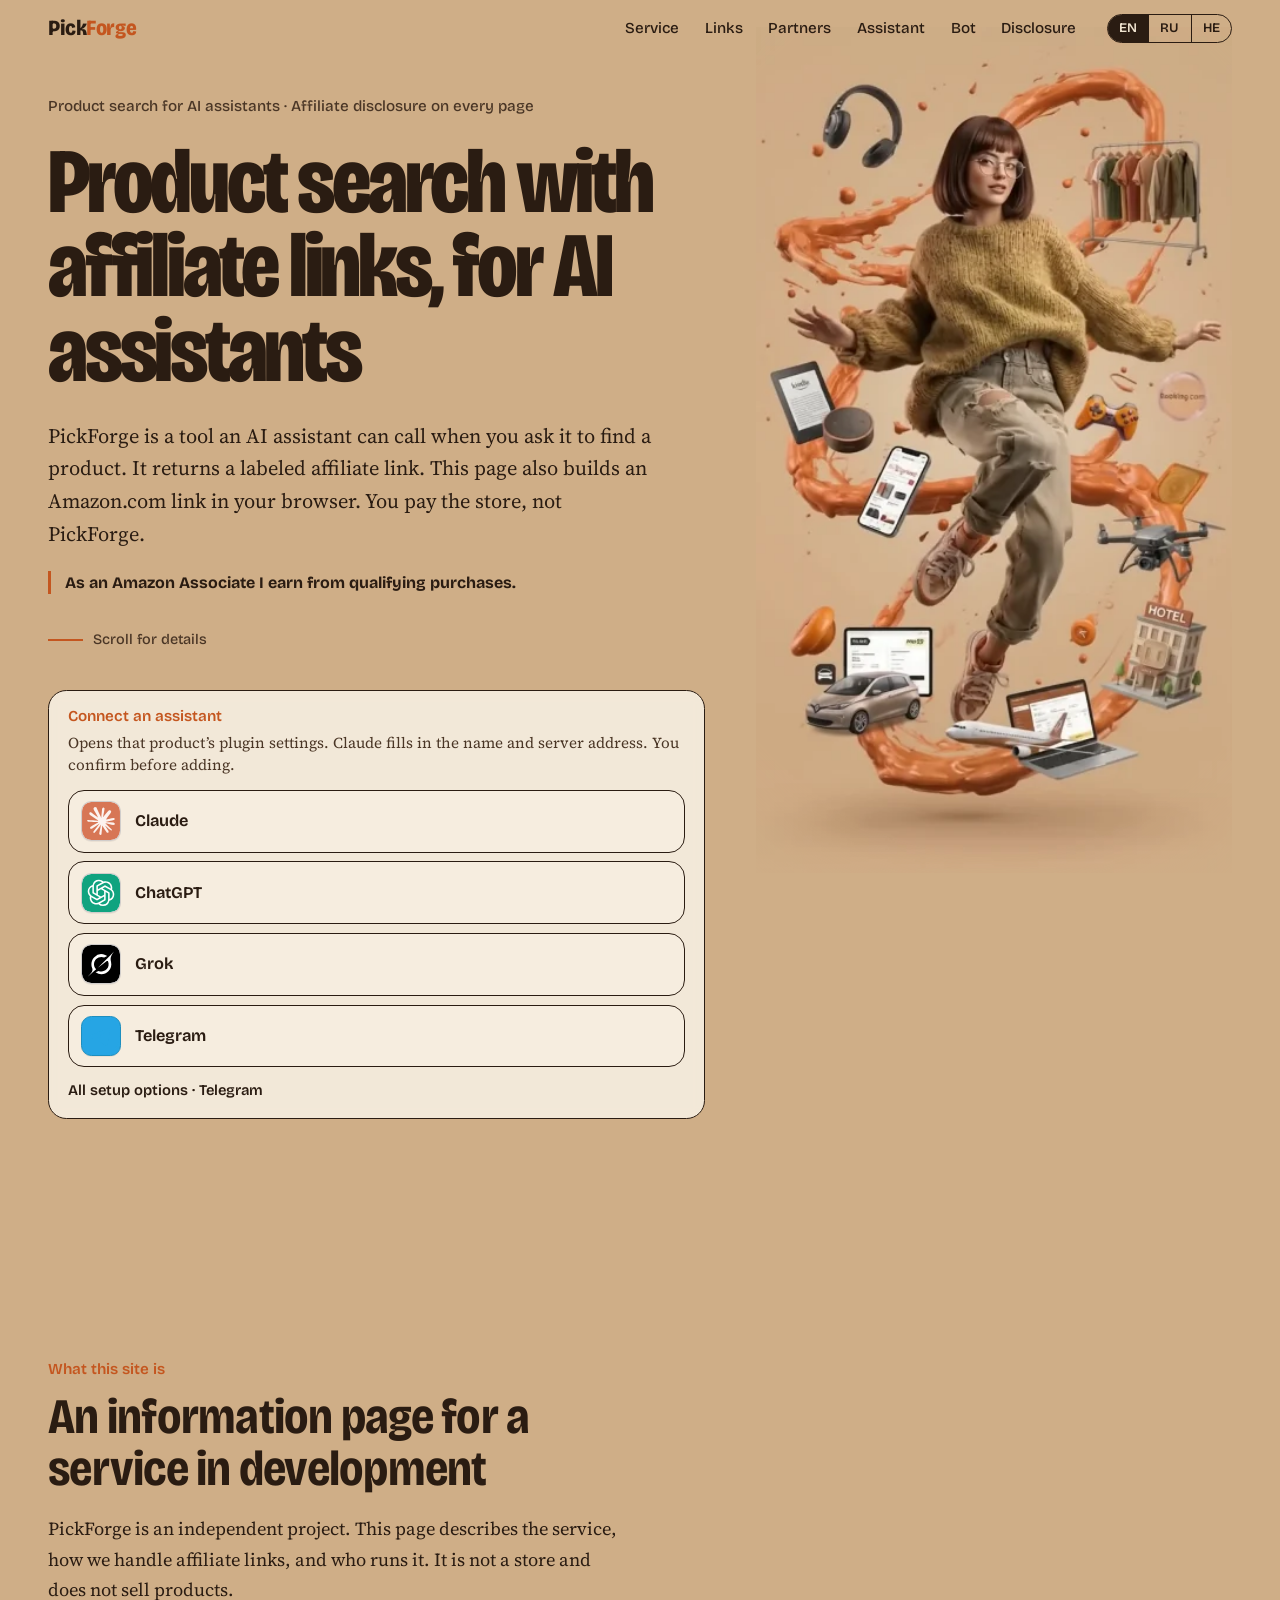
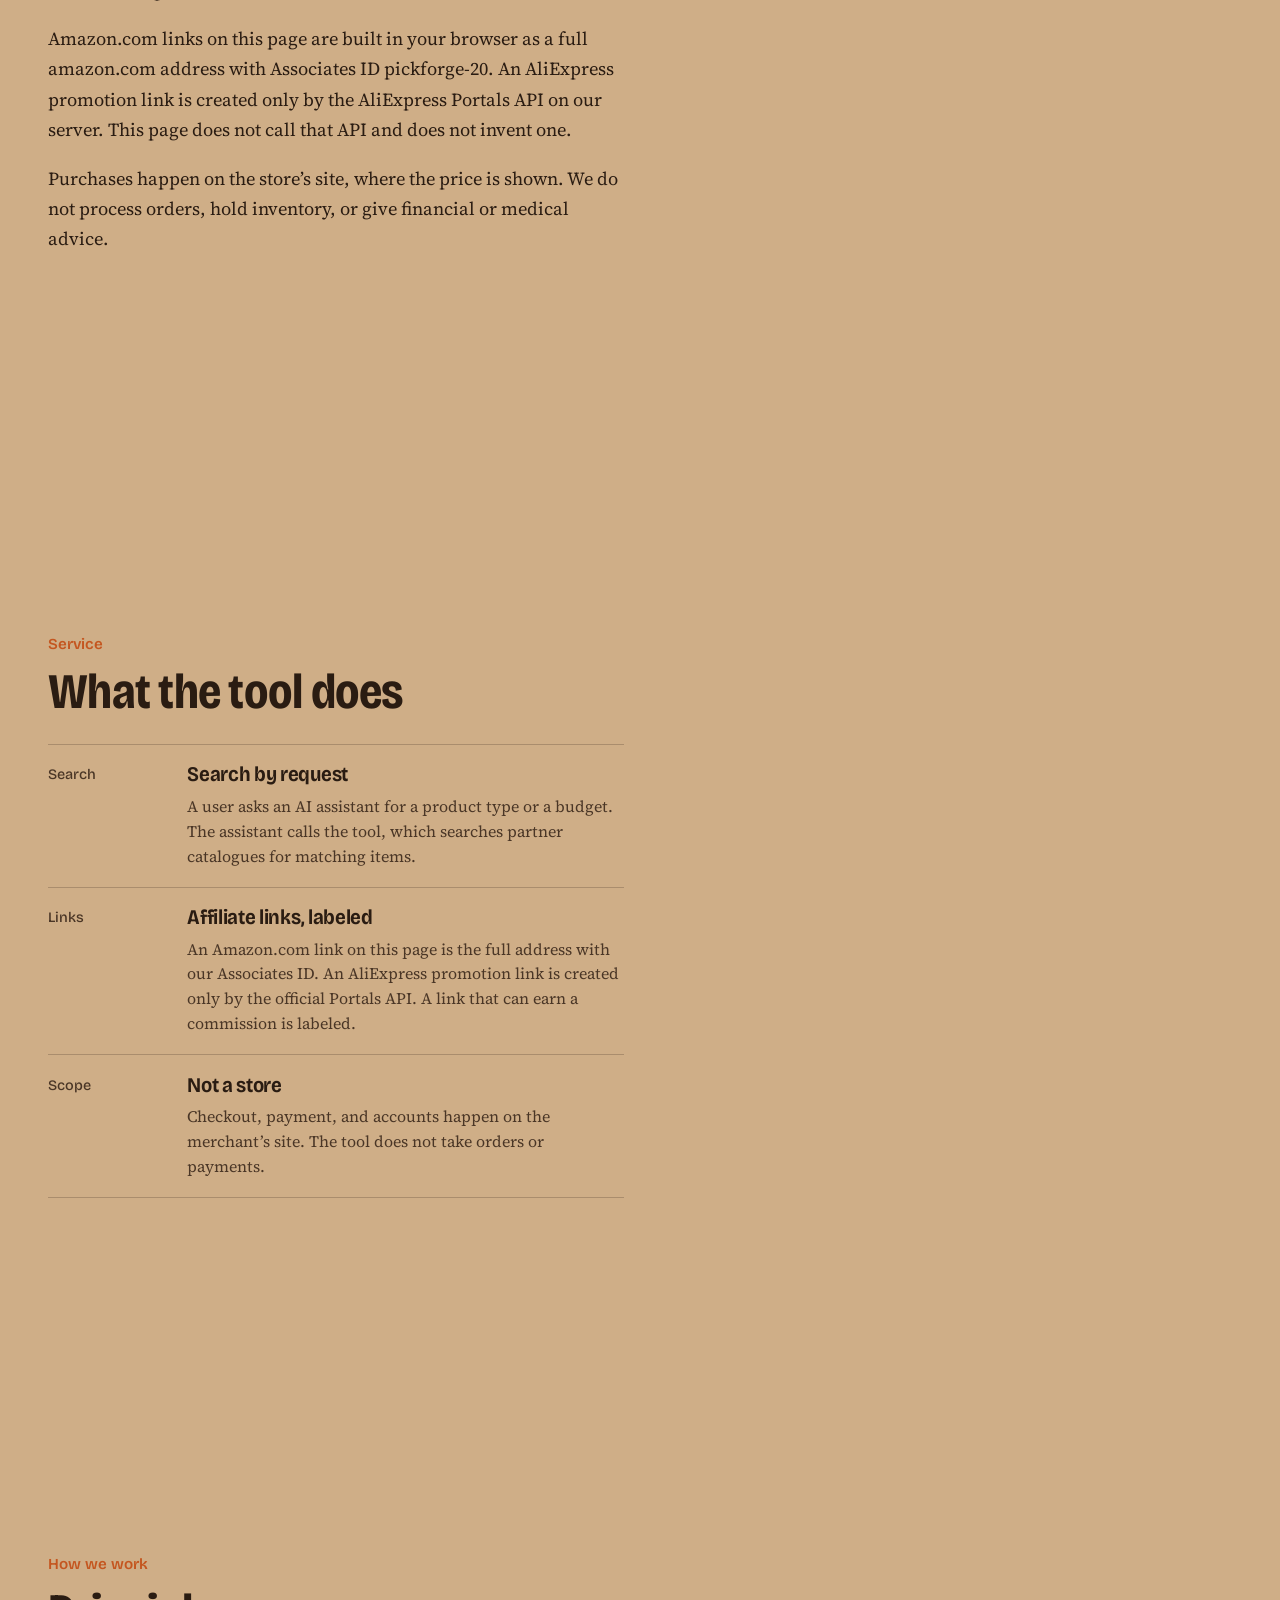
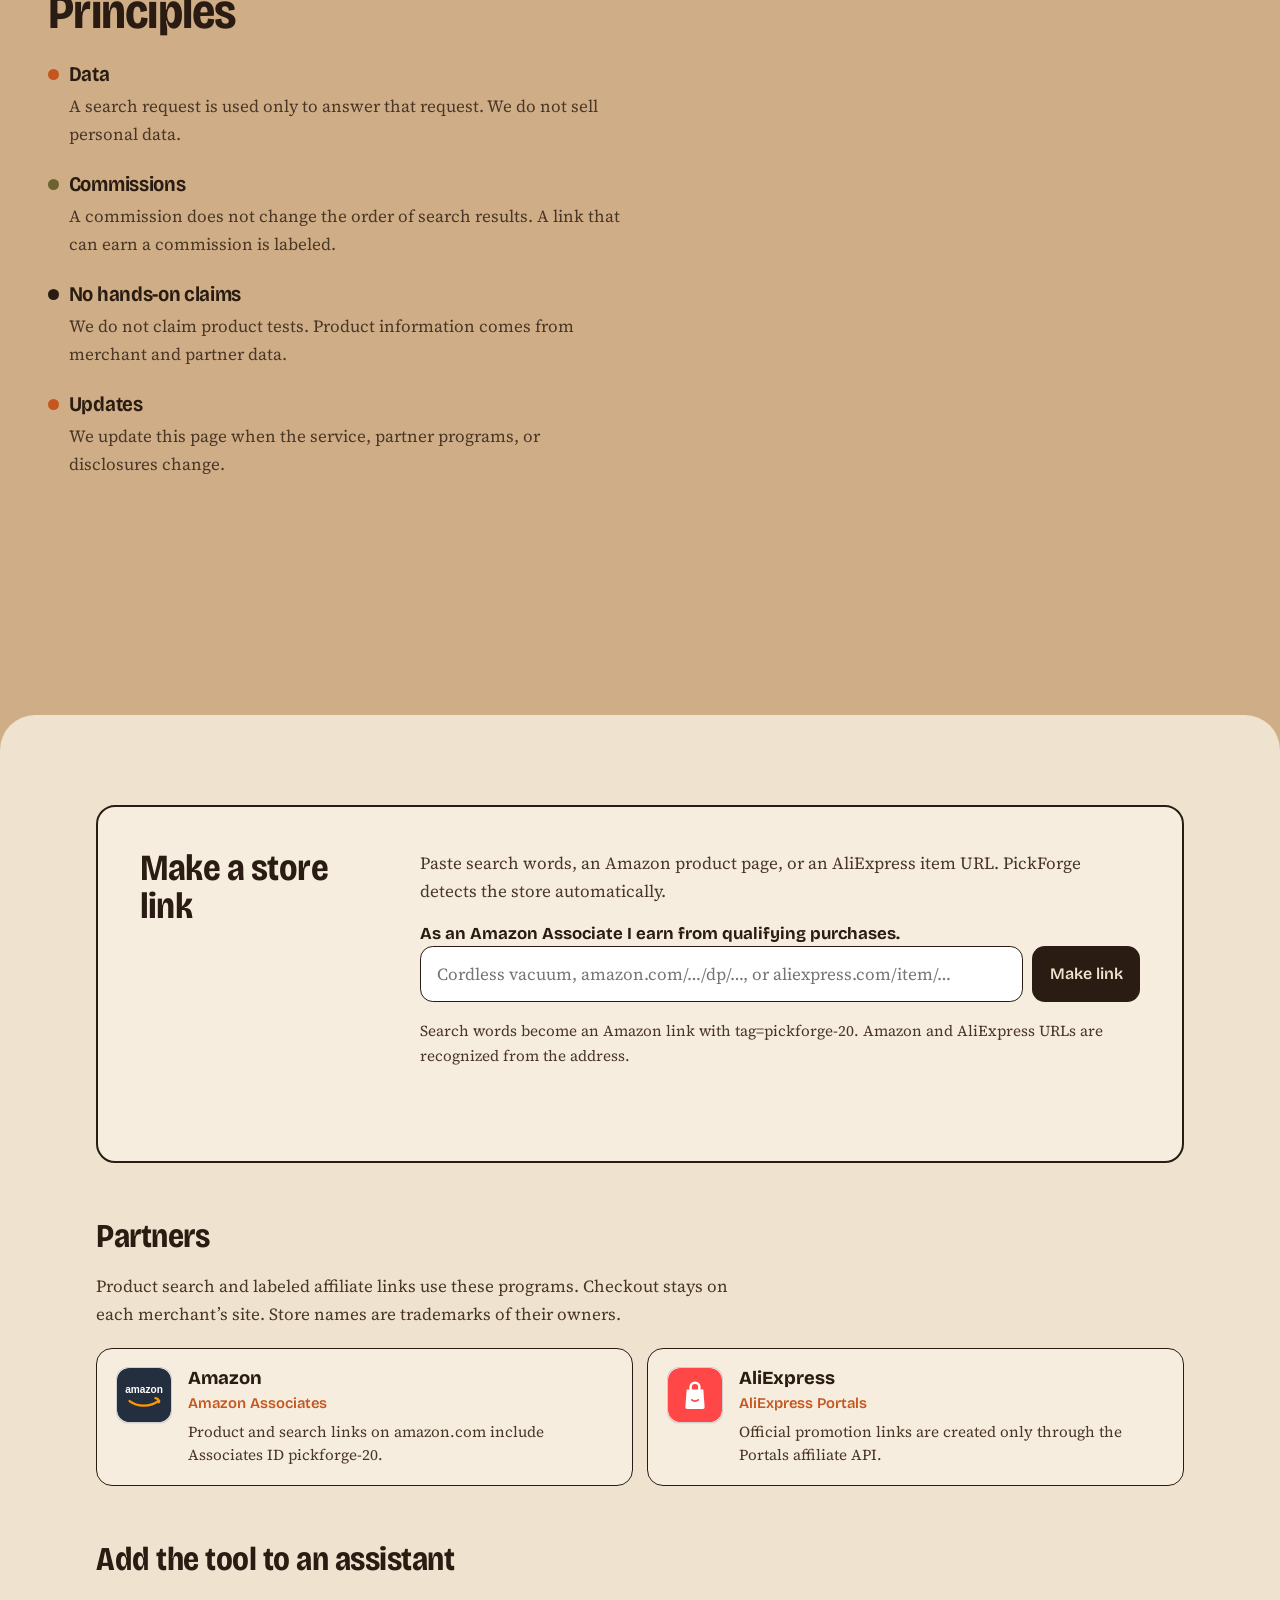
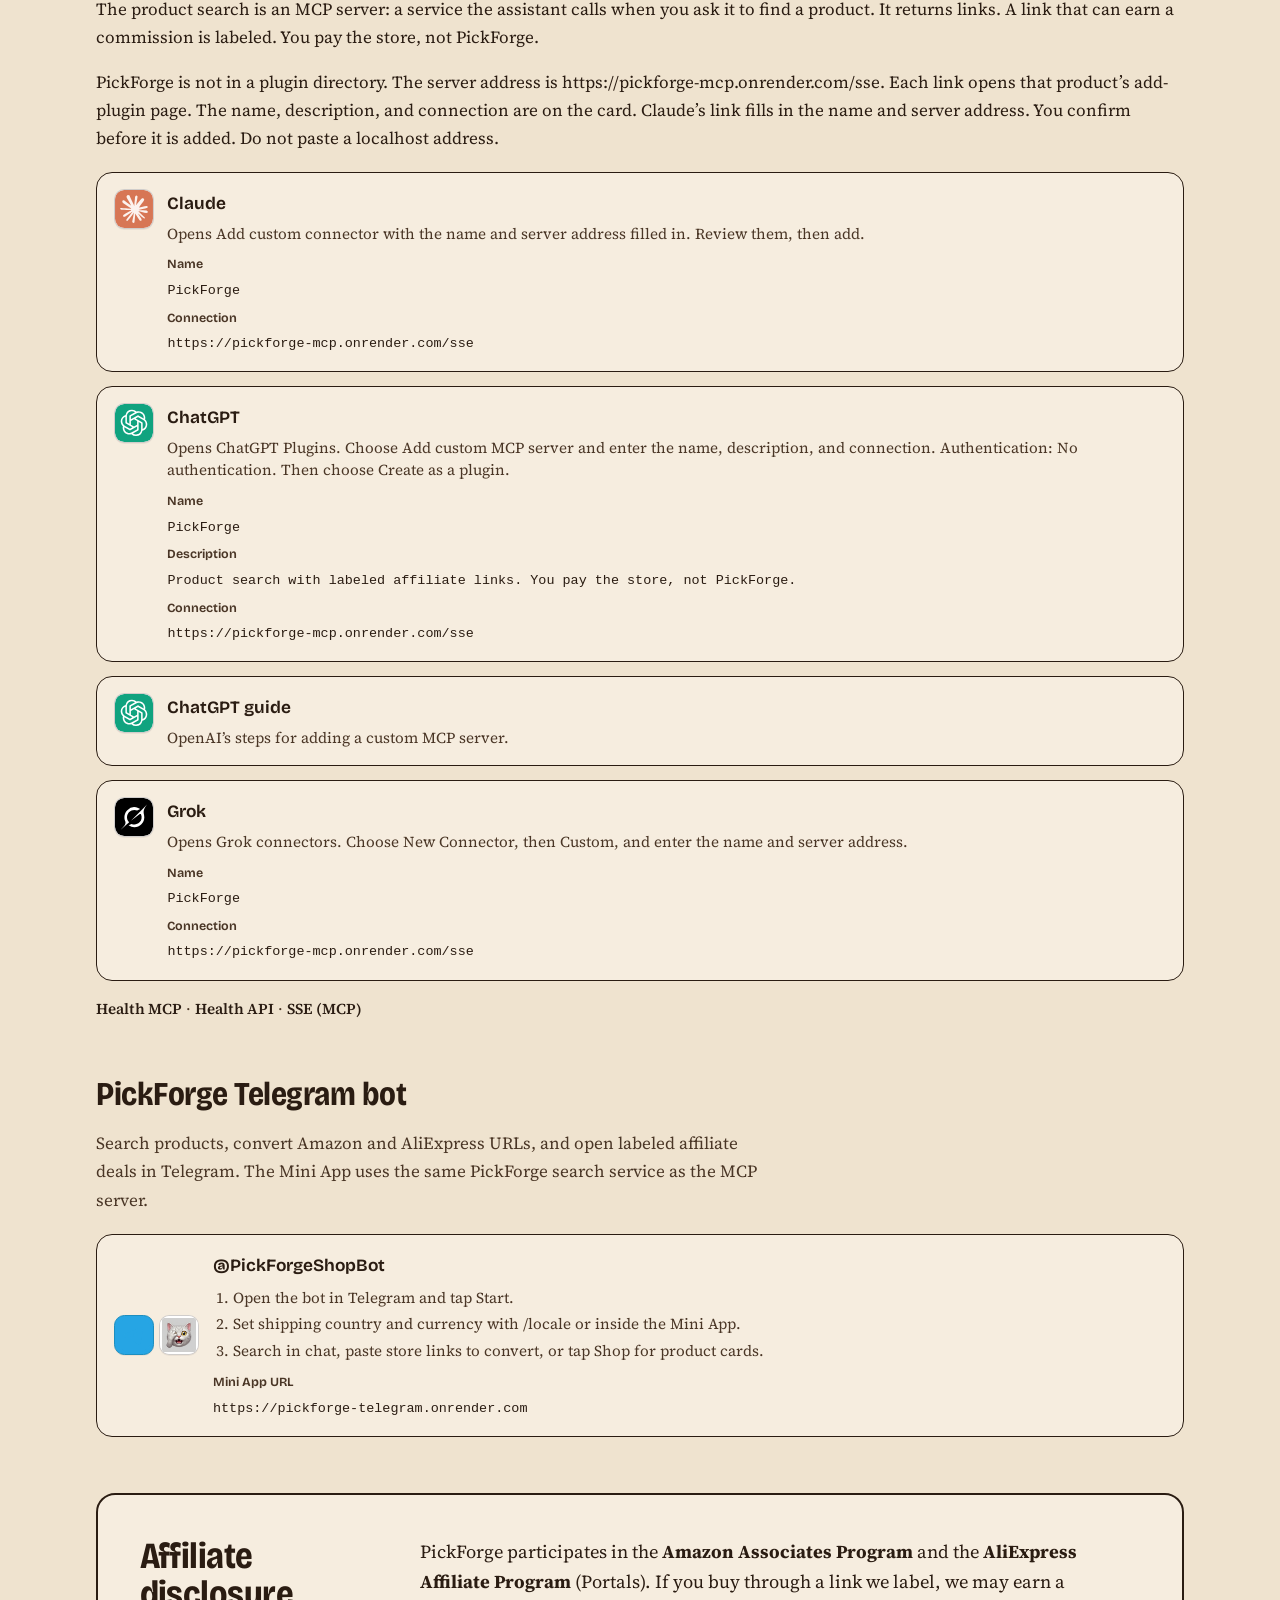
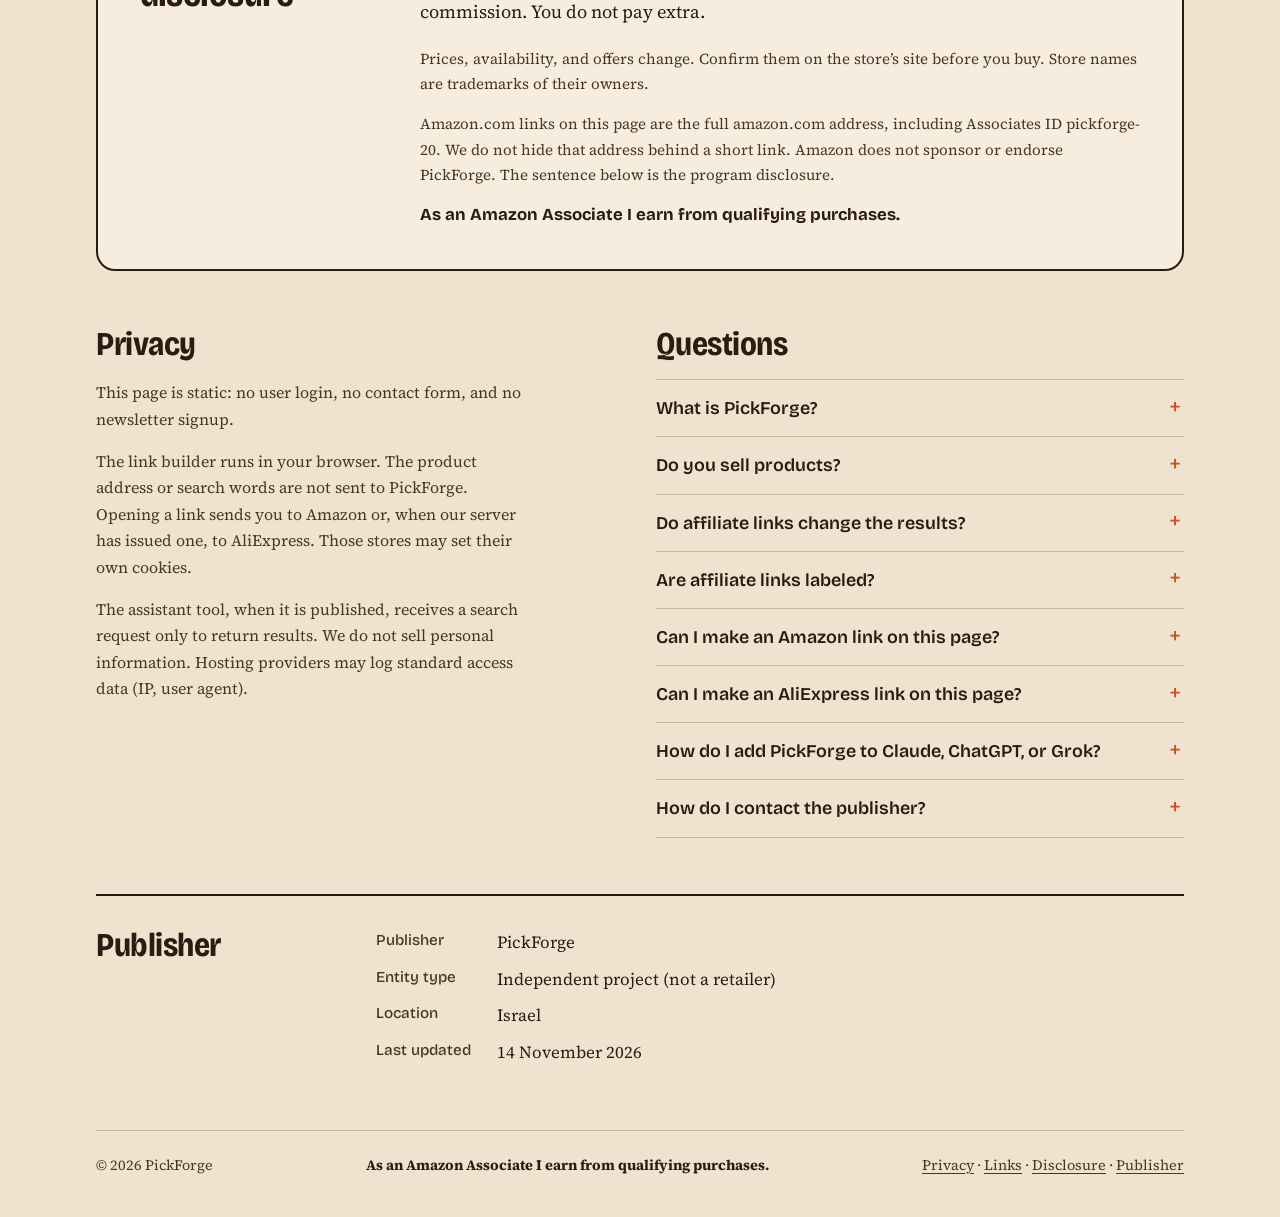
==== index.html @ 43371c12 "Add Telegram bot integration to PickForge. Update site content to include Telegram bot details, navi" ====
<!doctype html>
<html lang="en" dir="ltr">
<head>
<meta charset="utf-8">
<meta name="viewport" content="width=device-width, initial-scale=1, viewport-fit=cover">
<title>PickForge: product search and affiliate links for AI assistants</title>
<meta name="description" content="PickForge is a product-search tool for AI assistants, with labeled affiliate links. This page includes an Amazon.com link builder and the affiliate disclosure. PickForge does not sell products.">
<meta name="keywords" content="PickForge, affiliate disclosure, AI assistant tool, product search, partner programs">
<meta name="robots" content="index, follow, max-image-preview:large, max-snippet:-1">
<meta name="referrer" content="strict-origin-when-cross-origin">
<link rel="alternate" type="text/plain" href="llms.txt" title="LLM site summary">
<meta name="color-scheme" content="light">
<meta name="theme-color" content="#CFAE87">
<link rel="canonical" href="https://drsemfrankenstein.github.io/pickforge-site/">
<link rel="alternate" hreflang="en" href="https://drsemfrankenstein.github.io/pickforge-site/">
<link rel="alternate" hreflang="ru" href="https://drsemfrankenstein.github.io/pickforge-site/ru/">
<link rel="alternate" hreflang="he" href="https://drsemfrankenstein.github.io/pickforge-site/he/">
<link rel="alternate" hreflang="x-default" href="https://drsemfrankenstein.github.io/pickforge-site/">
<link rel="alternate" type="text/markdown" href="index.md" title="Markdown version">
<link rel="icon" href="assets/favicon.svg" type="image/svg+xml">
<link rel="icon" href="assets/favicon-32.png" sizes="32x32" type="image/png">
<link rel="apple-touch-icon" href="assets/apple-touch-icon.png">
<link rel="manifest" href="site.webmanifest">
<meta property="og:type" content="website">
<meta property="og:site_name" content="PickForge">
<meta property="og:title" content="PickForge: product search and affiliate links for AI assistants">
<meta property="og:description" content="PickForge is a product-search tool for AI assistants, with labeled affiliate links. This page includes an Amazon.com link builder and the affiliate disclosure. PickForge does not sell products.">
<meta property="og:url" content="https://drsemfrankenstein.github.io/pickforge-site/">
<meta property="og:image" content="https://drsemfrankenstein.github.io/pickforge-site/assets/og.jpg">
<meta property="og:image:width" content="1200">
<meta property="og:image:height" content="630">
<meta property="og:locale" content="en_US">
<meta property="og:locale:alternate" content="ru_RU">
<meta property="og:locale:alternate" content="he_IL">
<meta name="twitter:card" content="summary_large_image">
<meta name="twitter:title" content="PickForge: product search and affiliate links for AI assistants">
<meta name="twitter:description" content="PickForge is a product-search tool for AI assistants, with labeled affiliate links. This page includes an Amazon.com link builder and the affiliate disclosure. PickForge does not sell products.">
<meta name="twitter:image" content="https://drsemfrankenstein.github.io/pickforge-site/assets/og.jpg">
<link rel="preconnect" href="https://fonts.googleapis.com">
<link rel="preconnect" href="https://fonts.gstatic.com" crossorigin>
<link href="https://fonts.googleapis.com/css2?family=Bricolage+Grotesque:opsz,wdth,wght@12..96,75..100,400..800&family=Source+Serif+4:ital,opsz,wght@0,8..60,400;0,8..60,600;1,8..60,400&display=swap" rel="stylesheet">
<link rel="preload" href="assets/sprite.webp" as="image" type="image/webp">
<link rel="stylesheet" href="assets/site.css">
<script type="application/ld+json">
{
  "@context": "https://schema.org",
  "@graph": [
    {
      "@type": "Organization",
      "@id": "https://drsemfrankenstein.github.io/pickforge-site/#org",
      "name": "PickForge",
      "url": "https://drsemfrankenstein.github.io/pickforge-site/",
      "logo": "https://drsemfrankenstein.github.io/pickforge-site/assets/icon-512.png",
      "description": "PickForge is a product-search tool for AI assistants, with labeled affiliate links. This page includes an Amazon.com link builder and the affiliate disclosure. PickForge does not sell products.",
      "location": {
        "@type": "Place",
        "address": {
          "@type": "PostalAddress",
          "addressCountry": "IL"
        }
      },
      "knowsAbout": [
        "AI assistant tools",
        "Product search",
        "Affiliate disclosure",
        "Partner programs"
      ]
    },
    {
      "@type": "WebSite",
      "@id": "https://drsemfrankenstein.github.io/pickforge-site/#website",
      "name": "PickForge",
      "url": "https://drsemfrankenstein.github.io/pickforge-site/",
      "inLanguage": [
        "en",
        "ru",
        "he"
      ],
      "publisher": {
        "@id": "https://drsemfrankenstein.github.io/pickforge-site/#org"
      },
      "potentialAction": {
        "@type": "ReadAction",
        "target": "https://drsemfrankenstein.github.io/pickforge-site/"
      }
    },
    {
      "@type": "WebPage",
      "@id": "https://drsemfrankenstein.github.io/pickforge-site/#webpage",
      "url": "https://drsemfrankenstein.github.io/pickforge-site/",
      "name": "PickForge: product search and affiliate links for AI assistants",
      "description": "PickForge is a product-search tool for AI assistants, with labeled affiliate links. This page includes an Amazon.com link builder and the affiliate disclosure. PickForge does not sell products.",
      "inLanguage": "en",
      "isPartOf": {
        "@id": "https://drsemfrankenstein.github.io/pickforge-site/#website"
      },
      "publisher": {
        "@id": "https://drsemfrankenstein.github.io/pickforge-site/#org"
      },
      "dateModified": "2026-11-14",
      "primaryImageOfPage": "https://drsemfrankenstein.github.io/pickforge-site/assets/og.jpg",
      "speakable": {
        "@type": "SpeakableSpecification",
        "cssSelector": [
          ".lead",
          "#disc-h",
          ".eyebrow"
        ]
      },
      "about": [
        {
          "@type": "Thing",
          "name": "Search by request"
        },
        {
          "@type": "Thing",
          "name": "Affiliate links, labeled"
        },
        {
          "@type": "Thing",
          "name": "Not a store"
        }
      ]
    },
    {
      "@type": "ItemList",
      "@id": "https://drsemfrankenstein.github.io/pickforge-site/#guides",
      "name": "What the tool does",
      "itemListElement": [
        {
          "@type": "ListItem",
          "position": 1,
          "name": "Search by request",
          "description": "A user asks an AI assistant for a product type or a budget. The assistant calls the tool, which searches partner catalogues for matching items."
        },
        {
          "@type": "ListItem",
          "position": 2,
          "name": "Affiliate links, labeled",
          "description": "An Amazon.com link on this page is the full address with our Associates ID. An AliExpress promotion link is created only by the official Portals API. A link that can earn a commission is labeled."
        },
        {
          "@type": "ListItem",
          "position": 3,
          "name": "Not a store",
          "description": "Checkout, payment, and accounts happen on the merchant’s site. The tool does not take orders or payments."
        }
      ]
    },
    {
      "@type": "BreadcrumbList",
      "@id": "https://drsemfrankenstein.github.io/pickforge-site/#breadcrumb",
      "itemListElement": [
        {
          "@type": "ListItem",
          "position": 1,
          "name": "PickForge",
          "item": "https://drsemfrankenstein.github.io/pickforge-site/"
        },
        {
          "@type": "ListItem",
          "position": 2,
          "name": "What the tool does",
          "item": "https://drsemfrankenstein.github.io/pickforge-site/#guides"
        }
      ]
    },
    {
      "@type": "FAQPage",
      "@id": "https://drsemfrankenstein.github.io/pickforge-site/#faq",
      "inLanguage": "en",
      "mainEntity": [
        {
          "@type": "Question",
          "name": "What is PickForge?",
          "acceptedAnswer": {
            "@type": "Answer",
            "text": "An independent project building a tool that lets AI assistants search products and return affiliate links. The service is in development."
          }
        },
        {
          "@type": "Question",
          "name": "Do you sell products?",
          "acceptedAnswer": {
            "@type": "Answer",
            "text": "No. Purchases happen on merchant sites. We do not run checkout, hold inventory, or keep customer accounts."
          }
        },
        {
          "@type": "Question",
          "name": "Do affiliate links change the results?",
          "acceptedAnswer": {
            "@type": "Answer",
            "text": "No. A commission does not change the order of search results."
          }
        },
        {
          "@type": "Question",
          "name": "Are affiliate links labeled?",
          "acceptedAnswer": {
            "@type": "Answer",
            "text": "Yes. A link that can earn a commission is labeled as a partner link."
          }
        },
        {
          "@type": "Question",
          "name": "Can I make an Amazon link on this page?",
          "acceptedAnswer": {
            "@type": "Answer",
            "text": "Yes. The builder returns a full amazon.com address with tag pickforge-20. Open it from this page. The page does not show a price."
          }
        },
        {
          "@type": "Question",
          "name": "Can I make an AliExpress link on this page?",
          "acceptedAnswer": {
            "@type": "Answer",
            "text": "Paste an AliExpress product URL and the builder calls the Portals API when a public link endpoint is configured. On static GitHub Pages without that API, use search words or an Amazon URL instead."
          }
        },
        {
          "@type": "Question",
          "name": "How do I add PickForge to Claude, ChatGPT, or Grok?",
          "acceptedAnswer": {
            "@type": "Answer",
            "text": "Use the buttons under Connect an assistant. Claude opens Add custom connector with the name and server address filled in. ChatGPT opens Plugins: choose Add custom MCP server and enter the name, description, and connection on this page. Grok opens Connectors: choose New Connector, then Custom. You confirm before PickForge is added."
          }
        },
        {
          "@type": "Question",
          "name": "How do I contact the publisher?",
          "acceptedAnswer": {
            "@type": "Answer",
            "text": "This page has no contact form."
          }
        }
      ]
    }
  ]
}
</script>
</head>
<body>
<a class="skip" href="#main">Skip to content</a>

<header class="bar" id="bar">
  <a class="brand" href="#top" aria-label="PickForge home" dir="ltr">Pick<span>Forge</span></a>
  <div class="bar-right">
    <nav aria-label="Sections">
      <a href="#guides">Service</a>
      <a href="#links">Links</a>
      <a href="#partners">Partners</a>
      <a href="#assistant">Assistant</a>
      <a class="keep" href="#telegram">Bot</a>
      <a class="keep" href="#disclosure">Disclosure</a>
    </nav>
    <div class="langs" role="group" aria-label="Language"><a href="index.html" hreflang="en" lang="en" aria-current="page" title="English">EN</a><a href="ru/index.html" hreflang="ru" lang="ru" title="Русский">RU</a><a href="he/index.html" hreflang="he" lang="he" title="עברית">HE</a></div>
  </div>
</header>

<main id="main">
  <section class="story" id="story" aria-label="About PickForge">
    <div class="stage" aria-hidden="true"><div class="sprite" id="sprite"></div></div>
    <div class="chapters">
      <div class="chapter hero" id="top">
        <div class="panel hero-split">
          <div class="hero-copy">
            <p class="eyebrow">Product search for AI assistants · Affiliate disclosure on every page</p>
            <h1>Product search with affiliate links, for AI assistants</h1>
            <p class="lead">PickForge is a tool an AI assistant can call when you ask it to find a product. It returns a labeled affiliate link. This page also builds an Amazon.com link in your browser. You pay the store, not PickForge.</p>
            <p class="notice">As an Amazon Associate I earn from qualifying purchases.</p>
            <p class="cue">Scroll for details</p>
          </div>
          <aside class="hero-aside" aria-labelledby="hero-asst-h">
            <p class="kicker" id="hero-asst-h">Connect an assistant</p>
            <p class="fine hero-aside-note">Opens that product’s plugin settings. Claude fills in the name and server address. You confirm before adding.</p>
            <ul class="connectors connectors--hero">
<li class="connector-card connector-card--compact"><span class="connector-icon" aria-hidden="true"><img src="assets/connectors/claude.svg" alt="" width="40" height="40" loading="lazy" decoding="async"></span><a href="https://claude.ai/customize/connectors?modal=add-custom-connector&amp;connectorName=PickForge&amp;connectorUrl=https%3A%2F%2Fpickforge-mcp.onrender.com%2Fsse" rel="noopener noreferrer">Claude</a></li>
<li class="connector-card connector-card--compact"><span class="connector-icon" aria-hidden="true"><img src="assets/connectors/chatgpt.svg" alt="" width="40" height="40" loading="lazy" decoding="async"></span><a href="https://chatgpt.com/plugins" rel="noopener noreferrer">ChatGPT</a></li>
<li class="connector-card connector-card--compact"><span class="connector-icon" aria-hidden="true"><img src="assets/connectors/grok.svg" alt="" width="40" height="40" loading="lazy" decoding="async"></span><a href="https://grok.com/connectors" rel="noopener noreferrer">Grok</a></li>
<li class="connector-card connector-card--compact"><span class="connector-icon connector-icon--telegram" aria-hidden="true"><img src="assets/connectors/telegram.svg" alt="" width="40" height="40" loading="lazy" decoding="async"></span><a href="https://t.me/PickForgeShopBot" rel="noopener noreferrer">Telegram</a></li>
            </ul>
            <p class="hero-more"><a href="#assistant">All setup options</a> · <a href="#telegram">Telegram</a></p>
          </aside>
        </div>
      </div>
      <div class="chapter" id="about">
        <div class="panel">
          <p class="kicker">What this site is</p>
          <h2>An information page for a service in development</h2>
          <p class="plain">PickForge is an independent project. This page describes the service, how we handle affiliate links, and who runs it. It is not a store and does not sell products.</p><p class="plain">Amazon.com links on this page are built in your browser as a full amazon.com address with Associates ID pickforge-20. An AliExpress promotion link is created only by the AliExpress Portals API on our server. This page does not call that API and does not invent one.</p><p class="plain">Purchases happen on the store’s site, where the price is shown. We do not process orders, hold inventory, or give financial or medical advice.</p>
        </div>
      </div>
      <div class="chapter" id="guides">
        <div class="panel">
          <p class="kicker">Service</p>
          <h2>What the tool does</h2>
          <ul class="guides">
<li><span class="topic">Search</span><div><h3>Search by request</h3><p>A user asks an AI assistant for a product type or a budget. The assistant calls the tool, which searches partner catalogues for matching items.</p></div></li>
<li><span class="topic">Links</span><div><h3>Affiliate links, labeled</h3><p>An Amazon.com link on this page is the full address with our Associates ID. An AliExpress promotion link is created only by the official Portals API. A link that can earn a commission is labeled.</p></div></li>
<li><span class="topic">Scope</span><div><h3>Not a store</h3><p>Checkout, payment, and accounts happen on the merchant’s site. The tool does not take orders or payments.</p></div></li>
          </ul>
        </div>
      </div>
      <div class="chapter" id="standards">
        <div class="panel">
          <p class="kicker">How we work</p>
          <h2>Principles</h2>
          <div class="standards">
<div class="standard"><h3>Data</h3><p>A search request is used only to answer that request. We do not sell personal data.</p></div>
<div class="standard"><h3>Commissions</h3><p>A commission does not change the order of search results. A link that can earn a commission is labeled.</p></div>
<div class="standard"><h3>No hands-on claims</h3><p>We do not claim product tests. Product information comes from merchant and partner data.</p></div>
<div class="standard"><h3>Updates</h3><p>We update this page when the service, partner programs, or disclosures change.</p></div>
          </div>
        </div>
      </div>
    </div>
  </section>

  <div class="paper">
    <div class="paper-inner">
      <section class="tool" id="links" data-link-tool data-tag="pickforge-20" data-ali-endpoint="https://pickforge-mcp.onrender.com/api/links/aliexpress" data-icon-amazon="assets/stores/amazon.svg" data-icon-ali="assets/stores/aliexpress.svg" aria-labelledby="links-h">
        <div>
          <h2 id="links-h">Make a store link</h2>
        </div>
        <div class="tool-body">
          <p>Paste search words, an Amazon product page, or an AliExpress item URL. PickForge detects the store automatically.</p>
          <p class="amazon-exact">As an Amazon Associate I earn from qualifying purchases.</p>
          <form id="link-form" action="">
            <label class="sr" for="link-input">Search, Amazon page, or AliExpress URL</label>
            <input id="link-input" name="q" type="text" autocomplete="off" spellcheck="false" maxlength="4000" placeholder="Cordless vacuum, amazon.com/…/dp/…, or aliexpress.com/item/…" required>
            <button type="submit">Make link</button>
          </form>
          <p class="fine" id="link-note"></p>
          <p class="status" id="link-status" role="status"></p>
          <div id="link-result" hidden>
            <p class="kicker" id="link-kicker"></p>
            <p class="url" id="link-out"></p>
            <p class="fine" id="link-disclose"></p>
            <div class="actions">
              <a id="link-open" rel="noopener"><img id="link-open-icon" alt="" width="18" height="18" hidden decoding="async"><span id="link-open-label"></span></a>
              <button type="button" id="link-copy"></button>
            </div>
          </div>
          <noscript><p>This link builder needs JavaScript.</p></noscript>
        </div>
      </section>
      <script type="application/json" id="link-strings">{"placeholder": "Cordless vacuum, amazon.com/…/dp/…, or aliexpress.com/item/…", "autoNote": "Search words become an Amazon link with tag=pickforge-20. Amazon and AliExpress URLs are recognized from the address.", "kicker": "Affiliate link", "amazonDisclose": "Affiliate link. As an Amazon Associate I earn from qualifying purchases. Check the current price on Amazon.", "aliDisclose": "Affiliate link. AliExpress Portals issued this promotion link.", "openAmazon": "Open on Amazon", "openAli": "Open on AliExpress", "copy": "Copy", "copied": "Copied", "copyFail": "Copy failed", "working": "Building your link…", "readyAmazon": "Amazon link ready. Open it from this page.", "readyAli": "AliExpress promotion link ready.", "err_empty": "Enter a product page or search words.", "err_short": "Paste the full amazon.com page. Short links such as amzn.to are not used here.", "err_region": "This Associates ID is for Amazon.com only. Other Amazon sites need their own ID.", "err_page": "Paste an Amazon.com product page (/dp/…) or a search page.", "err_query": "Enter at least two characters.", "err_unknown": "Use search words, an amazon.com page, or an AliExpress product URL.", "err_ali_no_api": "AliExpress links need the PickForge link API, which is not wired on this static page. Use search words or an Amazon URL.", "err_ali_page": "Paste an AliExpress product page. The address must contain /item/ and the product number.", "err_ali_fetch": "Could not reach the PickForge link API. Run pickforge-mcp locally on port 3099, or rebuild this page with a public data-ali-endpoint URL."}</script>
      <section class="partners" id="partners" aria-labelledby="partners-h"><h2 class="sec" id="partners-h">Partners</h2><p class="partners-intro">Product search and labeled affiliate links use these programs. Checkout stays on each merchant’s site. Store names are trademarks of their owners.</p><ul class="partners-grid"><li class="partner-card"><span class="partner-icon" aria-hidden="true"><img src="assets/stores/amazon.svg" alt="" width="56" height="56" loading="lazy" decoding="async"></span><div class="partner-body"><p class="partner-name">Amazon</p><p class="partner-program">Amazon Associates</p><p>Product and search links on amazon.com include Associates ID pickforge-20.</p></div></li><li class="partner-card"><span class="partner-icon" aria-hidden="true"><img src="assets/stores/aliexpress.svg" alt="" width="56" height="56" loading="lazy" decoding="async"></span><div class="partner-body"><p class="partner-name">AliExpress</p><p class="partner-program">AliExpress Portals</p><p>Official promotion links are created only through the Portals affiliate API.</p></div></li></ul></section>
      <section class="assistant" id="assistant" aria-labelledby="asst-h">
        <h2 class="sec" id="asst-h">Add the tool to an assistant</h2>
        <div><p>The product search is an MCP server: a service the assistant calls when you ask it to find a product. It returns links. A link that can earn a commission is labeled. You pay the store, not PickForge.</p><p>PickForge is not in a plugin directory. The server address is https://pickforge-mcp.onrender.com/sse. Each link opens that product’s add-plugin page. The name, description, and connection are on the card. Claude’s link fills in the name and server address. You confirm before it is added. Do not paste a localhost address.</p><ul class="connectors connectors--setup"><li class="connector-card"><span class="connector-icon" aria-hidden="true"><img src="assets/connectors/claude.svg" alt="" width="40" height="40" loading="lazy" decoding="async"></span><div class="connector-body"><a href="https://claude.ai/customize/connectors?modal=add-custom-connector&amp;connectorName=PickForge&amp;connectorUrl=https%3A%2F%2Fpickforge-mcp.onrender.com%2Fsse" rel="noopener noreferrer">Claude</a><p>Opens Add custom connector with the name and server address filled in. Review them, then add.</p><dl class="connector-fields"><div><dt>Name</dt><dd><code>PickForge</code></dd></div><div><dt>Connection</dt><dd><code>https://pickforge-mcp.onrender.com/sse</code></dd></div></dl></div></li>
<li class="connector-card"><span class="connector-icon" aria-hidden="true"><img src="assets/connectors/chatgpt.svg" alt="" width="40" height="40" loading="lazy" decoding="async"></span><div class="connector-body"><a href="https://chatgpt.com/plugins" rel="noopener noreferrer">ChatGPT</a><p>Opens ChatGPT Plugins. Choose Add custom MCP server and enter the name, description, and connection. Authentication: No authentication. Then choose Create as a plugin.</p><dl class="connector-fields"><div><dt>Name</dt><dd><code>PickForge</code></dd></div><div><dt>Description</dt><dd><code>Product search with labeled affiliate links. You pay the store, not PickForge.</code></dd></div><div><dt>Connection</dt><dd><code>https://pickforge-mcp.onrender.com/sse</code></dd></div></dl></div></li>
<li class="connector-card"><span class="connector-icon" aria-hidden="true"><img src="assets/connectors/chatgpt.svg" alt="" width="40" height="40" loading="lazy" decoding="async"></span><div class="connector-body"><a href="https://developers.openai.com/api/docs/guides/custom-mcp-server" rel="noopener noreferrer">ChatGPT guide</a><p>OpenAI’s steps for adding a custom MCP server.</p></div></li>
<li class="connector-card"><span class="connector-icon" aria-hidden="true"><img src="assets/connectors/grok.svg" alt="" width="40" height="40" loading="lazy" decoding="async"></span><div class="connector-body"><a href="https://grok.com/connectors" rel="noopener noreferrer">Grok</a><p>Opens Grok connectors. Choose New Connector, then Custom, and enter the name and server address.</p><dl class="connector-fields"><div><dt>Name</dt><dd><code>PickForge</code></dd></div><div><dt>Connection</dt><dd><code>https://pickforge-mcp.onrender.com/sse</code></dd></div></dl></div></li></ul><p class="assistant-health" dir="ltr"><a href="https://pickforge-mcp.onrender.com/health" rel="noopener noreferrer" target="_blank">Health MCP</a> · <a href="https://pickforge-api.onrender.com/health" rel="noopener noreferrer" target="_blank">Health API</a> · <a href="https://pickforge-mcp.onrender.com/sse" rel="noopener noreferrer" target="_blank">SSE (MCP)</a></p></div>
      </section>
      <section class="telegram" id="telegram" aria-labelledby="telegram-h"><h2 class="sec" id="telegram-h">PickForge Telegram bot</h2><p class="telegram-intro">Search products, convert Amazon and AliExpress URLs, and open labeled affiliate deals in Telegram. The Mini App uses the same PickForge search service as the MCP server.</p><ul class="connectors connectors--setup"><li class="connector-card connector-card--telegram"><span class="connector-icons-duo" aria-hidden="true"><span class="connector-icon connector-icon--telegram" aria-hidden="true"><img src="assets/connectors/telegram.svg" alt="" width="40" height="40" loading="lazy" decoding="async"></span><span class="connector-icon connector-icon--mascot"><img src="assets/face_with_peeking_eye_upload-second_gemini.png" alt="" width="40" height="40" loading="lazy" decoding="async"></span></span><div class="connector-body"><a href="https://t.me/PickForgeShopBot" rel="noopener noreferrer">@PickForgeShopBot</a><ol class="telegram-steps"><li>Open the bot in Telegram and tap Start.</li><li>Set shipping country and currency with /locale or inside the Mini App.</li><li>Search in chat, paste store links to convert, or tap Shop for product cards.</li></ol><dl class="connector-fields"><div><dt>Mini App URL</dt><dd><code dir="ltr">https://pickforge-telegram.onrender.com</code></dd></div></dl></div></li></ul></section>
      <section class="disclosure" id="disclosure" aria-labelledby="disc-h">
        <h2 id="disc-h">Affiliate disclosure</h2>
        <div class="body"><p>PickForge participates in the <strong>Amazon Associates Program</strong> and the <strong>AliExpress Affiliate Program</strong> (Portals). If you buy through a link we label, we may earn a commission. You do not pay extra.</p><p class="fine">Prices, availability, and offers change. Confirm them on the store’s site before you buy. Store names are trademarks of their owners.</p><p class="fine">Amazon.com links on this page are the full amazon.com address, including Associates ID pickforge-20. We do not hide that address behind a short link. Amazon does not sponsor or endorse PickForge. The sentence below is the program disclosure.</p><p class="amazon-exact">As an Amazon Associate I earn from qualifying purchases.</p></div>
      </section>
      <section class="privacy" id="privacy" aria-labelledby="priv-h">
        <h2 class="sec" id="priv-h">Privacy</h2>
        <p>This page is static: no user login, no contact form, and no newsletter signup.</p><p>The link builder runs in your browser. The product address or search words are not sent to PickForge. Opening a link sends you to Amazon or, when our server has issued one, to AliExpress. Those stores may set their own cookies.</p><p>The assistant tool, when it is published, receives a search request only to return results. We do not sell personal information. Hosting providers may log standard access data (IP, user agent).</p>
      </section>
      <section class="faq" id="faq" aria-labelledby="faq-h">
        <h2 class="sec" id="faq-h">Questions</h2>
<details><summary>What is PickForge?</summary><p>An independent project building a tool that lets AI assistants search products and return affiliate links. The service is in development.</p></details>
<details><summary>Do you sell products?</summary><p>No. Purchases happen on merchant sites. We do not run checkout, hold inventory, or keep customer accounts.</p></details>
<details><summary>Do affiliate links change the results?</summary><p>No. A commission does not change the order of search results.</p></details>
<details><summary>Are affiliate links labeled?</summary><p>Yes. A link that can earn a commission is labeled as a partner link.</p></details>
<details><summary>Can I make an Amazon link on this page?</summary><p>Yes. The builder returns a full amazon.com address with tag pickforge-20. Open it from this page. The page does not show a price.</p></details>
<details><summary>Can I make an AliExpress link on this page?</summary><p>Paste an AliExpress product URL and the builder calls the Portals API when a public link endpoint is configured. On static GitHub Pages without that API, use search words or an Amazon URL instead.</p></details>
<details><summary>How do I add PickForge to Claude, ChatGPT, or Grok?</summary><p>Use the buttons under Connect an assistant. Claude opens Add custom connector with the name and server address filled in. ChatGPT opens Plugins: choose Add custom MCP server and enter the name, description, and connection on this page. Grok opens Connectors: choose New Connector, then Custom. You confirm before PickForge is added.</p></details>
<details><summary>How do I contact the publisher?</summary><p>This page has no contact form.</p></details>
      </section>
      <section class="publisher" id="publisher" aria-labelledby="pub-h">
        <h2 class="sec" id="pub-h">Publisher</h2>
        <dl><dt>Publisher</dt><dd>PickForge</dd><dt>Entity type</dt><dd>Independent project (not a retailer)</dd><dt>Location</dt><dd>Israel</dd><dt>Last updated</dt><dd>14 November 2026</dd></dl>
      </section>
    </div>
  </div>
</main>

<footer>
  <div class="inner">
    <span dir="ltr">© 2026 PickForge</span>
    <span class="assoc"><span>As an Amazon Associate I earn from qualifying purchases.</span></span>
    <span><a href="#privacy">Privacy</a> · <a href="#links">Links</a> · <a href="#disclosure">Disclosure</a> · <a href="#publisher">Publisher</a></span>
  </div>
</footer>
<script src="assets/site.js" defer></script>
<script type="module" src="assets/link-generator.js"></script>
</body>
</html>
---- assets/site.css ----
:root{
  --camel:#CFAE87; --paper:#EFE3CF; --ink:#2A1C12; --ink-2:#4A3626;
  --ribbon:#C4561F; --olive:#6E6230; --line:rgba(42,28,18,.22);
  --display:"Bricolage Grotesque","Helvetica Neue",Arial,sans-serif;
  --body:"Source Serif 4",Georgia,"Times New Roman",serif;
  --measure:36rem;
  box-sizing:border-box;
  padding-top:env(safe-area-inset-top,0px);
  padding-bottom:env(safe-area-inset-bottom,0px);
}
:root:lang(ru){--display:"Rubik","Helvetica Neue",Arial,sans-serif}
:root:lang(he){--display:"Rubik","Arial Hebrew",Arial,sans-serif;--body:"Frank Ruhl Libre","Times New Roman",serif}
*,*::before,*::after{box-sizing:inherit}
html{scroll-behavior:smooth;scroll-padding-top:calc(4rem + env(safe-area-inset-top,0px))}
.chapter,.paper>.paper-inner>section,#main{scroll-margin-top:calc(4.25rem + env(safe-area-inset-top,0px))}
@media (prefers-reduced-motion:no-preference){
  html{scroll-snap-type:y proximity}
  .chapter{scroll-snap-align:start}
  .paper{scroll-snap-align:start;scroll-snap-stop:normal}
}
@media (prefers-reduced-motion:reduce){html{scroll-behavior:auto;scroll-snap-type:none}}
body{margin:0;background:var(--camel);color:var(--ink);font:400 1.0625rem/1.65 var(--body);-webkit-font-smoothing:antialiased}
:lang(he) body{font-size:1.125rem}
h1,h2,h3{font-family:var(--display);font-weight:700;line-height:1.05;margin:0;letter-spacing:-.015em}
:lang(he) h1,:lang(he) h2,:lang(he) h3{letter-spacing:0;line-height:1.12}
p{margin:0 0 1em}
a{color:inherit;text-decoration-thickness:1px;text-underline-offset:.2em}
a:hover{text-decoration-color:var(--ribbon)}
:focus-visible{outline:3px solid var(--ribbon);outline-offset:3px;border-radius:2px}
.skip{position:absolute;inset-inline-start:1rem;top:-4rem;background:var(--ink);color:var(--paper);padding:.5rem .9rem;z-index:50}
.skip:focus{top:calc(1rem + env(safe-area-inset-top,0px))}

/* top bar */
.bar{position:fixed;top:0;left:0;right:0;z-index:20;padding:calc(.9rem + env(safe-area-inset-top,0px)) clamp(1rem,4vw,3rem) .9rem;display:flex;align-items:center;justify-content:space-between;gap:1rem;transition:background .25s}
.bar.solid{background:rgba(207,174,135,.9);backdrop-filter:blur(8px);-webkit-backdrop-filter:blur(8px);box-shadow:0 1px 0 var(--line)}
.brand{font:800 1.35rem/1 "Bricolage Grotesque","Helvetica Neue",Arial,sans-serif;font-stretch:85%;text-decoration:none;letter-spacing:-.02em}
.brand span{color:var(--ribbon)}
.bar-right{display:flex;align-items:center;gap:clamp(.8rem,2.4vw,2rem)}
.bar nav{display:flex;flex-wrap:wrap;gap:clamp(.8rem,2vw,1.6rem);font:500 .95rem/1 var(--display)}
.bar nav a{text-decoration:none}
.bar nav a:hover{text-decoration:underline}
.langs{display:flex;border:1.5px solid var(--ink);border-radius:999px;overflow:hidden;font:600 .82rem/1 var(--display)}
.langs a{text-decoration:none;padding:.42rem .7rem}
.langs a+a{border-inline-start:1.5px solid var(--ink)}
.langs a[aria-current="page"]{background:var(--ink);color:var(--paper)}
.langs a:not([aria-current]):hover{background:rgba(42,28,18,.1)}
@media (max-width:720px){.bar nav a:not(.keep){display:none}}
@media (max-width:420px){.bar nav{display:none}}

/* scroll story */
.story{overflow-x:clip;display:grid;grid-template-columns:minmax(0,1fr) auto;column-gap:clamp(1rem,4vw,4rem);padding:0 clamp(1rem,4vw,3rem)}
.stage{grid-column:2;grid-row:1;position:sticky;top:0;height:100vh;height:100svh;align-self:start;display:grid;place-items:center}
.sprite{height:min(94svh,calc(100vw * .42 * 16 / 9));aspect-ratio:405/720;background-image:url("sprite.webp");background-size:700% 700%;background-position:0 0;background-repeat:no-repeat;
  -webkit-mask-image:radial-gradient(120% 85% at 50% 45%,#000 62%,transparent 82%);mask-image:radial-gradient(120% 85% at 50% 45%,#000 62%,transparent 82%)}
.chapters{grid-column:1;grid-row:1;position:relative;z-index:1}
.chapter{min-height:100vh;min-height:100svh;display:flex;flex-direction:column;justify-content:center;padding:6rem 0 4rem;max-width:var(--measure)}
.chapter.hero{max-width:min(70rem,calc(100vw - clamp(14rem,36vw,26rem) - clamp(2rem,5vw,5rem)))}
.chapter + .chapter{padding-top:2rem}
.eyebrow{font:500 .95rem/1.4 var(--display);color:var(--ink-2);margin-bottom:1.4rem;max-width:28rem}
.hero h1{font-size:clamp(2.9rem,7.2vw,6.2rem);font-weight:800;font-stretch:80%;line-height:.92;letter-spacing:-.035em;margin-bottom:1.6rem}
:lang(ru) .hero h1{font-size:clamp(2.6rem,5.6vw,4.9rem);font-weight:700;line-height:.98;letter-spacing:-.025em}
:lang(he) .hero h1{font-size:clamp(2.9rem,6.6vw,5.6rem);font-weight:700;line-height:1;letter-spacing:0}
.lead{font-size:clamp(1.12rem,1.6vw,1.3rem);line-height:1.6;max-width:33rem}
.notice{font:700 1rem/1.45 var(--display);border-inline-start:3px solid var(--ribbon);padding-inline-start:.85rem;margin:1.2rem 0 0;max-width:34rem}
.cue{margin-top:2.4rem;font:500 .9rem/1 var(--display);color:var(--ink-2);display:flex;align-items:center;gap:.6rem}
.cue::before{content:"";width:2.2rem;height:2px;background:var(--ribbon)}
.chapter h2{font-size:clamp(2rem,4vw,3.1rem);font-stretch:85%;margin-bottom:1.2rem}
.kicker{font:600 .95rem/1 var(--display);color:var(--ribbon);margin-bottom:.9rem}
.plain{font-size:1.15rem}
.plain strong{font-weight:600}
.guides{list-style:none;margin:.4rem 0 0;padding:0;border-top:1px solid var(--line)}
.guides li{padding:1.15rem 0;border-bottom:1px solid var(--line);display:grid;grid-template-columns:7.5rem 1fr;gap:.2rem 1.2rem}
.guides .topic{font:500 .9rem/1.6 var(--display);color:var(--ink-2)}
.guides h3{font-size:1.3rem;font-weight:650;line-height:1.2;margin-bottom:.35rem;font-stretch:90%}
.guides p{margin:0;color:var(--ink-2);font-size:1rem;line-height:1.55}
@media (max-width:520px){.guides li{grid-template-columns:1fr}}
.standards{display:grid;gap:1.6rem;margin-top:.4rem}
.standard h3{font-size:1.3rem;font-weight:650;margin-bottom:.4rem;font-stretch:90%;display:flex;align-items:center;gap:.6rem}
.standard h3::before{content:"";width:.7rem;height:.7rem;border-radius:50%;background:var(--ribbon);flex:none}
.standard:nth-child(2) h3::before{background:var(--olive)}
.standard:nth-child(3) h3::before{background:var(--ink)}
.standard p{margin:0;padding-inline-start:1.3rem;color:var(--ink-2)}

/* reading sections */
.paper{background:var(--paper);position:relative;z-index:2;border-radius:2.2rem 2.2rem 0 0;margin-top:2rem;padding:clamp(3rem,7vw,6rem) clamp(1rem,4vw,3rem) 2rem}
.paper-inner{max-width:68rem;margin:0 auto;display:grid;grid-template-columns:repeat(12,minmax(0,1fr));gap:3.5rem 2rem}
.articles{grid-column:1/-1}
.article{max-width:42rem;padding-bottom:1.5rem;margin-bottom:1.5rem;border-bottom:1px solid var(--line)}
.article h2{font-size:clamp(1.45rem,2.4vw,1.9rem);margin:.15rem 0 .7rem}
.amazon-exact{font:700 1.05rem/1.45 var(--display);margin:1rem 0 0;color:var(--ink)}
.disclosure{grid-column:1/-1;border:2px solid var(--ink);border-radius:1.2rem;padding:clamp(1.5rem,4vw,2.6rem);display:grid;grid-template-columns:minmax(0,15rem) minmax(0,1fr);gap:1rem 2.5rem;background:#F6EDDF}
.disclosure h2{font-size:clamp(1.7rem,3vw,2.3rem);font-stretch:85%}
.disclosure .body p:first-child{font-size:1.15rem}
.fine{font-size:.95rem;color:var(--ink-2)}
.disclosure .fine:last-child{margin:0}
.privacy{grid-column:1/6}
.faq{grid-column:7/-1}
.sec{font-size:clamp(1.6rem,2.6vw,2.1rem);font-stretch:85%;margin-bottom:1.1rem}
.privacy p{color:var(--ink-2);font-size:1rem}
.faq details{border-top:1px solid var(--line)}
.faq details:last-child{border-bottom:1px solid var(--line)}
.faq summary{list-style:none;cursor:pointer;padding-block:1rem;padding-inline-end:2rem;font:600 1.12rem/1.35 var(--display);position:relative}
.faq summary::-webkit-details-marker{display:none}
.faq summary::after{content:"+";position:absolute;inset-inline-end:.2rem;top:.85rem;font:400 1.5rem/1 var(--display);color:var(--ribbon);transition:transform .2s}
.faq details[open] summary::after{transform:rotate(45deg)}
.faq details p{color:var(--ink-2);margin:0 0 1rem}
.publisher{grid-column:1/-1;display:grid;grid-template-columns:minmax(0,15rem) minmax(0,1fr);gap:1rem 2.5rem;border-top:2px solid var(--ink);padding-top:2rem}
.publisher dl{margin:0;display:grid;grid-template-columns:max-content 1fr;gap:.55rem 1.6rem;align-content:start}
.publisher dt{font:500 .95rem/1.65 var(--display);color:var(--ink-2)}
.publisher dd{margin:0}
.tool{grid-column:1/-1;border:2px solid var(--ink);border-radius:1.2rem;padding:clamp(1.5rem,4vw,2.6rem);background:#F6EDDF;display:grid;grid-template-columns:minmax(0,15rem) minmax(0,1fr);gap:1rem 2.5rem}
.tool h2{font-size:clamp(1.7rem,3vw,2.3rem);font-stretch:85%}
.tool-body p{color:var(--ink-2)}
.tool-body .amazon-exact{color:var(--ink)}
.partners{grid-column:1/-1}
.partners-intro{color:var(--ink-2);max-width:42rem;margin:0 0 1.25rem}
.partners-grid{list-style:none;margin:0;padding:0;display:grid;grid-template-columns:repeat(auto-fit,minmax(16rem,1fr));gap:.85rem}
.partner-card{display:flex;gap:1rem;align-items:flex-start;padding:1.15rem 1.2rem;border:1.5px solid var(--ink);border-radius:1rem;background:#F6EDDF}
.partner-icon{flex:0 0 auto;width:3.5rem;height:3.5rem;border-radius:.75rem;overflow:hidden;display:block;background:#fff;border:1px solid var(--line);box-shadow:0 1px 0 rgba(42,28,18,.06)}
.partner-icon img{display:block;width:100%;height:100%;object-fit:cover}
.partner-body{min-width:0;flex:1}
.partner-name{margin:0;font:750 1.15rem/1.25 var(--display);color:var(--ink)}
.partner-program{margin:.25rem 0 .45rem;font:600 .92rem/1.35 var(--display);color:var(--ribbon)}
.partner-body p:last-child{margin:0;color:var(--ink-2);font-size:.95rem;line-height:1.5}
.stores{display:flex;flex-wrap:wrap;gap:.5rem;margin:0 0 1rem}
.stores button,.tool-body form button,.actions a,.actions button{font:600 1rem/1 var(--display);border-radius:.8rem;padding:.85rem 1.1rem;cursor:pointer}
.stores button{background:transparent;color:var(--ink);border:1.5px solid var(--ink)}
.stores button[aria-pressed="true"]{background:var(--ink);color:var(--paper)}
.tool-body form{display:flex;gap:.6rem;flex-wrap:wrap;margin:0 0 1rem}
.tool-body input{flex:1;min-width:12rem;font:inherit;padding:.8rem 1rem;border:1.5px solid var(--ink);border-radius:.8rem;background:#fff;color:var(--ink)}
.tool-body form button,.actions a{background:var(--ink);color:var(--paper);border:0;text-decoration:none}
.actions{display:flex;flex-wrap:wrap;gap:.6rem;margin-top:1rem}
.actions a{display:inline-flex;align-items:center;gap:.5rem}
.actions a img{width:1.15rem;height:1.15rem;border-radius:.28rem;display:block}
.actions button{background:transparent;color:var(--ink);border:1.5px solid var(--ink)}
.url{font:500 .95rem/1.45 Consolas,ui-monospace,monospace;overflow-wrap:anywhere;color:var(--ink);margin:0}
.status{min-height:1.4em;color:var(--ribbon);font:600 .95rem/1.4 var(--display)}
.status.ok{color:var(--olive)}
.status.busy{display:flex;align-items:center;gap:.55rem;color:var(--ink-2)}
.status.busy::before{content:"";width:.95em;height:.95em;flex:0 0 auto;border:2px solid var(--line);border-top-color:var(--ribbon);border-radius:50%;animation:link-spin .7s linear infinite}
@keyframes link-spin{to{transform:rotate(360deg)}}
.tool-body form button.is-busy{cursor:wait;opacity:.88}
.sr{position:absolute;width:1px;height:1px;padding:0;margin:-1px;overflow:hidden;clip:rect(0,0,0,0);white-space:nowrap;border:0}
.assistant{grid-column:1/-1}
.connectors{list-style:none;margin:1.25rem 0 0;padding:0;display:grid;grid-template-columns:repeat(auto-fit,minmax(15.5rem,1fr));gap:.85rem}
.connector-card{display:flex;gap:.85rem;align-items:flex-start;padding:1rem 1.05rem;border:1.5px solid var(--ink);border-radius:1rem;background:#F6EDDF}
.connector-icon{flex:0 0 auto;width:2.5rem;height:2.5rem;border-radius:.65rem;overflow:hidden;display:grid;place-items:center;background:#fff;border:1px solid var(--line);box-shadow:0 1px 0 rgba(42,28,18,.06)}
.connector-icon img{display:block;width:100%;height:100%;object-fit:cover}
.connector-icon--telegram{background:#26A5E4;border-color:#1d8ebf}
.connector-icon--telegram img{object-fit:contain;object-position:center;padding:0}
.connector-icons-duo{display:flex;gap:.35rem;flex:0 0 auto;align-items:center}
.connector-icon--mascot{display:grid;place-items:center}
.connector-icon--mascot img{object-fit:contain;object-position:center;padding:.12rem;background:#fff;width:100%;height:100%}
.connector-card--telegram{align-items:center}
.telegram{grid-column:1/-1}
.telegram-intro{color:var(--ink-2);max-width:42rem;margin:0 0 1rem}
.telegram-steps{margin:.5rem 0 0;padding-inline-start:1.25rem;color:var(--ink-2);font-size:.95rem;line-height:1.5}
.telegram-steps li{margin:.25rem 0}
.connector-body{min-width:0;flex:1}
.connectors a{font:650 1.08rem/1.3 var(--display);text-decoration:none}
.connectors a:hover{text-decoration:underline;text-decoration-color:var(--ribbon)}
.connectors p{margin:.35rem 0 0;color:var(--ink-2);font-size:.95rem;line-height:1.5}
.connectors--setup{grid-template-columns:1fr}
.assistant-health{margin:1.1rem 0 0;font-size:.95rem;color:var(--ink-2);line-height:1.5}
.assistant-health a{font-weight:600;color:var(--ink);text-decoration:none}
.assistant-health a:hover{text-decoration:underline;text-decoration-color:var(--ribbon)}
.connector-fields{display:grid;gap:.45rem;margin:.7rem 0 0}
.connector-fields div{display:grid;gap:.1rem}
.connector-fields dt{font:650 .78rem/1.3 var(--display);color:var(--ink-2)}
.connector-fields dd{margin:0}
.connector-fields code{font:500 .84rem/1.4 Consolas,ui-monospace,monospace;overflow-wrap:anywhere}
.hero-split{display:flex;flex-direction:column;gap:1.75rem}
.hero-copy{min-width:0}
.hero-aside{padding:1.15rem 1.2rem;border:1.5px solid var(--ink);border-radius:1.15rem;background:rgba(246,237,223,.92);backdrop-filter:blur(6px);-webkit-backdrop-filter:blur(6px);max-width:22rem}
.hero-aside .kicker{margin-bottom:.5rem}
.hero-aside-note{margin:0 0 .85rem;line-height:1.45}
.connectors--hero{grid-template-columns:1fr;margin:.25rem 0 0;gap:.55rem}
.connector-card--compact{align-items:center;padding:.65rem .75rem}
.connector-card--compact a{font:650 1.02rem/1.25 var(--display);flex:1;min-width:0}
.hero-more{margin:.85rem 0 0;font:600 .92rem/1.3 var(--display)}
.hero-more a{text-decoration:none}
.hero-more a:hover{text-decoration:underline;text-decoration-color:var(--ribbon)}
@media (min-width:900px){
  .hero .panel.hero-split{display:grid;grid-template-columns:minmax(0,1.15fr) minmax(14.5rem,18.5rem);gap:clamp(1.5rem,4vw,3.25rem);align-items:center}
  .hero-aside{justify-self:end;width:100%;max-width:none}
  .hero-copy .lead,.hero-copy .notice{max-width:38rem}
  .hero-copy .eyebrow{max-width:36rem}
}
footer{background:var(--paper);padding:2rem clamp(1rem,4vw,3rem) calc(2.5rem + env(safe-area-inset-bottom,0px))}
footer .inner{max-width:68rem;margin:0 auto;border-top:1px solid var(--line);padding-top:1.4rem;display:flex;flex-wrap:wrap;justify-content:space-between;gap:.6rem 2rem;font-size:.9rem;color:var(--ink-2)}
footer .assoc{display:flex;flex-direction:column;gap:.15rem;color:var(--ink);font-weight:700}
@media (max-width:860px){
  .privacy,.faq{grid-column:1/-1}
  .disclosure,.publisher,.tool{grid-template-columns:1fr}
}

/* mobile: the figure becomes the backdrop */
@media (max-width:760px){
  .story{grid-template-columns:minmax(0,1fr)}
  .stage{grid-column:1}
  .sprite{height:100vh;height:100svh;opacity:.95}
  .chapter{max-width:none;justify-content:flex-end;padding:5rem 0 2rem}
  .panel{background:rgba(239,227,207,.9);backdrop-filter:blur(6px);-webkit-backdrop-filter:blur(6px);border-radius:1.4rem;padding:1.4rem 1.25rem}
  .hero .panel.hero-split{background:transparent}
  .hero-copy,.hero-aside{background:rgba(239,227,207,.9);backdrop-filter:blur(6px);-webkit-backdrop-filter:blur(6px);border-radius:1.4rem;padding:1.4rem 1.25rem}
  .hero-aside{border:1.5px solid rgba(42,28,18,.25);max-width:none}
  .hero h1{font-size:clamp(2.4rem,11vw,3.4rem)}
  :lang(ru) .hero h1{font-size:clamp(2.1rem,9.5vw,2.9rem)}
}
@media (min-width:761px){
  .panel{display:contents}
  .hero .panel.hero-split{display:flex;flex-direction:column;gap:1.75rem}
}
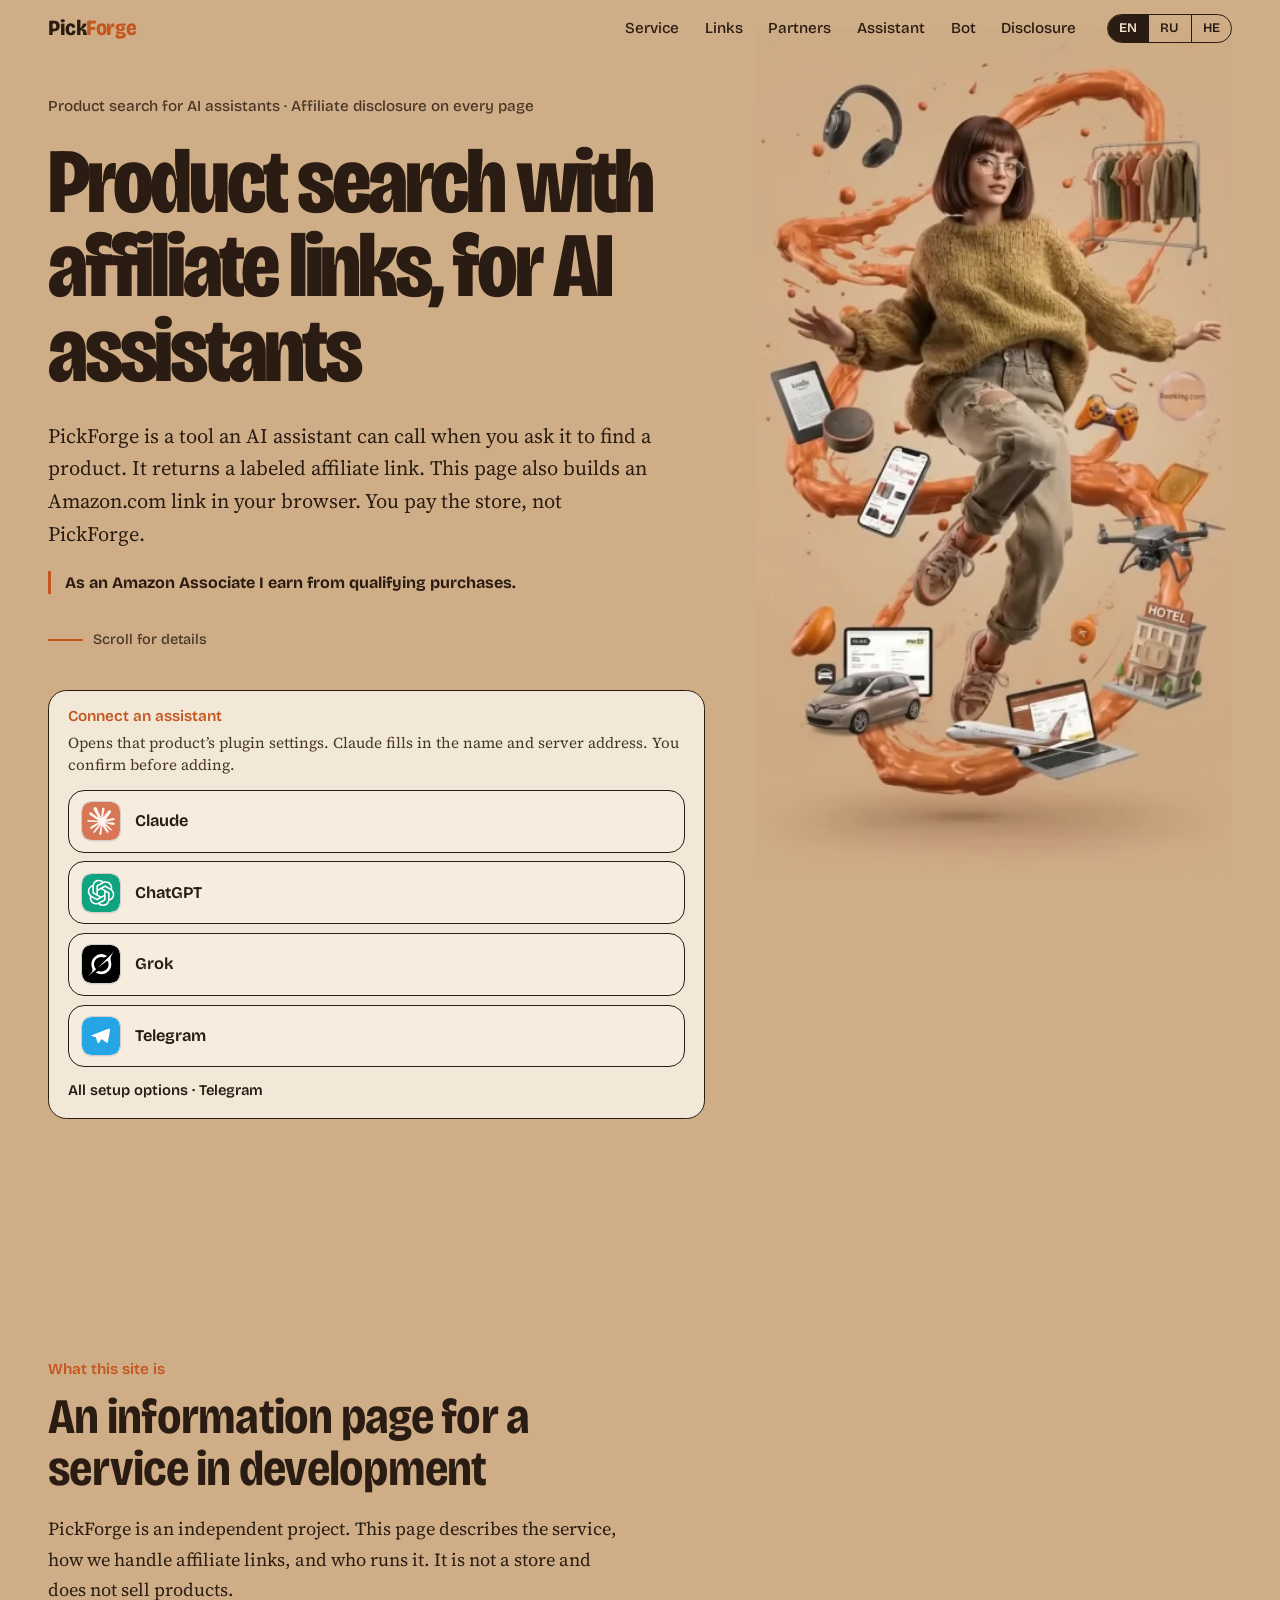
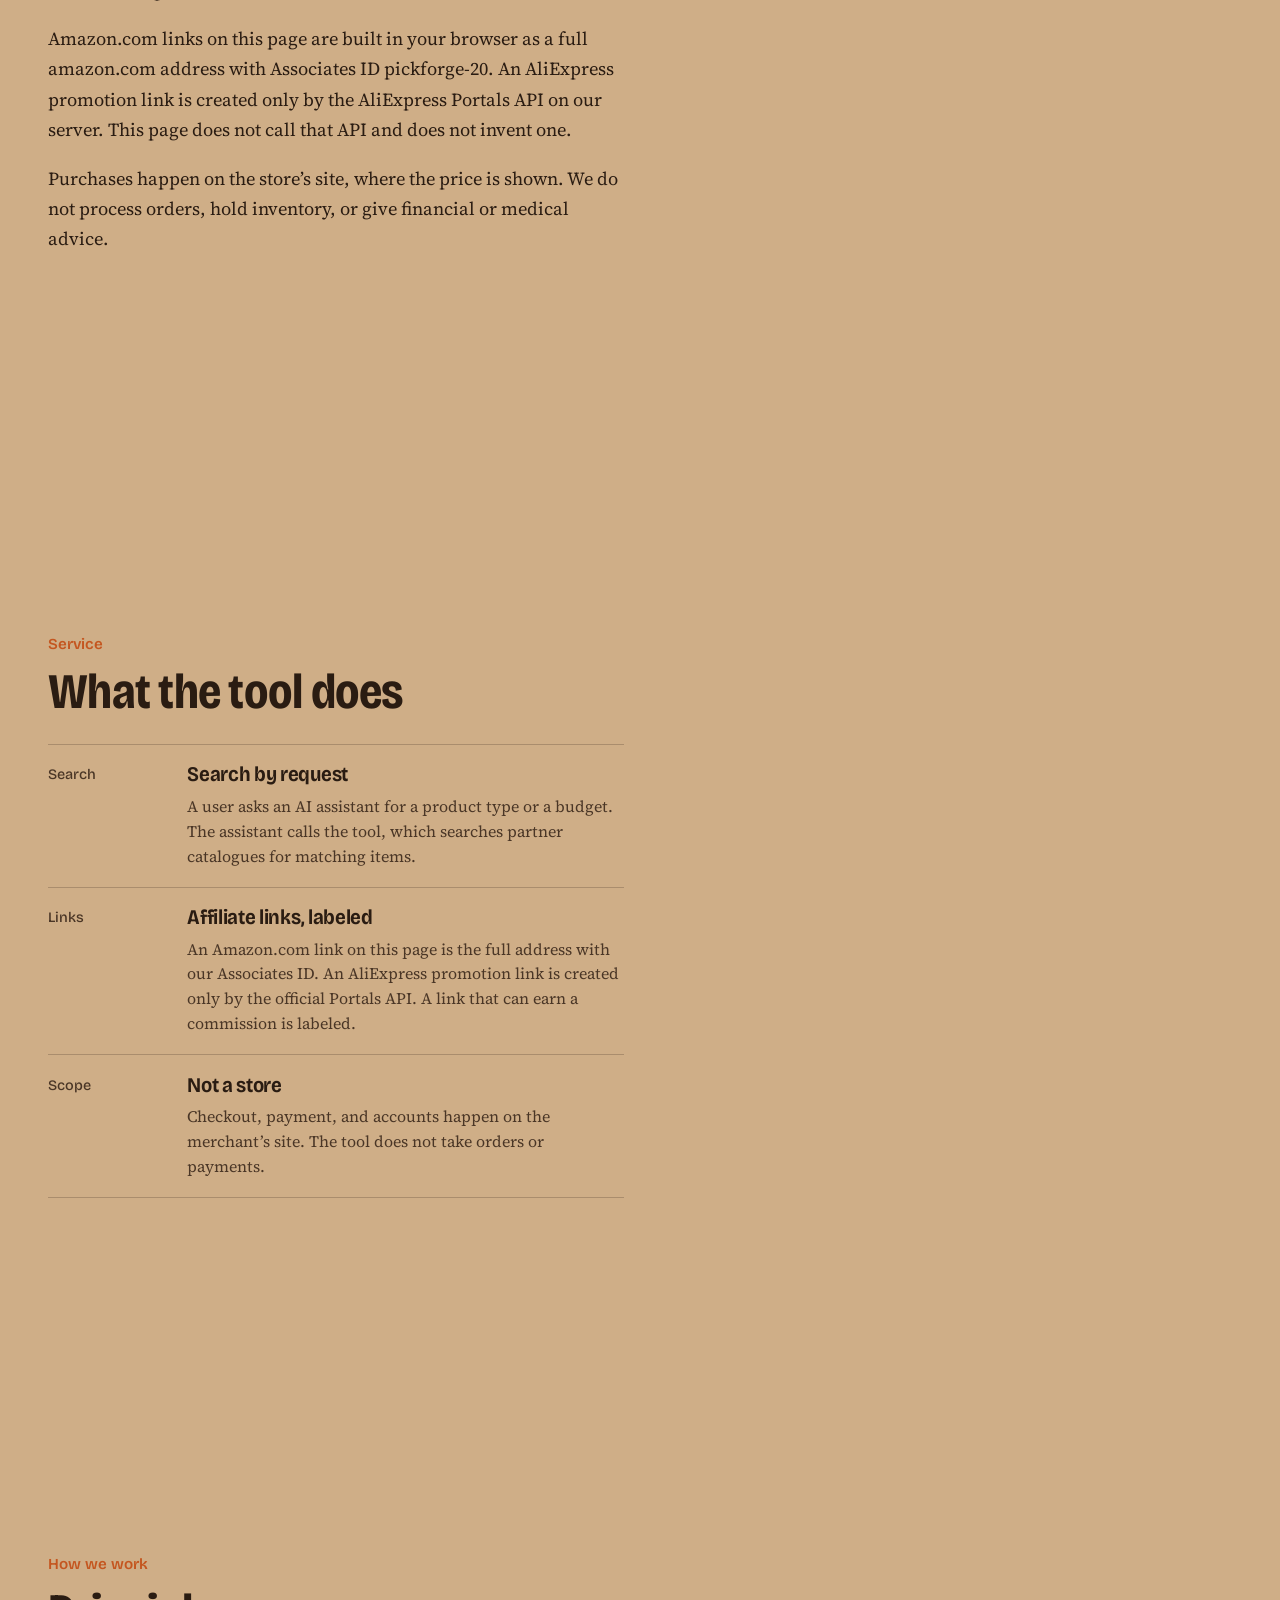
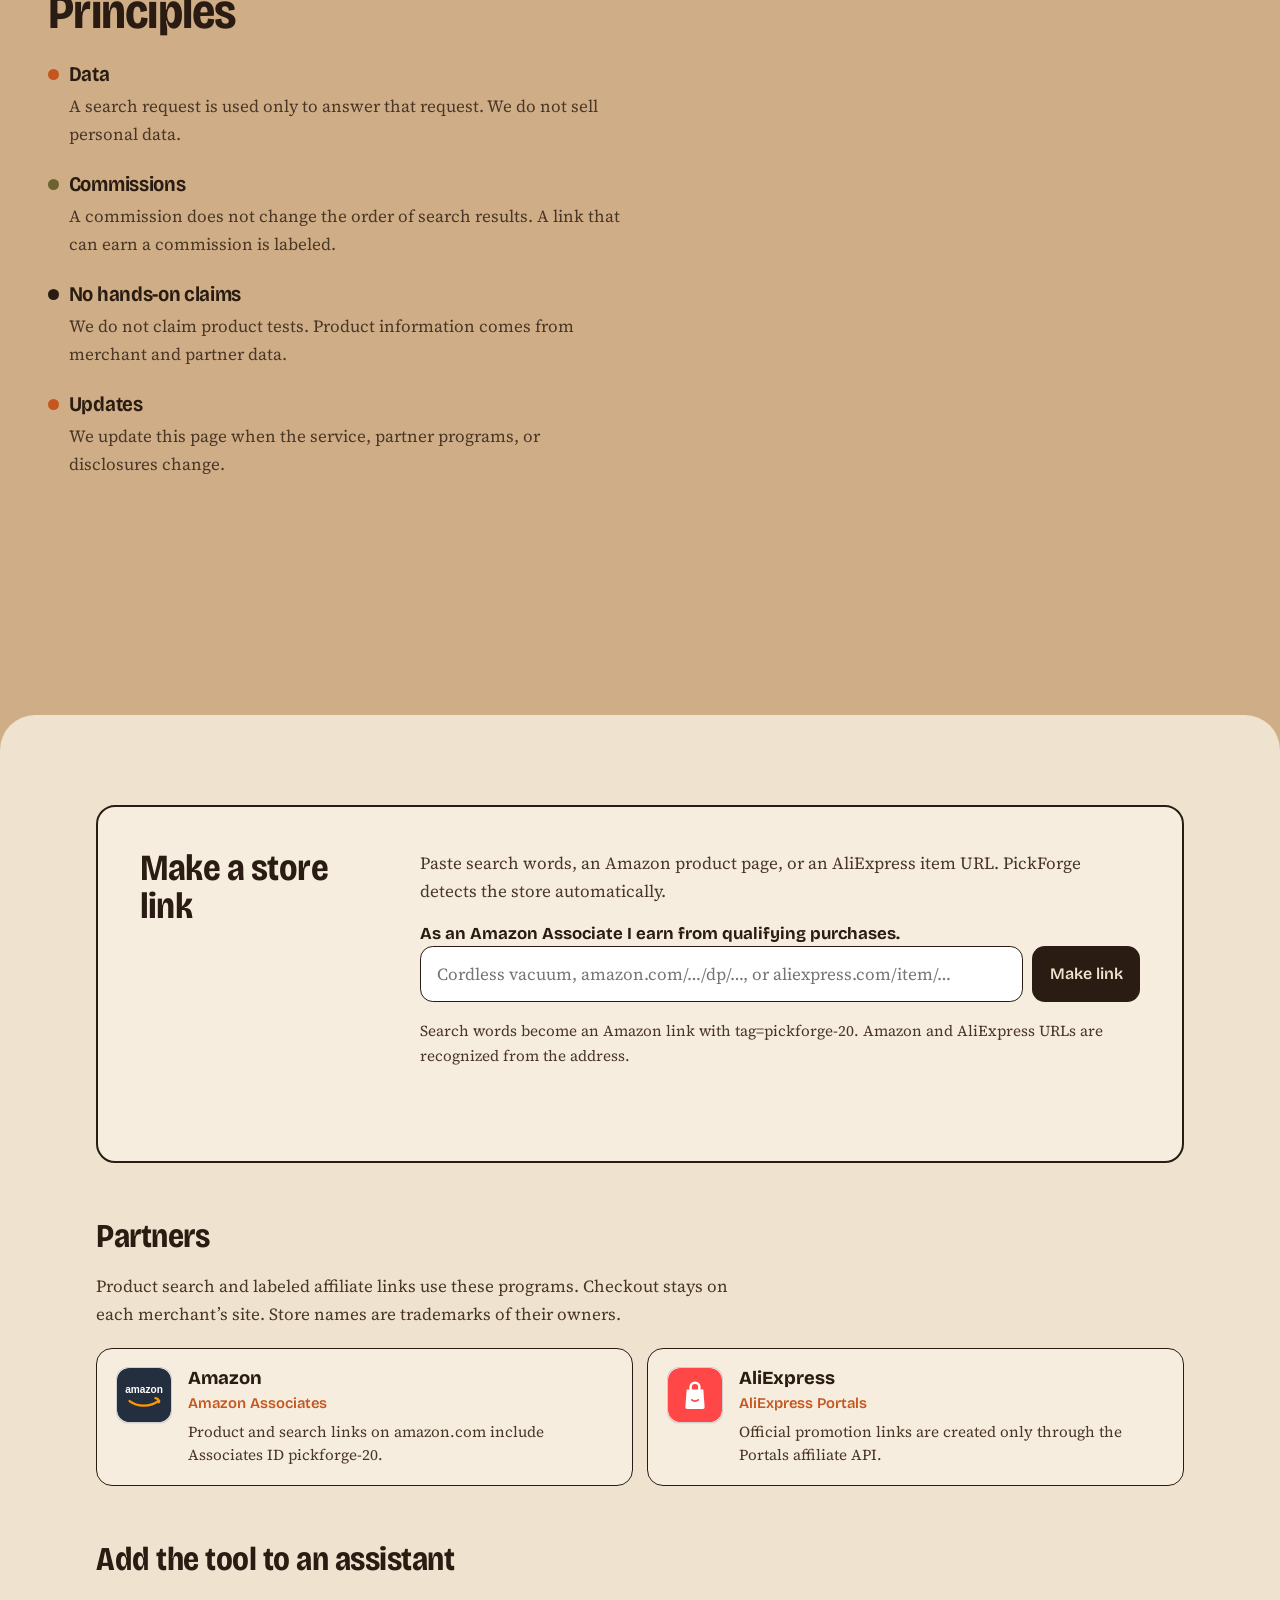
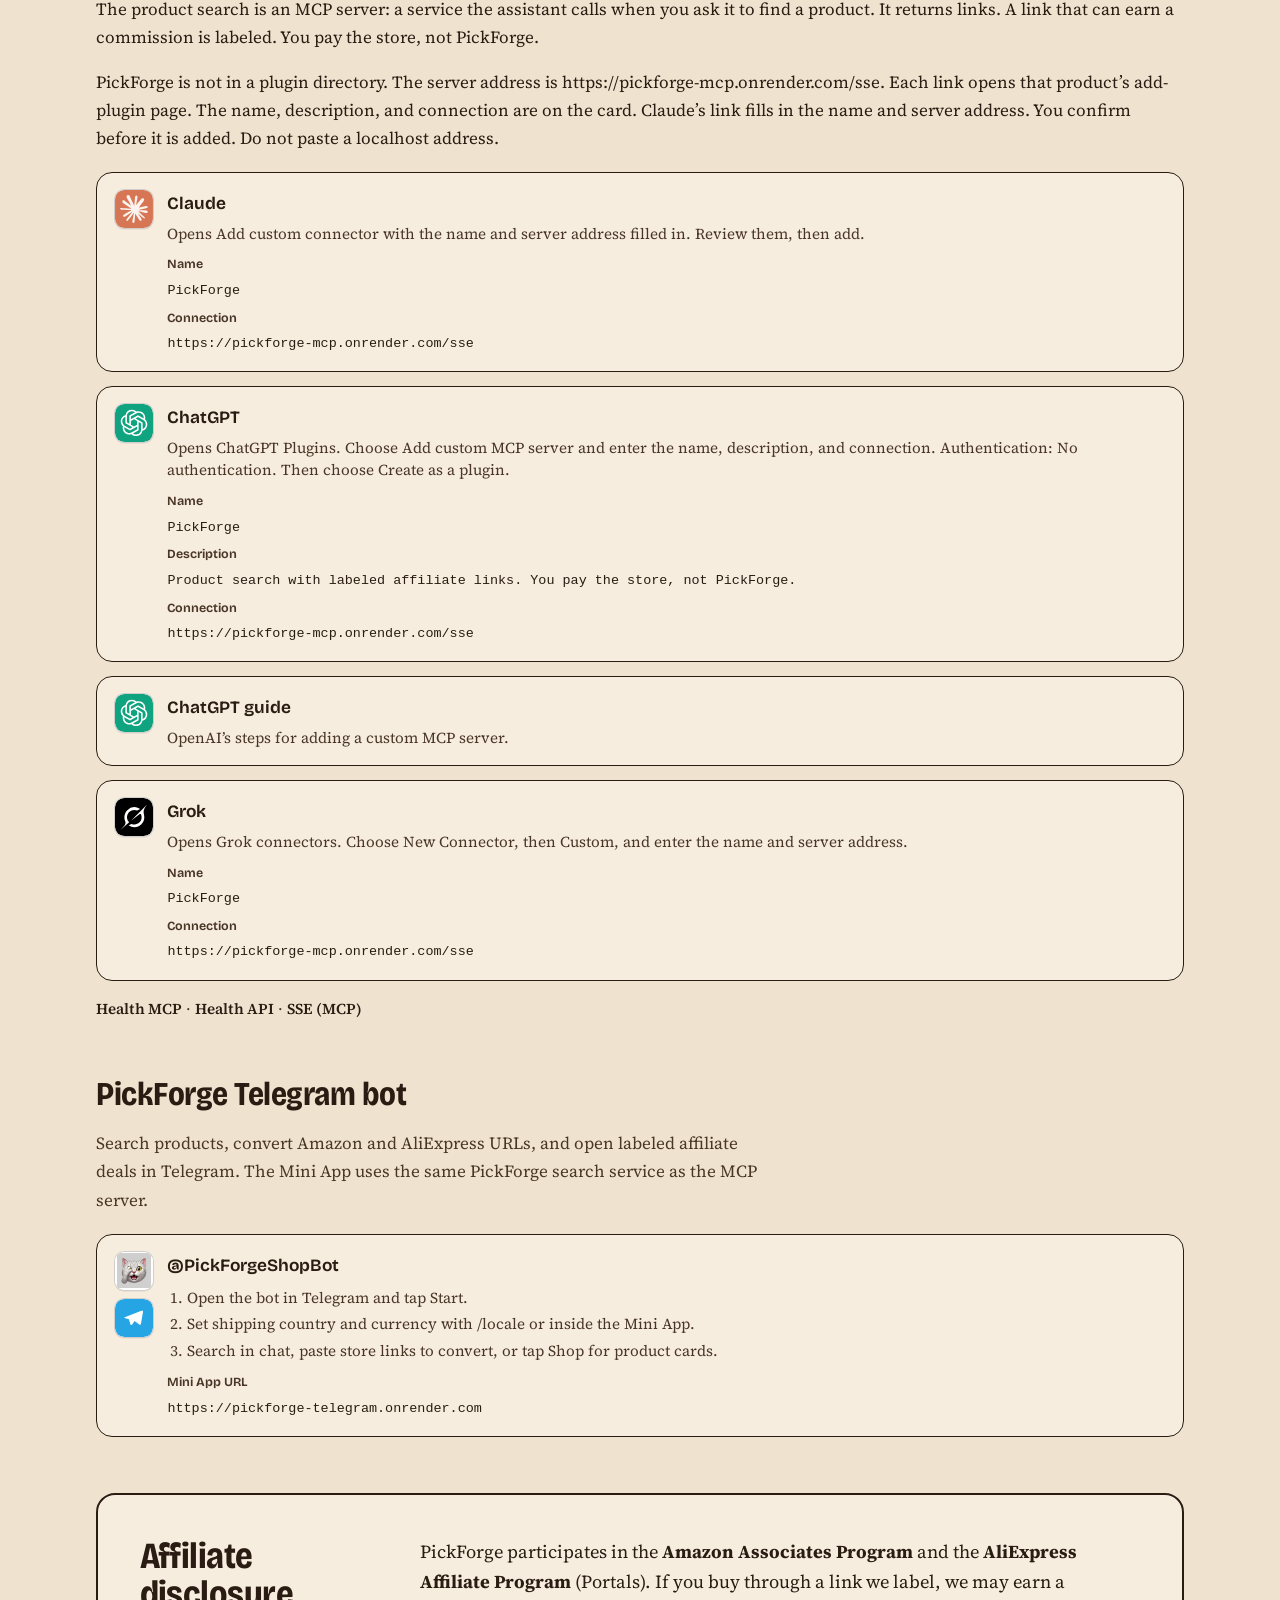
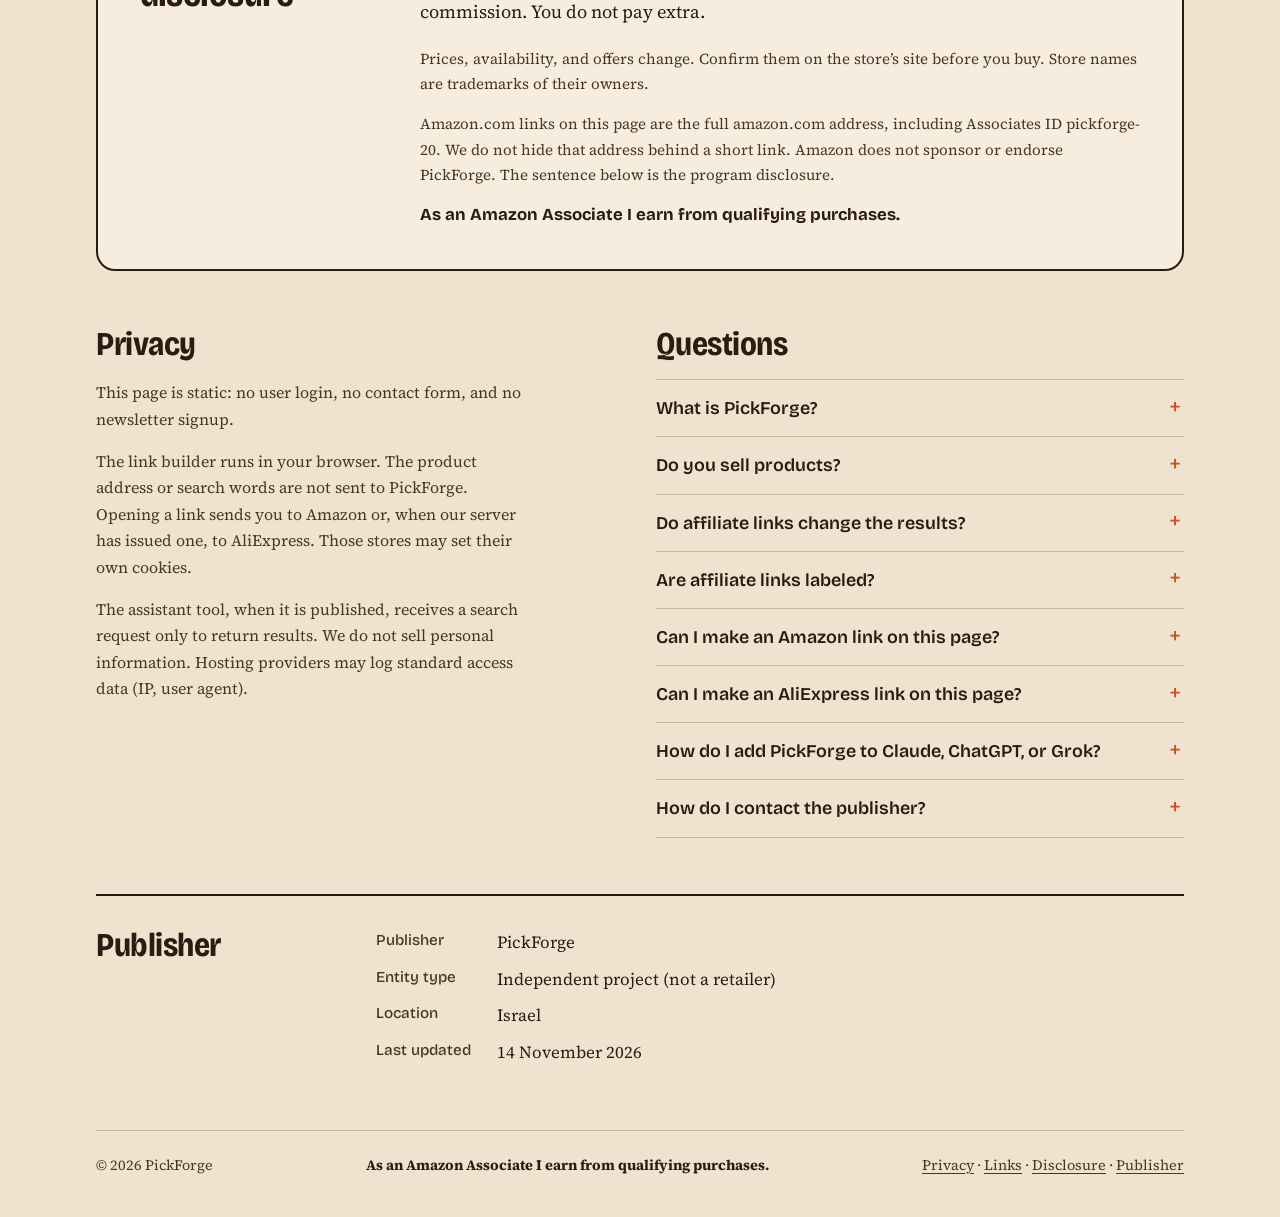
==== commit 5ea92373: "Refactor Telegram bot section in HTML and CSS for improved layout and styling. Update SVG asset for " ====
--- a/index.html
+++ b/index.html
@@ -354,7 +354,7 @@
 <li class="connector-card"><span class="connector-icon" aria-hidden="true"><img src="assets/connectors/chatgpt.svg" alt="" width="40" height="40" loading="lazy" decoding="async"></span><div class="connector-body"><a href="https://developers.openai.com/api/docs/guides/custom-mcp-server" rel="noopener noreferrer">ChatGPT guide</a><p>OpenAI’s steps for adding a custom MCP server.</p></div></li>
 <li class="connector-card"><span class="connector-icon" aria-hidden="true"><img src="assets/connectors/grok.svg" alt="" width="40" height="40" loading="lazy" decoding="async"></span><div class="connector-body"><a href="https://grok.com/connectors" rel="noopener noreferrer">Grok</a><p>Opens Grok connectors. Choose New Connector, then Custom, and enter the name and server address.</p><dl class="connector-fields"><div><dt>Name</dt><dd><code>PickForge</code></dd></div><div><dt>Connection</dt><dd><code>https://pickforge-mcp.onrender.com/sse</code></dd></div></dl></div></li></ul><p class="assistant-health" dir="ltr"><a href="https://pickforge-mcp.onrender.com/health" rel="noopener noreferrer" target="_blank">Health MCP</a> · <a href="https://pickforge-api.onrender.com/health" rel="noopener noreferrer" target="_blank">Health API</a> · <a href="https://pickforge-mcp.onrender.com/sse" rel="noopener noreferrer" target="_blank">SSE (MCP)</a></p></div>
       </section>
-      <section class="telegram" id="telegram" aria-labelledby="telegram-h"><h2 class="sec" id="telegram-h">PickForge Telegram bot</h2><p class="telegram-intro">Search products, convert Amazon and AliExpress URLs, and open labeled affiliate deals in Telegram. The Mini App uses the same PickForge search service as the MCP server.</p><ul class="connectors connectors--setup"><li class="connector-card connector-card--telegram"><span class="connector-icons-duo" aria-hidden="true"><span class="connector-icon connector-icon--telegram" aria-hidden="true"><img src="assets/connectors/telegram.svg" alt="" width="40" height="40" loading="lazy" decoding="async"></span><span class="connector-icon connector-icon--mascot"><img src="assets/face_with_peeking_eye_upload-second_gemini.png" alt="" width="40" height="40" loading="lazy" decoding="async"></span></span><div class="connector-body"><a href="https://t.me/PickForgeShopBot" rel="noopener noreferrer">@PickForgeShopBot</a><ol class="telegram-steps"><li>Open the bot in Telegram and tap Start.</li><li>Set shipping country and currency with /locale or inside the Mini App.</li><li>Search in chat, paste store links to convert, or tap Shop for product cards.</li></ol><dl class="connector-fields"><div><dt>Mini App URL</dt><dd><code dir="ltr">https://pickforge-telegram.onrender.com</code></dd></div></dl></div></li></ul></section>
+      <section class="telegram" id="telegram" aria-labelledby="telegram-h"><h2 class="sec" id="telegram-h">PickForge Telegram bot</h2><p class="telegram-intro">Search products, convert Amazon and AliExpress URLs, and open labeled affiliate deals in Telegram. The Mini App uses the same PickForge search service as the MCP server.</p><ul class="connectors connectors--setup"><li class="connector-card connector-card--telegram"><span class="connector-icons-duo" aria-hidden="true"><span class="connector-icon connector-icon--mascot"><img src="assets/face_with_peeking_eye_upload-second_gemini.png" alt="" width="40" height="40" loading="lazy" decoding="async"></span><span class="connector-icon connector-icon--telegram" aria-hidden="true"><img src="assets/connectors/telegram.svg" alt="" width="40" height="40" loading="lazy" decoding="async"></span></span><div class="connector-body"><a href="https://t.me/PickForgeShopBot" rel="noopener noreferrer">@PickForgeShopBot</a><ol class="telegram-steps"><li>Open the bot in Telegram and tap Start.</li><li>Set shipping country and currency with /locale or inside the Mini App.</li><li>Search in chat, paste store links to convert, or tap Shop for product cards.</li></ol><dl class="connector-fields"><div><dt>Mini App URL</dt><dd><code dir="ltr">https://pickforge-telegram.onrender.com</code></dd></div></dl></div></li></ul></section>
       <section class="disclosure" id="disclosure" aria-labelledby="disc-h">
         <h2 id="disc-h">Affiliate disclosure</h2>
         <div class="body"><p>PickForge participates in the <strong>Amazon Associates Program</strong> and the <strong>AliExpress Affiliate Program</strong> (Portals). If you buy through a link we label, we may earn a commission. You do not pay extra.</p><p class="fine">Prices, availability, and offers change. Confirm them on the store’s site before you buy. Store names are trademarks of their owners.</p><p class="fine">Amazon.com links on this page are the full amazon.com address, including Associates ID pickforge-20. We do not hide that address behind a short link. Amazon does not sponsor or endorse PickForge. The sentence below is the program disclosure.</p><p class="amazon-exact">As an Amazon Associate I earn from qualifying purchases.</p></div>
--- a/assets/site.css
+++ b/assets/site.css
@@ -146,12 +146,10 @@
 .connector-card{display:flex;gap:.85rem;align-items:flex-start;padding:1rem 1.05rem;border:1.5px solid var(--ink);border-radius:1rem;background:#F6EDDF}
 .connector-icon{flex:0 0 auto;width:2.5rem;height:2.5rem;border-radius:.65rem;overflow:hidden;display:grid;place-items:center;background:#fff;border:1px solid var(--line);box-shadow:0 1px 0 rgba(42,28,18,.06)}
 .connector-icon img{display:block;width:100%;height:100%;object-fit:cover}
-.connector-icon--telegram{background:#26A5E4;border-color:#1d8ebf}
-.connector-icon--telegram img{object-fit:contain;object-position:center;padding:0}
-.connector-icons-duo{display:flex;gap:.35rem;flex:0 0 auto;align-items:center}
+.connector-icons-duo{display:flex;flex-direction:column;gap:.45rem;flex:0 0 auto;align-items:center;align-self:flex-start}
 .connector-icon--mascot{display:grid;place-items:center}
 .connector-icon--mascot img{object-fit:contain;object-position:center;padding:.12rem;background:#fff;width:100%;height:100%}
-.connector-card--telegram{align-items:center}
+.connector-card--telegram{align-items:flex-start}
 .telegram{grid-column:1/-1}
 .telegram-intro{color:var(--ink-2);max-width:42rem;margin:0 0 1rem}
 .telegram-steps{margin:.5rem 0 0;padding-inline-start:1.25rem;color:var(--ink-2);font-size:.95rem;line-height:1.5}
@@ -199,11 +197,13 @@
   .story{grid-template-columns:minmax(0,1fr)}
   .stage{grid-column:1}
   .sprite{height:100vh;height:100svh;opacity:.95}
-  .chapter{max-width:none;justify-content:flex-end;padding:5rem 0 2rem}
+  .chapter{max-width:none;width:100%;justify-content:flex-end;padding:5rem 0 2rem}
+  .chapter.hero{max-width:none;width:100%}
   .panel{background:rgba(239,227,207,.9);backdrop-filter:blur(6px);-webkit-backdrop-filter:blur(6px);border-radius:1.4rem;padding:1.4rem 1.25rem}
-  .hero .panel.hero-split{background:transparent}
-  .hero-copy,.hero-aside{background:rgba(239,227,207,.9);backdrop-filter:blur(6px);-webkit-backdrop-filter:blur(6px);border-radius:1.4rem;padding:1.4rem 1.25rem}
-  .hero-aside{border:1.5px solid rgba(42,28,18,.25);max-width:none}
+  .hero .panel.hero-split{width:100%;background:transparent;padding:0}
+  .hero-copy,.hero-aside{width:100%;max-width:none;background:rgba(239,227,207,.9);backdrop-filter:blur(6px);-webkit-backdrop-filter:blur(6px);border-radius:1.4rem;padding:1.4rem 1.25rem}
+  .hero-copy .eyebrow,.hero-copy .lead,.hero-copy .notice{max-width:none}
+  .hero-aside{border:1.5px solid rgba(42,28,18,.25)}
   .hero h1{font-size:clamp(2.4rem,11vw,3.4rem)}
   :lang(ru) .hero h1{font-size:clamp(2.1rem,9.5vw,2.9rem)}
 }
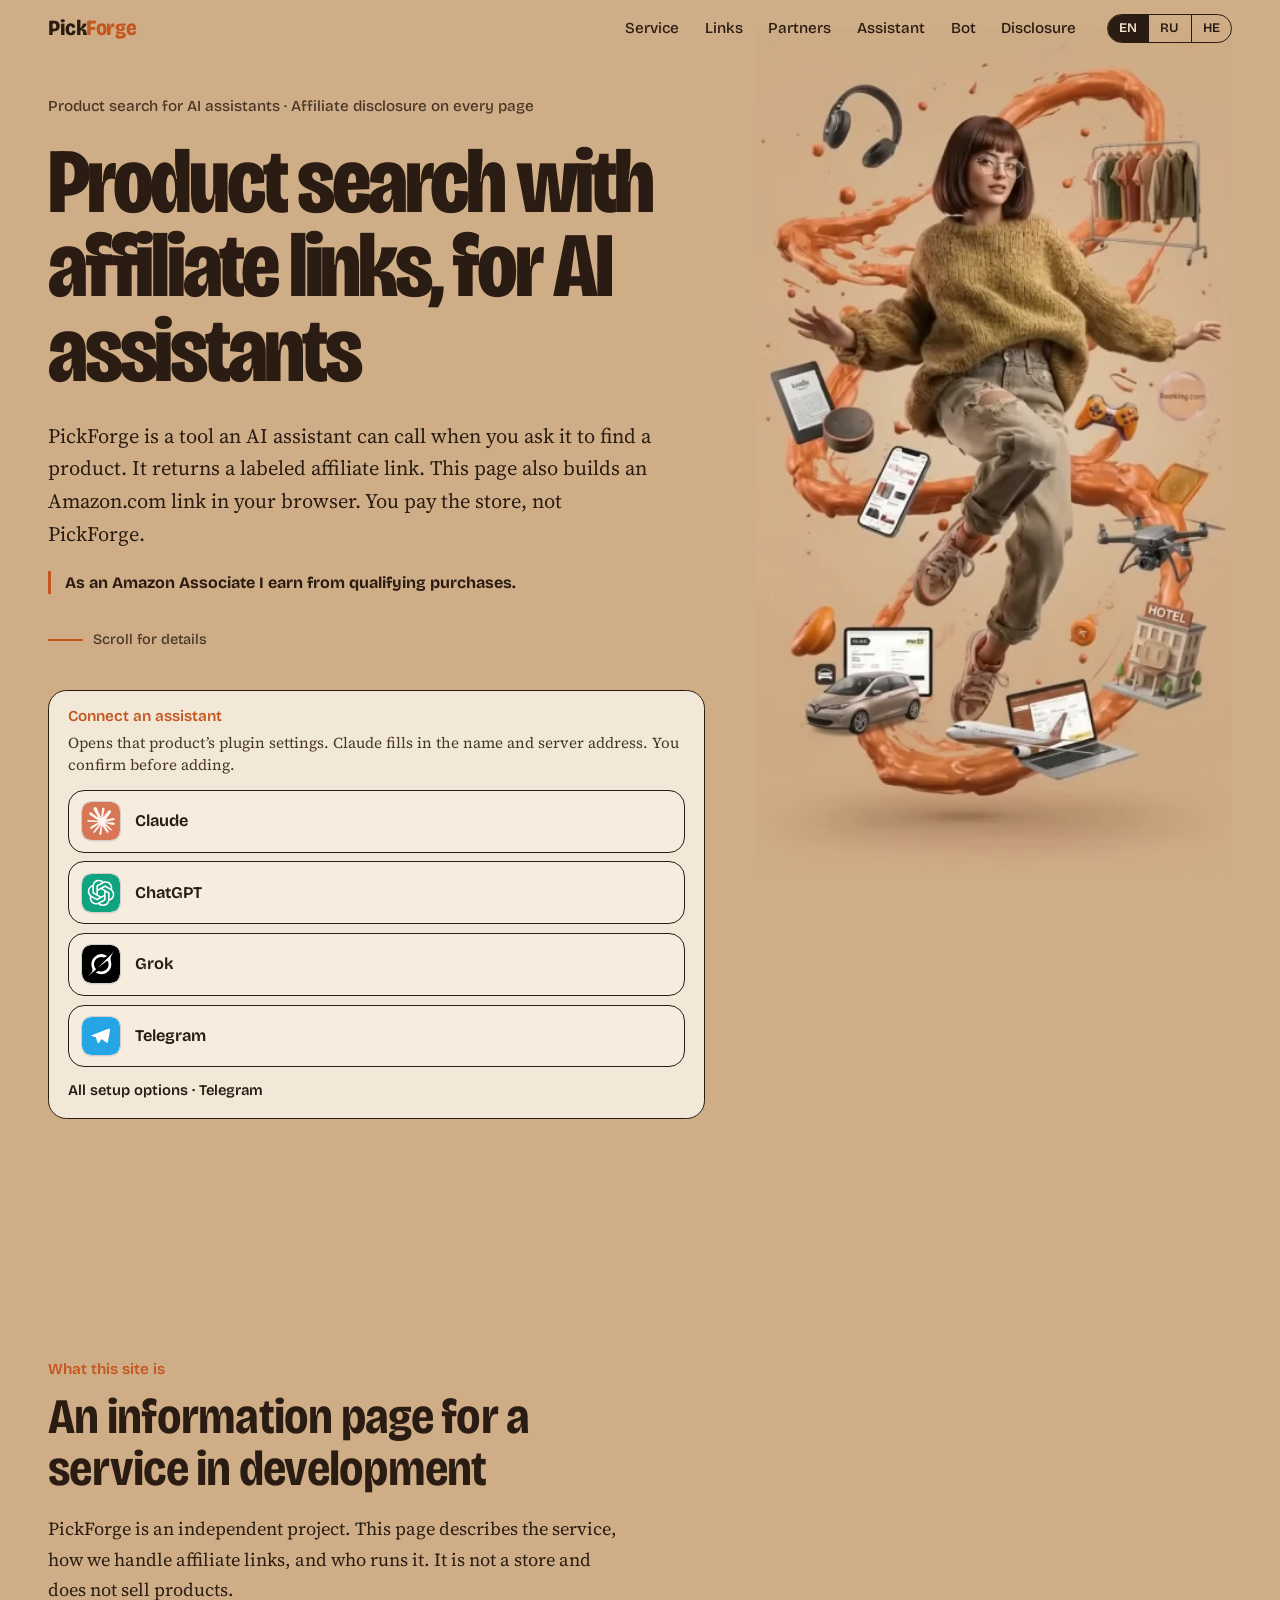
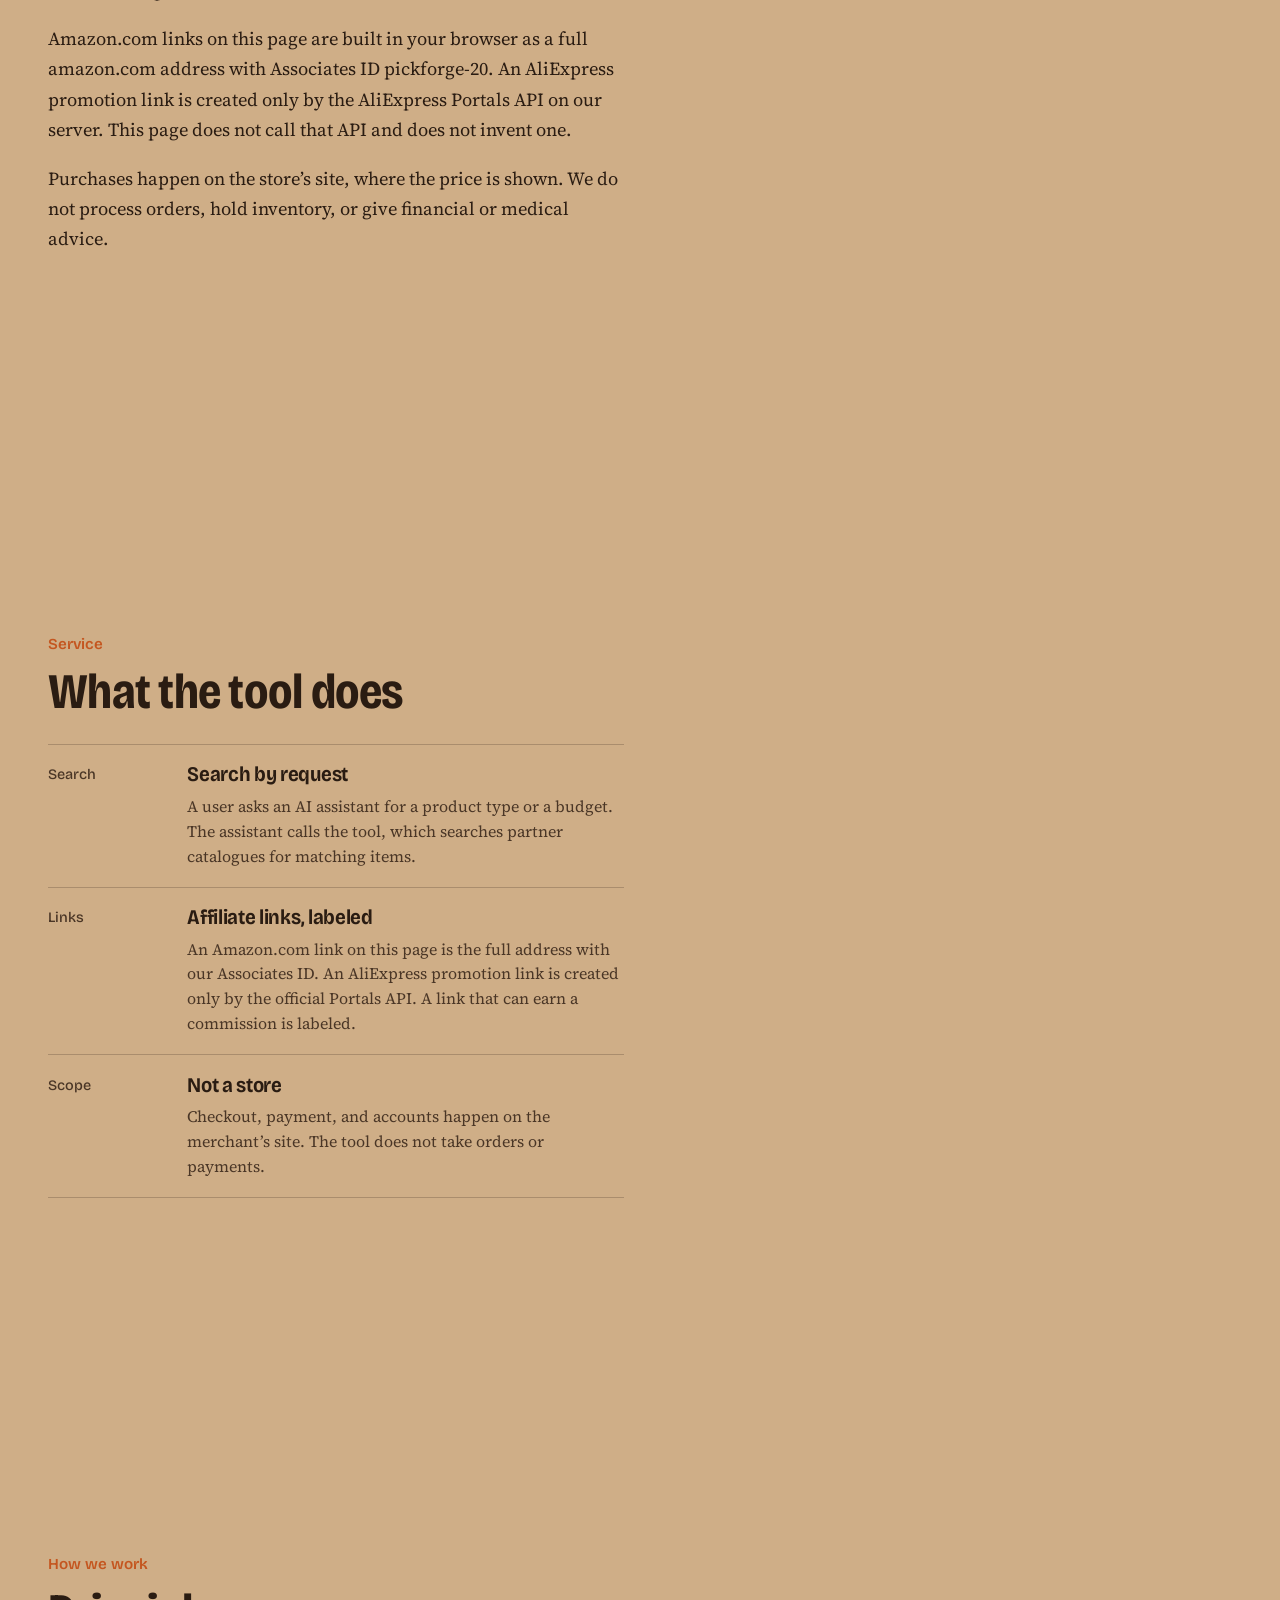
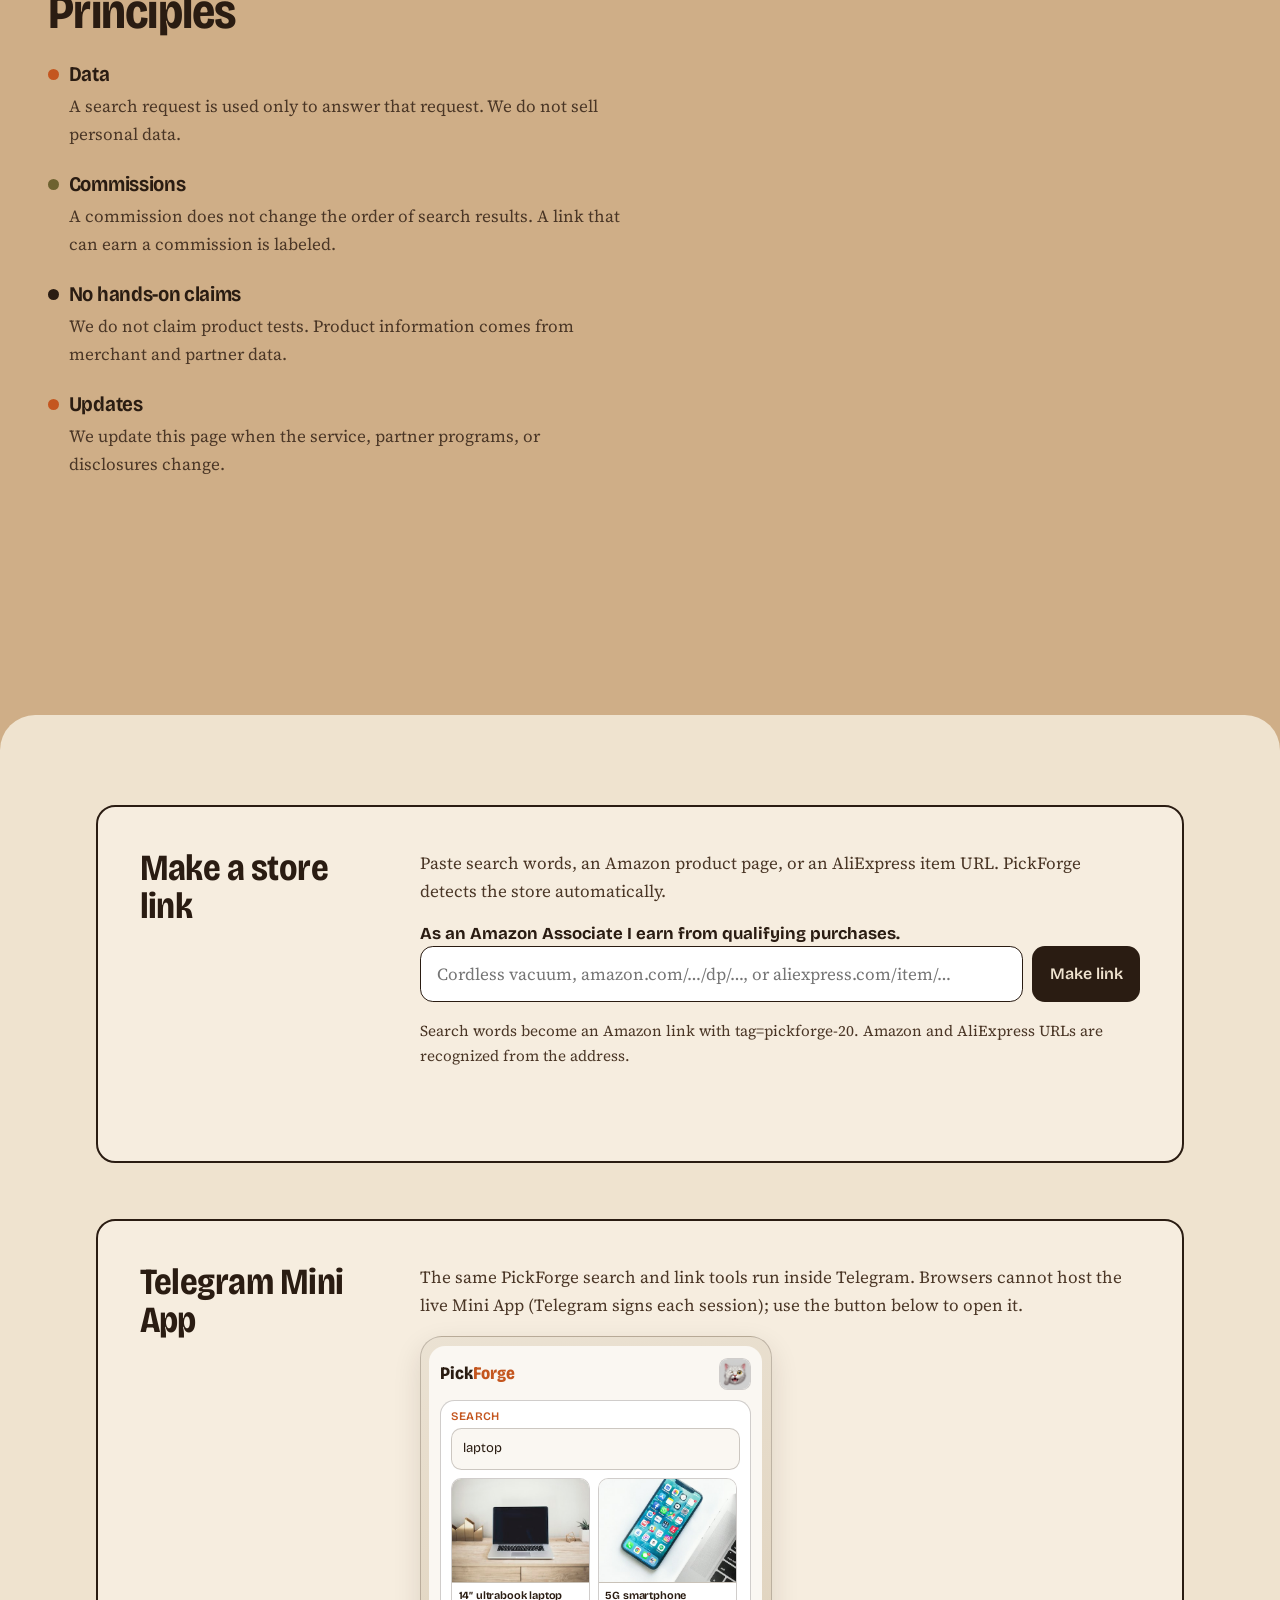
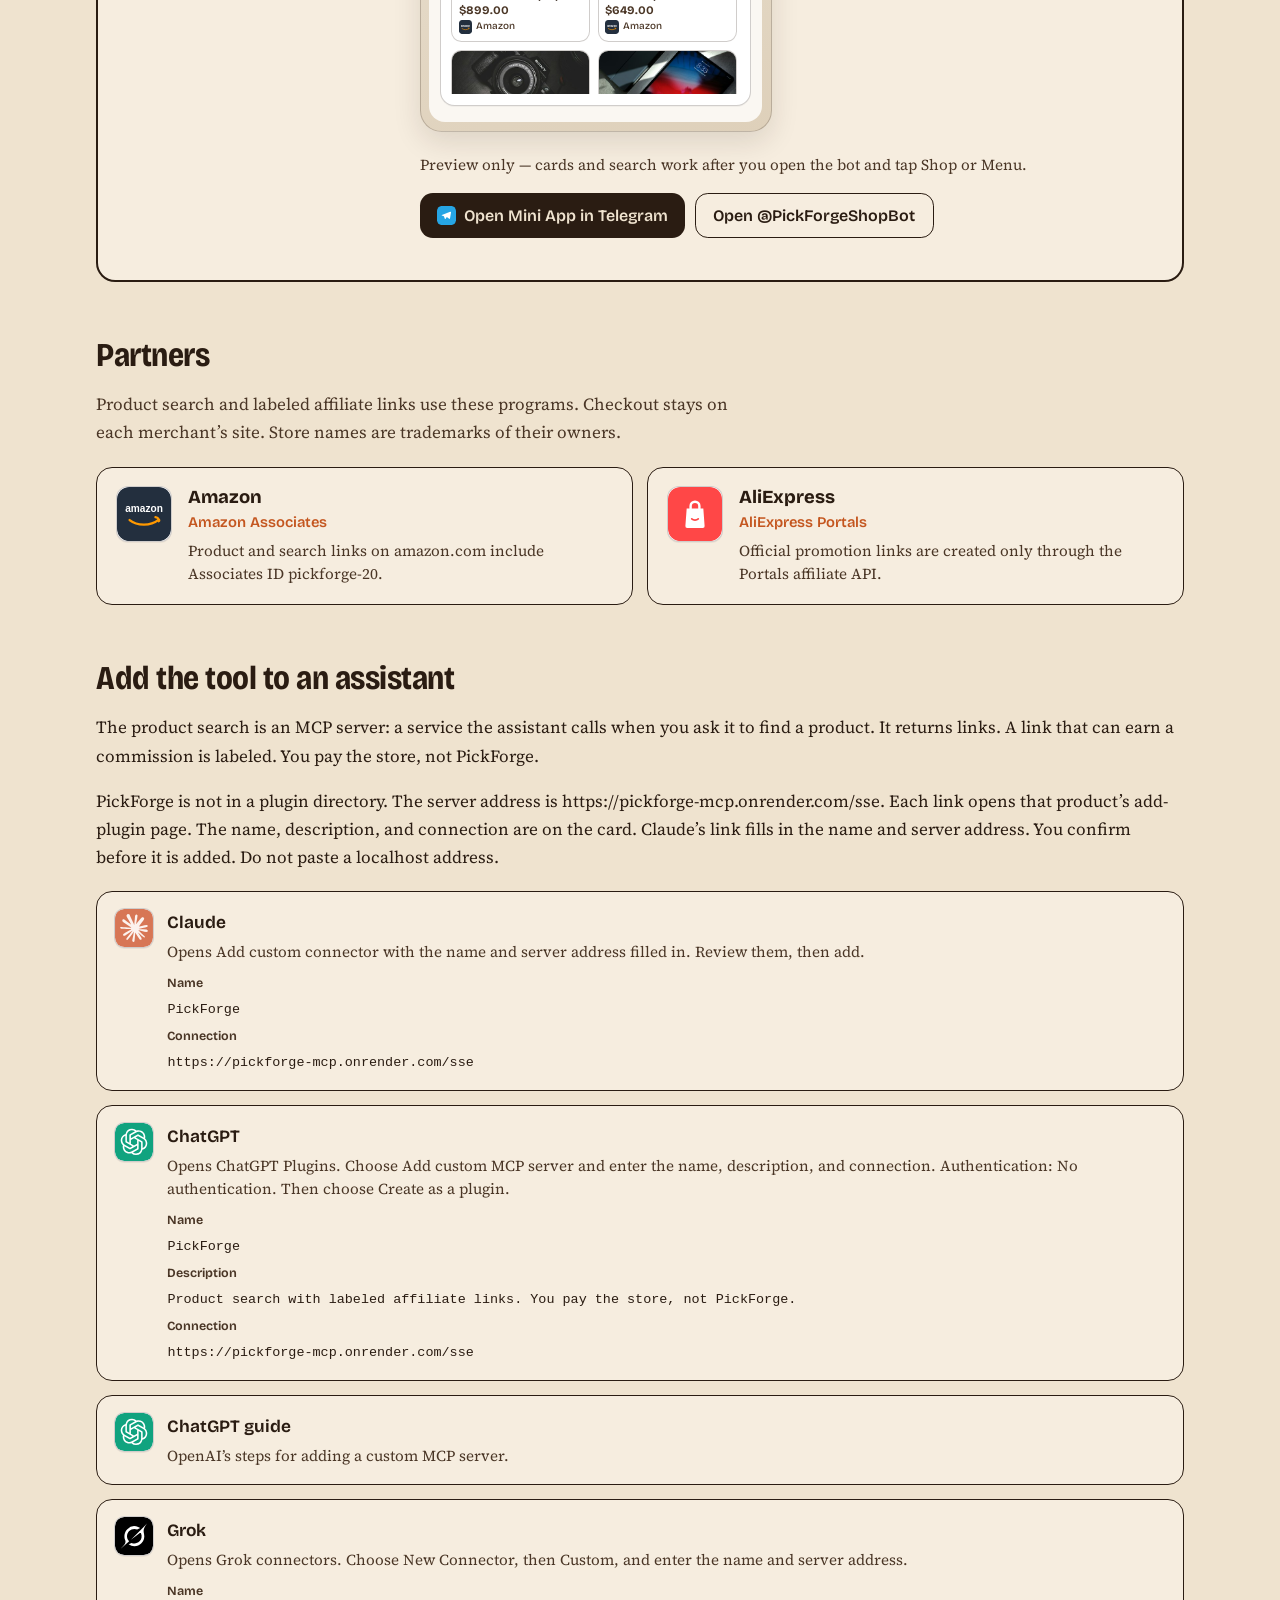
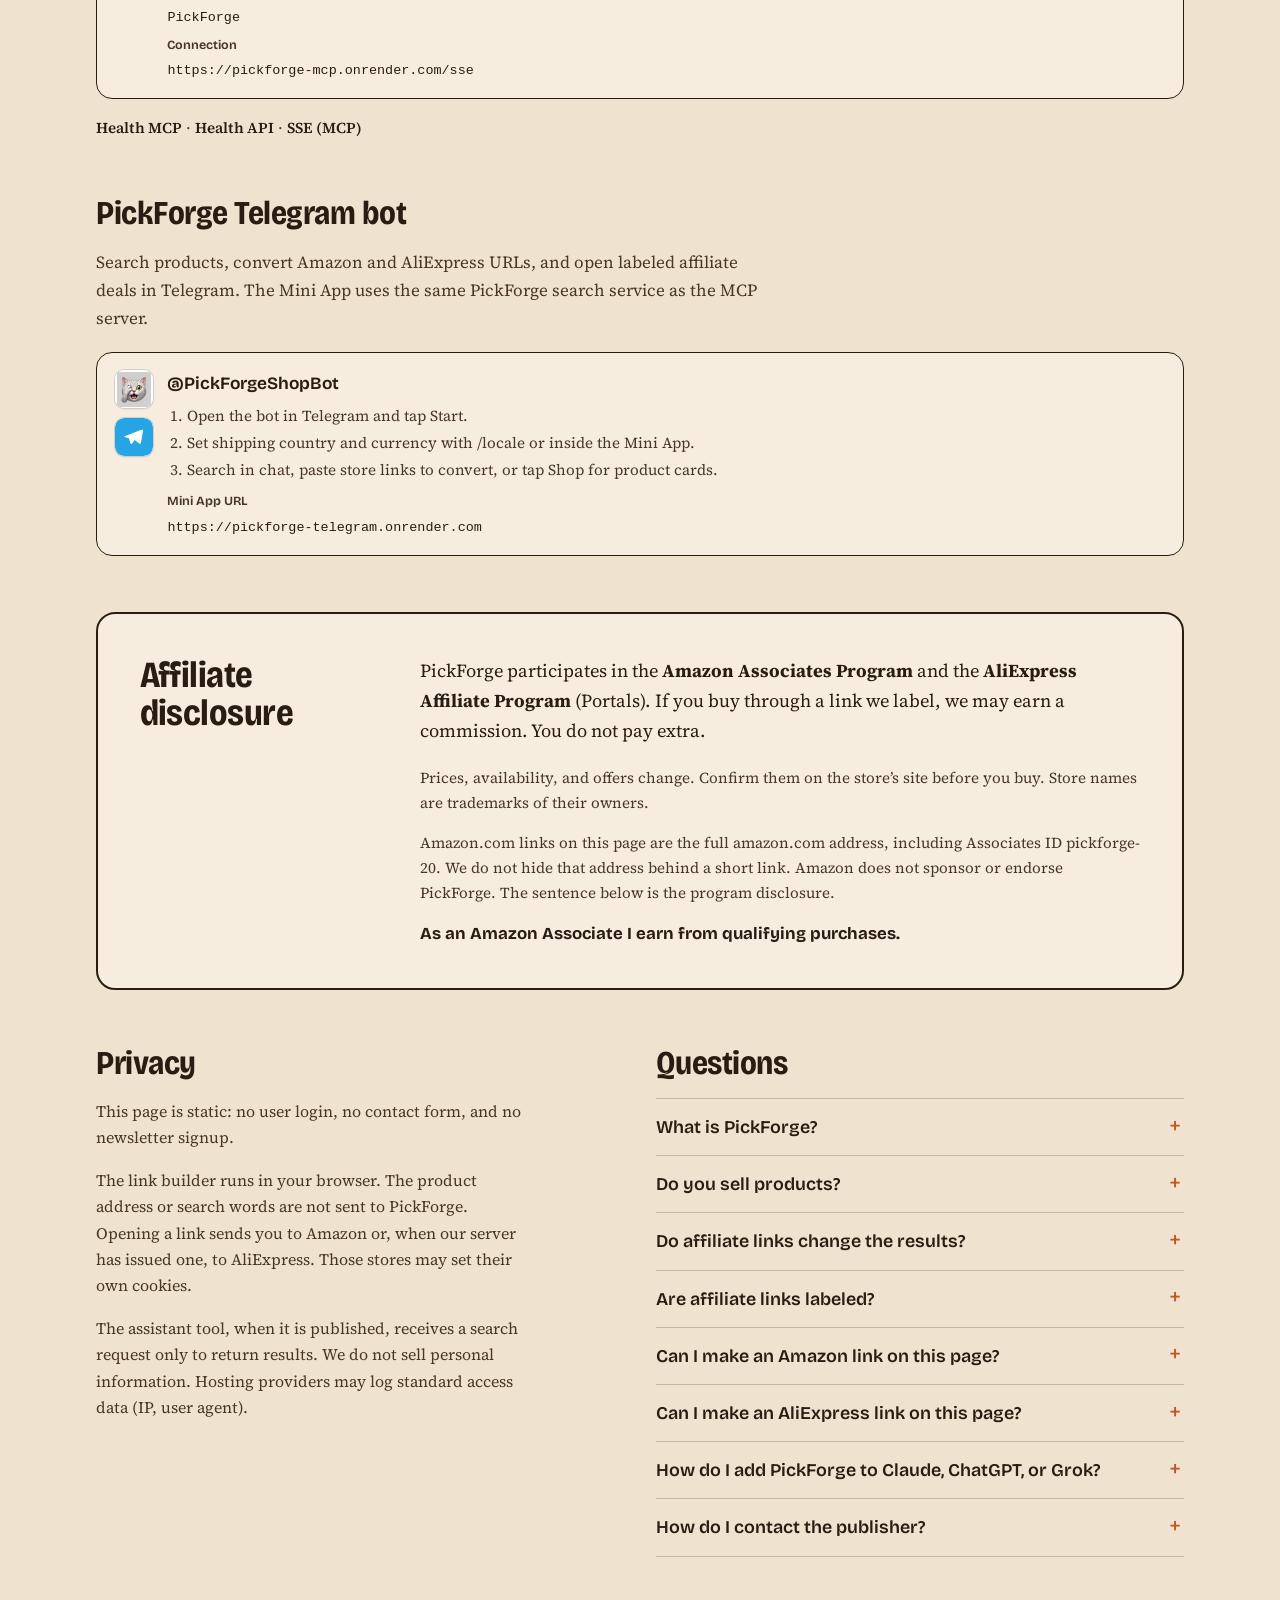
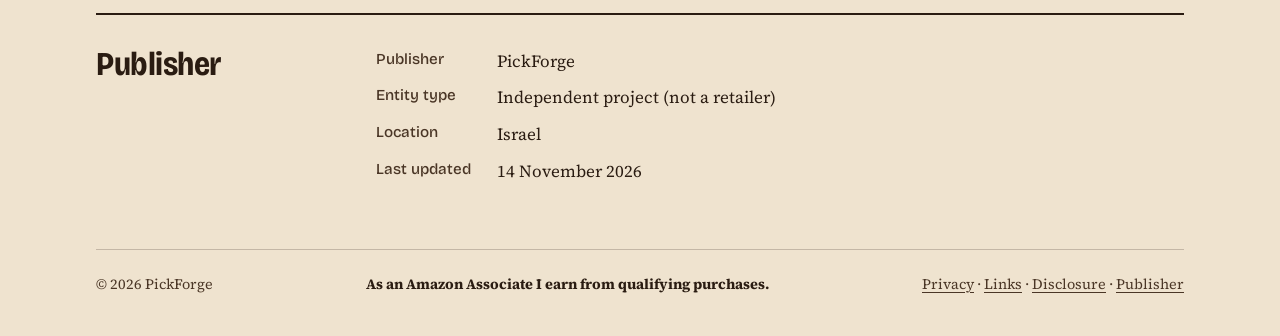
==== commit 7e8d260e: "Add Telegram Mini App integration to PickForge. Update HTML and CSS to include a dedicated section f" ====
--- a/index.html
+++ b/index.html
@@ -346,6 +346,7 @@
         </div>
       </section>
       <script type="application/json" id="link-strings">{"placeholder": "Cordless vacuum, amazon.com/…/dp/…, or aliexpress.com/item/…", "autoNote": "Search words become an Amazon link with tag=pickforge-20. Amazon and AliExpress URLs are recognized from the address.", "kicker": "Affiliate link", "amazonDisclose": "Affiliate link. As an Amazon Associate I earn from qualifying purchases. Check the current price on Amazon.", "aliDisclose": "Affiliate link. AliExpress Portals issued this promotion link.", "openAmazon": "Open on Amazon", "openAli": "Open on AliExpress", "copy": "Copy", "copied": "Copied", "copyFail": "Copy failed", "working": "Building your link…", "readyAmazon": "Amazon link ready. Open it from this page.", "readyAli": "AliExpress promotion link ready.", "err_empty": "Enter a product page or search words.", "err_short": "Paste the full amazon.com page. Short links such as amzn.to are not used here.", "err_region": "This Associates ID is for Amazon.com only. Other Amazon sites need their own ID.", "err_page": "Paste an Amazon.com product page (/dp/…) or a search page.", "err_query": "Enter at least two characters.", "err_unknown": "Use search words, an amazon.com page, or an AliExpress product URL.", "err_ali_no_api": "AliExpress links need the PickForge link API, which is not wired on this static page. Use search words or an Amazon URL.", "err_ali_page": "Paste an AliExpress product page. The address must contain /item/ and the product number.", "err_ali_fetch": "Could not reach the PickForge link API. Run pickforge-mcp locally on port 3099, or rebuild this page with a public data-ali-endpoint URL."}</script>
+      <section class="tool miniapp" id="mini-app" aria-labelledby="miniapp-h"><div><h2 id="miniapp-h">Telegram Mini App</h2></div><div class="tool-body"><p>The same PickForge search and link tools run inside Telegram. Browsers cannot host the live Mini App (Telegram signs each session); use the button below to open it.</p><div class="miniapp-shell miniapp-shell--light" aria-hidden="true"><div class="miniapp-screen"><div class="miniapp-top"><span class="miniapp-brand" dir="ltr">Pick<span>Forge</span></span><img class="miniapp-mascot" src="assets/face_with_peeking_eye_upload-second_gemini.png" alt="" width="32" height="32" decoding="async"></div><div class="miniapp-block"><span class="miniapp-kicker">Search</span><div class="miniapp-field">laptop</div><div class="miniapp-grid"><article class="miniapp-card"><div class="miniapp-card-media"><img src="assets/miniapp/laptop.jpg" alt="" width="108" height="81" loading="lazy" decoding="async"></div><h3 class="miniapp-card-title">14″ ultrabook laptop</h3><p class="miniapp-card-price">$899.00</p><p class="miniapp-card-store"><img src="assets/stores/amazon.svg" alt="" width="14" height="14" decoding="async"><span>Amazon</span></p></article><article class="miniapp-card"><div class="miniapp-card-media"><img src="assets/miniapp/phone.jpg" alt="" width="108" height="81" loading="lazy" decoding="async"></div><h3 class="miniapp-card-title">5G smartphone</h3><p class="miniapp-card-price">$649.00</p><p class="miniapp-card-store"><img src="assets/stores/amazon.svg" alt="" width="14" height="14" decoding="async"><span>Amazon</span></p></article><article class="miniapp-card"><div class="miniapp-card-media"><img src="assets/miniapp/camera.jpg" alt="" width="108" height="81" loading="lazy" decoding="async"></div><h3 class="miniapp-card-title">Mirrorless camera</h3><p class="miniapp-card-price">$1,199.00</p><p class="miniapp-card-store"><img src="assets/stores/amazon.svg" alt="" width="14" height="14" decoding="async"><span>Amazon</span></p></article><article class="miniapp-card"><div class="miniapp-card-media"><img src="assets/miniapp/tablet.jpg" alt="" width="108" height="81" loading="lazy" decoding="async"></div><h3 class="miniapp-card-title">10″ tablet</h3><p class="miniapp-card-price">$429.00</p><p class="miniapp-card-store"><img src="assets/stores/amazon.svg" alt="" width="14" height="14" decoding="async"><span>Amazon</span></p></article><article class="miniapp-card"><div class="miniapp-card-media"><img src="assets/miniapp/headphones.jpg" alt="" width="108" height="81" loading="lazy" decoding="async"></div><h3 class="miniapp-card-title">Wireless headphones</h3><p class="miniapp-card-price">$79.99</p><p class="miniapp-card-store"><img src="assets/stores/amazon.svg" alt="" width="14" height="14" decoding="async"><span>Amazon</span></p></article><article class="miniapp-card"><div class="miniapp-card-media"><img src="assets/miniapp/watch.jpg" alt="" width="108" height="81" loading="lazy" decoding="async"></div><h3 class="miniapp-card-title">Smartwatch</h3><p class="miniapp-card-price">$249.00</p><p class="miniapp-card-store"><img src="assets/stores/aliexpress.svg" alt="" width="14" height="14" decoding="async"><span>Aliexpress</span></p></article></div></div></div></div><p class="fine">Preview only — cards and search work after you open the bot and tap Shop or Menu.</p><div class="actions"><a href="https://t.me/PickForgeShopBot?startapp" rel="noopener noreferrer"><img src="assets/connectors/telegram.svg" alt="" width="18" height="18" decoding="async"><span>Open Mini App in Telegram</span></a><a class="miniapp-bot-link" href="https://t.me/PickForgeShopBot" rel="noopener noreferrer">Open @PickForgeShopBot</a></div></div></section>
       <section class="partners" id="partners" aria-labelledby="partners-h"><h2 class="sec" id="partners-h">Partners</h2><p class="partners-intro">Product search and labeled affiliate links use these programs. Checkout stays on each merchant’s site. Store names are trademarks of their owners.</p><ul class="partners-grid"><li class="partner-card"><span class="partner-icon" aria-hidden="true"><img src="assets/stores/amazon.svg" alt="" width="56" height="56" loading="lazy" decoding="async"></span><div class="partner-body"><p class="partner-name">Amazon</p><p class="partner-program">Amazon Associates</p><p>Product and search links on amazon.com include Associates ID pickforge-20.</p></div></li><li class="partner-card"><span class="partner-icon" aria-hidden="true"><img src="assets/stores/aliexpress.svg" alt="" width="56" height="56" loading="lazy" decoding="async"></span><div class="partner-body"><p class="partner-name">AliExpress</p><p class="partner-program">AliExpress Portals</p><p>Official promotion links are created only through the Portals affiliate API.</p></div></li></ul></section>
       <section class="assistant" id="assistant" aria-labelledby="asst-h">
         <h2 class="sec" id="asst-h">Add the tool to an assistant</h2>
--- a/assets/site.css
+++ b/assets/site.css
@@ -1,213 +1,1216 @@
-:root{
-  --camel:#CFAE87; --paper:#EFE3CF; --ink:#2A1C12; --ink-2:#4A3626;
-  --ribbon:#C4561F; --olive:#6E6230; --line:rgba(42,28,18,.22);
-  --display:"Bricolage Grotesque","Helvetica Neue",Arial,sans-serif;
-  --body:"Source Serif 4",Georgia,"Times New Roman",serif;
-  --measure:36rem;
-  box-sizing:border-box;
-  padding-top:env(safe-area-inset-top,0px);
-  padding-bottom:env(safe-area-inset-bottom,0px);
-}
-:root:lang(ru){--display:"Rubik","Helvetica Neue",Arial,sans-serif}
-:root:lang(he){--display:"Rubik","Arial Hebrew",Arial,sans-serif;--body:"Frank Ruhl Libre","Times New Roman",serif}
-*,*::before,*::after{box-sizing:inherit}
-html{scroll-behavior:smooth;scroll-padding-top:calc(4rem + env(safe-area-inset-top,0px))}
-.chapter,.paper>.paper-inner>section,#main{scroll-margin-top:calc(4.25rem + env(safe-area-inset-top,0px))}
-@media (prefers-reduced-motion:no-preference){
-  html{scroll-snap-type:y proximity}
-  .chapter{scroll-snap-align:start}
-  .paper{scroll-snap-align:start;scroll-snap-stop:normal}
-}
-@media (prefers-reduced-motion:reduce){html{scroll-behavior:auto;scroll-snap-type:none}}
-body{margin:0;background:var(--camel);color:var(--ink);font:400 1.0625rem/1.65 var(--body);-webkit-font-smoothing:antialiased}
-:lang(he) body{font-size:1.125rem}
-h1,h2,h3{font-family:var(--display);font-weight:700;line-height:1.05;margin:0;letter-spacing:-.015em}
-:lang(he) h1,:lang(he) h2,:lang(he) h3{letter-spacing:0;line-height:1.12}
-p{margin:0 0 1em}
-a{color:inherit;text-decoration-thickness:1px;text-underline-offset:.2em}
-a:hover{text-decoration-color:var(--ribbon)}
-:focus-visible{outline:3px solid var(--ribbon);outline-offset:3px;border-radius:2px}
-.skip{position:absolute;inset-inline-start:1rem;top:-4rem;background:var(--ink);color:var(--paper);padding:.5rem .9rem;z-index:50}
-.skip:focus{top:calc(1rem + env(safe-area-inset-top,0px))}
+:root {
+  --camel: #CFAE87;
+  --paper: #EFE3CF;
+  --ink: #2A1C12;
+  --ink-2: #4A3626;
+  --ribbon: #C4561F;
+  --olive: #6E6230;
+  --line: rgba(42, 28, 18, .22);
+  --display: "Bricolage Grotesque", "Helvetica Neue", Arial, sans-serif;
+  --body: "Source Serif 4", Georgia, "Times New Roman", serif;
+  --measure: 36rem;
+  box-sizing: border-box;
+  padding-top: env(safe-area-inset-top, 0px);
+  padding-bottom: env(safe-area-inset-bottom, 0px);
+}
+
+:root:lang(ru) {
+  --display: "Rubik", "Helvetica Neue", Arial, sans-serif
+}
+
+:root:lang(he) {
+  --display: "Rubik", "Arial Hebrew", Arial, sans-serif;
+  --body: "Frank Ruhl Libre", "Times New Roman", serif
+}
+
+*,
+*::before,
+*::after {
+  box-sizing: inherit
+}
+
+html {
+  scroll-behavior: smooth;
+  scroll-padding-top: calc(4rem + env(safe-area-inset-top, 0px))
+}
+
+.chapter,
+.paper>.paper-inner>section,
+#main {
+  scroll-margin-top: calc(4.25rem + env(safe-area-inset-top, 0px))
+}
+
+@media (prefers-reduced-motion:no-preference) {
+  html {
+    scroll-snap-type: y proximity
+  }
+
+  .chapter {
+    scroll-snap-align: start
+  }
+
+  .paper {
+    scroll-snap-align: start;
+    scroll-snap-stop: normal
+  }
+}
+
+@media (prefers-reduced-motion:reduce) {
+  html {
+    scroll-behavior: auto;
+    scroll-snap-type: none
+  }
+}
+
+body {
+  margin: 0;
+  background: var(--camel);
+  color: var(--ink);
+  font: 400 1.0625rem/1.65 var(--body);
+  -webkit-font-smoothing: antialiased
+}
+
+:lang(he) body {
+  font-size: 1.125rem
+}
+
+h1,
+h2,
+h3 {
+  font-family: var(--display);
+  font-weight: 700;
+  line-height: 1.05;
+  margin: 0;
+  letter-spacing: -.015em
+}
+
+:lang(he) h1,
+:lang(he) h2,
+:lang(he) h3 {
+  letter-spacing: 0;
+  line-height: 1.12
+}
+
+p {
+  margin: 0 0 1em
+}
+
+a {
+  color: inherit;
+  text-decoration-thickness: 1px;
+  text-underline-offset: .2em
+}
+
+a:hover {
+  text-decoration-color: var(--ribbon)
+}
+
+:focus-visible {
+  outline: 3px solid var(--ribbon);
+  outline-offset: 3px;
+  border-radius: 2px
+}
+
+.skip {
+  position: absolute;
+  inset-inline-start: 1rem;
+  top: -4rem;
+  background: var(--ink);
+  color: var(--paper);
+  padding: .5rem .9rem;
+  z-index: 50
+}
+
+.skip:focus {
+  top: calc(1rem + env(safe-area-inset-top, 0px))
+}
 
 /* top bar */
-.bar{position:fixed;top:0;left:0;right:0;z-index:20;padding:calc(.9rem + env(safe-area-inset-top,0px)) clamp(1rem,4vw,3rem) .9rem;display:flex;align-items:center;justify-content:space-between;gap:1rem;transition:background .25s}
-.bar.solid{background:rgba(207,174,135,.9);backdrop-filter:blur(8px);-webkit-backdrop-filter:blur(8px);box-shadow:0 1px 0 var(--line)}
-.brand{font:800 1.35rem/1 "Bricolage Grotesque","Helvetica Neue",Arial,sans-serif;font-stretch:85%;text-decoration:none;letter-spacing:-.02em}
-.brand span{color:var(--ribbon)}
-.bar-right{display:flex;align-items:center;gap:clamp(.8rem,2.4vw,2rem)}
-.bar nav{display:flex;flex-wrap:wrap;gap:clamp(.8rem,2vw,1.6rem);font:500 .95rem/1 var(--display)}
-.bar nav a{text-decoration:none}
-.bar nav a:hover{text-decoration:underline}
-.langs{display:flex;border:1.5px solid var(--ink);border-radius:999px;overflow:hidden;font:600 .82rem/1 var(--display)}
-.langs a{text-decoration:none;padding:.42rem .7rem}
-.langs a+a{border-inline-start:1.5px solid var(--ink)}
-.langs a[aria-current="page"]{background:var(--ink);color:var(--paper)}
-.langs a:not([aria-current]):hover{background:rgba(42,28,18,.1)}
-@media (max-width:720px){.bar nav a:not(.keep){display:none}}
-@media (max-width:420px){.bar nav{display:none}}
+.bar {
+  position: fixed;
+  top: 0;
+  left: 0;
+  right: 0;
+  z-index: 20;
+  padding: calc(.9rem + env(safe-area-inset-top, 0px)) clamp(1rem, 4vw, 3rem) .9rem;
+  display: flex;
+  align-items: center;
+  justify-content: space-between;
+  gap: 1rem;
+  transition: background .25s
+}
+
+.bar.solid {
+  background: rgba(207, 174, 135, .9);
+  backdrop-filter: blur(8px);
+  -webkit-backdrop-filter: blur(8px);
+  box-shadow: 0 1px 0 var(--line)
+}
+
+.brand {
+  font: 800 1.35rem/1 "Bricolage Grotesque", "Helvetica Neue", Arial, sans-serif;
+  font-stretch: 85%;
+  text-decoration: none;
+  letter-spacing: -.02em
+}
+
+.brand span {
+  color: var(--ribbon)
+}
+
+.bar-right {
+  display: flex;
+  align-items: center;
+  gap: clamp(.8rem, 2.4vw, 2rem)
+}
+
+.bar nav {
+  display: flex;
+  flex-wrap: wrap;
+  gap: clamp(.8rem, 2vw, 1.6rem);
+  font: 500 .95rem/1 var(--display)
+}
+
+.bar nav a {
+  text-decoration: none
+}
+
+.bar nav a:hover {
+  text-decoration: underline
+}
+
+.langs {
+  display: flex;
+  border: 1.5px solid var(--ink);
+  border-radius: 999px;
+  overflow: hidden;
+  font: 600 .82rem/1 var(--display)
+}
+
+.langs a {
+  text-decoration: none;
+  padding: .42rem .7rem
+}
+
+.langs a+a {
+  border-inline-start: 1.5px solid var(--ink)
+}
+
+.langs a[aria-current="page"] {
+  background: var(--ink);
+  color: var(--paper)
+}
+
+.langs a:not([aria-current]):hover {
+  background: rgba(42, 28, 18, .1)
+}
+
+@media (max-width:720px) {
+  .bar nav a:not(.keep) {
+    display: none
+  }
+}
+
+@media (max-width:420px) {
+  .bar nav {
+    display: none
+  }
+}
 
 /* scroll story */
-.story{overflow-x:clip;display:grid;grid-template-columns:minmax(0,1fr) auto;column-gap:clamp(1rem,4vw,4rem);padding:0 clamp(1rem,4vw,3rem)}
-.stage{grid-column:2;grid-row:1;position:sticky;top:0;height:100vh;height:100svh;align-self:start;display:grid;place-items:center}
-.sprite{height:min(94svh,calc(100vw * .42 * 16 / 9));aspect-ratio:405/720;background-image:url("sprite.webp");background-size:700% 700%;background-position:0 0;background-repeat:no-repeat;
-  -webkit-mask-image:radial-gradient(120% 85% at 50% 45%,#000 62%,transparent 82%);mask-image:radial-gradient(120% 85% at 50% 45%,#000 62%,transparent 82%)}
-.chapters{grid-column:1;grid-row:1;position:relative;z-index:1}
-.chapter{min-height:100vh;min-height:100svh;display:flex;flex-direction:column;justify-content:center;padding:6rem 0 4rem;max-width:var(--measure)}
-.chapter.hero{max-width:min(70rem,calc(100vw - clamp(14rem,36vw,26rem) - clamp(2rem,5vw,5rem)))}
-.chapter + .chapter{padding-top:2rem}
-.eyebrow{font:500 .95rem/1.4 var(--display);color:var(--ink-2);margin-bottom:1.4rem;max-width:28rem}
-.hero h1{font-size:clamp(2.9rem,7.2vw,6.2rem);font-weight:800;font-stretch:80%;line-height:.92;letter-spacing:-.035em;margin-bottom:1.6rem}
-:lang(ru) .hero h1{font-size:clamp(2.6rem,5.6vw,4.9rem);font-weight:700;line-height:.98;letter-spacing:-.025em}
-:lang(he) .hero h1{font-size:clamp(2.9rem,6.6vw,5.6rem);font-weight:700;line-height:1;letter-spacing:0}
-.lead{font-size:clamp(1.12rem,1.6vw,1.3rem);line-height:1.6;max-width:33rem}
-.notice{font:700 1rem/1.45 var(--display);border-inline-start:3px solid var(--ribbon);padding-inline-start:.85rem;margin:1.2rem 0 0;max-width:34rem}
-.cue{margin-top:2.4rem;font:500 .9rem/1 var(--display);color:var(--ink-2);display:flex;align-items:center;gap:.6rem}
-.cue::before{content:"";width:2.2rem;height:2px;background:var(--ribbon)}
-.chapter h2{font-size:clamp(2rem,4vw,3.1rem);font-stretch:85%;margin-bottom:1.2rem}
-.kicker{font:600 .95rem/1 var(--display);color:var(--ribbon);margin-bottom:.9rem}
-.plain{font-size:1.15rem}
-.plain strong{font-weight:600}
-.guides{list-style:none;margin:.4rem 0 0;padding:0;border-top:1px solid var(--line)}
-.guides li{padding:1.15rem 0;border-bottom:1px solid var(--line);display:grid;grid-template-columns:7.5rem 1fr;gap:.2rem 1.2rem}
-.guides .topic{font:500 .9rem/1.6 var(--display);color:var(--ink-2)}
-.guides h3{font-size:1.3rem;font-weight:650;line-height:1.2;margin-bottom:.35rem;font-stretch:90%}
-.guides p{margin:0;color:var(--ink-2);font-size:1rem;line-height:1.55}
-@media (max-width:520px){.guides li{grid-template-columns:1fr}}
-.standards{display:grid;gap:1.6rem;margin-top:.4rem}
-.standard h3{font-size:1.3rem;font-weight:650;margin-bottom:.4rem;font-stretch:90%;display:flex;align-items:center;gap:.6rem}
-.standard h3::before{content:"";width:.7rem;height:.7rem;border-radius:50%;background:var(--ribbon);flex:none}
-.standard:nth-child(2) h3::before{background:var(--olive)}
-.standard:nth-child(3) h3::before{background:var(--ink)}
-.standard p{margin:0;padding-inline-start:1.3rem;color:var(--ink-2)}
+.story {
+  overflow-x: clip;
+  display: grid;
+  grid-template-columns: minmax(0, 1fr) auto;
+  column-gap: clamp(1rem, 4vw, 4rem);
+  padding: 0 clamp(1rem, 4vw, 3rem)
+}
+
+.stage {
+  grid-column: 2;
+  grid-row: 1;
+  position: sticky;
+  top: 0;
+  height: 100vh;
+  height: 100svh;
+  align-self: start;
+  display: grid;
+  place-items: center
+}
+
+.sprite {
+  height: min(94svh, calc(100vw * .42 * 16 / 9));
+  aspect-ratio: 405/720;
+  background-image: url("sprite.webp");
+  background-size: 700% 700%;
+  background-position: 0 0;
+  background-repeat: no-repeat;
+  -webkit-mask-image: radial-gradient(120% 85% at 50% 45%, #000 62%, transparent 82%);
+  mask-image: radial-gradient(120% 85% at 50% 45%, #000 62%, transparent 82%)
+}
+
+.chapters {
+  grid-column: 1;
+  grid-row: 1;
+  position: relative;
+  z-index: 1
+}
+
+.chapter {
+  min-height: 100vh;
+  min-height: 100svh;
+  display: flex;
+  flex-direction: column;
+  justify-content: center;
+  padding: 6rem 0 4rem;
+  max-width: var(--measure)
+}
+
+.chapter.hero {
+  max-width: min(70rem, calc(100vw - clamp(14rem, 36vw, 26rem) - clamp(2rem, 5vw, 5rem)))
+}
+
+.chapter+.chapter {
+  padding-top: 2rem
+}
+
+.eyebrow {
+  font: 500 .95rem/1.4 var(--display);
+  color: var(--ink-2);
+  margin-bottom: 1.4rem;
+  max-width: 28rem
+}
+
+.hero h1 {
+  font-size: clamp(2.9rem, 7.2vw, 6.2rem);
+  font-weight: 800;
+  font-stretch: 80%;
+  line-height: .92;
+  letter-spacing: -.035em;
+  margin-bottom: 1.6rem
+}
+
+:lang(ru) .hero h1 {
+  font-size: clamp(2.6rem, 5.6vw, 4.9rem);
+  font-weight: 700;
+  line-height: .98;
+  letter-spacing: -.025em
+}
+
+:lang(he) .hero h1 {
+  font-size: clamp(2.9rem, 6.6vw, 5.6rem);
+  font-weight: 700;
+  line-height: 1;
+  letter-spacing: 0
+}
+
+.lead {
+  font-size: clamp(1.12rem, 1.6vw, 1.3rem);
+  line-height: 1.6;
+  max-width: 33rem
+}
+
+.notice {
+  font: 700 1rem/1.45 var(--display);
+  border-inline-start: 3px solid var(--ribbon);
+  padding-inline-start: .85rem;
+  margin: 1.2rem 0 0;
+  max-width: 34rem
+}
+
+.cue {
+  margin-top: 2.4rem;
+  font: 500 .9rem/1 var(--display);
+  color: var(--ink-2);
+  display: flex;
+  align-items: center;
+  gap: .6rem
+}
+
+.cue::before {
+  content: "";
+  width: 2.2rem;
+  height: 2px;
+  background: var(--ribbon)
+}
+
+.chapter h2 {
+  font-size: clamp(2rem, 4vw, 3.1rem);
+  font-stretch: 85%;
+  margin-bottom: 1.2rem
+}
+
+.kicker {
+  font: 600 .95rem/1 var(--display);
+  color: var(--ribbon);
+  margin-bottom: .9rem
+}
+
+.plain {
+  font-size: 1.15rem
+}
+
+.plain strong {
+  font-weight: 600
+}
+
+.guides {
+  list-style: none;
+  margin: .4rem 0 0;
+  padding: 0;
+  border-top: 1px solid var(--line)
+}
+
+.guides li {
+  padding: 1.15rem 0;
+  border-bottom: 1px solid var(--line);
+  display: grid;
+  grid-template-columns: 7.5rem 1fr;
+  gap: .2rem 1.2rem
+}
+
+.guides .topic {
+  font: 500 .9rem/1.6 var(--display);
+  color: var(--ink-2)
+}
+
+.guides h3 {
+  font-size: 1.3rem;
+  font-weight: 650;
+  line-height: 1.2;
+  margin-bottom: .35rem;
+  font-stretch: 90%
+}
+
+.guides p {
+  margin: 0;
+  color: var(--ink-2);
+  font-size: 1rem;
+  line-height: 1.55
+}
+
+@media (max-width:520px) {
+  .guides li {
+    grid-template-columns: 1fr
+  }
+}
+
+.standards {
+  display: grid;
+  gap: 1.6rem;
+  margin-top: .4rem
+}
+
+.standard h3 {
+  font-size: 1.3rem;
+  font-weight: 650;
+  margin-bottom: .4rem;
+  font-stretch: 90%;
+  display: flex;
+  align-items: center;
+  gap: .6rem
+}
+
+.standard h3::before {
+  content: "";
+  width: .7rem;
+  height: .7rem;
+  border-radius: 50%;
+  background: var(--ribbon);
+  flex: none
+}
+
+.standard:nth-child(2) h3::before {
+  background: var(--olive)
+}
+
+.standard:nth-child(3) h3::before {
+  background: var(--ink)
+}
+
+.standard p {
+  margin: 0;
+  padding-inline-start: 1.3rem;
+  color: var(--ink-2)
+}
 
 /* reading sections */
-.paper{background:var(--paper);position:relative;z-index:2;border-radius:2.2rem 2.2rem 0 0;margin-top:2rem;padding:clamp(3rem,7vw,6rem) clamp(1rem,4vw,3rem) 2rem}
-.paper-inner{max-width:68rem;margin:0 auto;display:grid;grid-template-columns:repeat(12,minmax(0,1fr));gap:3.5rem 2rem}
-.articles{grid-column:1/-1}
-.article{max-width:42rem;padding-bottom:1.5rem;margin-bottom:1.5rem;border-bottom:1px solid var(--line)}
-.article h2{font-size:clamp(1.45rem,2.4vw,1.9rem);margin:.15rem 0 .7rem}
-.amazon-exact{font:700 1.05rem/1.45 var(--display);margin:1rem 0 0;color:var(--ink)}
-.disclosure{grid-column:1/-1;border:2px solid var(--ink);border-radius:1.2rem;padding:clamp(1.5rem,4vw,2.6rem);display:grid;grid-template-columns:minmax(0,15rem) minmax(0,1fr);gap:1rem 2.5rem;background:#F6EDDF}
-.disclosure h2{font-size:clamp(1.7rem,3vw,2.3rem);font-stretch:85%}
-.disclosure .body p:first-child{font-size:1.15rem}
-.fine{font-size:.95rem;color:var(--ink-2)}
-.disclosure .fine:last-child{margin:0}
-.privacy{grid-column:1/6}
-.faq{grid-column:7/-1}
-.sec{font-size:clamp(1.6rem,2.6vw,2.1rem);font-stretch:85%;margin-bottom:1.1rem}
-.privacy p{color:var(--ink-2);font-size:1rem}
-.faq details{border-top:1px solid var(--line)}
-.faq details:last-child{border-bottom:1px solid var(--line)}
-.faq summary{list-style:none;cursor:pointer;padding-block:1rem;padding-inline-end:2rem;font:600 1.12rem/1.35 var(--display);position:relative}
-.faq summary::-webkit-details-marker{display:none}
-.faq summary::after{content:"+";position:absolute;inset-inline-end:.2rem;top:.85rem;font:400 1.5rem/1 var(--display);color:var(--ribbon);transition:transform .2s}
-.faq details[open] summary::after{transform:rotate(45deg)}
-.faq details p{color:var(--ink-2);margin:0 0 1rem}
-.publisher{grid-column:1/-1;display:grid;grid-template-columns:minmax(0,15rem) minmax(0,1fr);gap:1rem 2.5rem;border-top:2px solid var(--ink);padding-top:2rem}
-.publisher dl{margin:0;display:grid;grid-template-columns:max-content 1fr;gap:.55rem 1.6rem;align-content:start}
-.publisher dt{font:500 .95rem/1.65 var(--display);color:var(--ink-2)}
-.publisher dd{margin:0}
-.tool{grid-column:1/-1;border:2px solid var(--ink);border-radius:1.2rem;padding:clamp(1.5rem,4vw,2.6rem);background:#F6EDDF;display:grid;grid-template-columns:minmax(0,15rem) minmax(0,1fr);gap:1rem 2.5rem}
-.tool h2{font-size:clamp(1.7rem,3vw,2.3rem);font-stretch:85%}
-.tool-body p{color:var(--ink-2)}
-.tool-body .amazon-exact{color:var(--ink)}
-.partners{grid-column:1/-1}
-.partners-intro{color:var(--ink-2);max-width:42rem;margin:0 0 1.25rem}
-.partners-grid{list-style:none;margin:0;padding:0;display:grid;grid-template-columns:repeat(auto-fit,minmax(16rem,1fr));gap:.85rem}
-.partner-card{display:flex;gap:1rem;align-items:flex-start;padding:1.15rem 1.2rem;border:1.5px solid var(--ink);border-radius:1rem;background:#F6EDDF}
-.partner-icon{flex:0 0 auto;width:3.5rem;height:3.5rem;border-radius:.75rem;overflow:hidden;display:block;background:#fff;border:1px solid var(--line);box-shadow:0 1px 0 rgba(42,28,18,.06)}
-.partner-icon img{display:block;width:100%;height:100%;object-fit:cover}
-.partner-body{min-width:0;flex:1}
-.partner-name{margin:0;font:750 1.15rem/1.25 var(--display);color:var(--ink)}
-.partner-program{margin:.25rem 0 .45rem;font:600 .92rem/1.35 var(--display);color:var(--ribbon)}
-.partner-body p:last-child{margin:0;color:var(--ink-2);font-size:.95rem;line-height:1.5}
-.stores{display:flex;flex-wrap:wrap;gap:.5rem;margin:0 0 1rem}
-.stores button,.tool-body form button,.actions a,.actions button{font:600 1rem/1 var(--display);border-radius:.8rem;padding:.85rem 1.1rem;cursor:pointer}
-.stores button{background:transparent;color:var(--ink);border:1.5px solid var(--ink)}
-.stores button[aria-pressed="true"]{background:var(--ink);color:var(--paper)}
-.tool-body form{display:flex;gap:.6rem;flex-wrap:wrap;margin:0 0 1rem}
-.tool-body input{flex:1;min-width:12rem;font:inherit;padding:.8rem 1rem;border:1.5px solid var(--ink);border-radius:.8rem;background:#fff;color:var(--ink)}
-.tool-body form button,.actions a{background:var(--ink);color:var(--paper);border:0;text-decoration:none}
-.actions{display:flex;flex-wrap:wrap;gap:.6rem;margin-top:1rem}
-.actions a{display:inline-flex;align-items:center;gap:.5rem}
-.actions a img{width:1.15rem;height:1.15rem;border-radius:.28rem;display:block}
-.actions button{background:transparent;color:var(--ink);border:1.5px solid var(--ink)}
-.url{font:500 .95rem/1.45 Consolas,ui-monospace,monospace;overflow-wrap:anywhere;color:var(--ink);margin:0}
-.status{min-height:1.4em;color:var(--ribbon);font:600 .95rem/1.4 var(--display)}
-.status.ok{color:var(--olive)}
-.status.busy{display:flex;align-items:center;gap:.55rem;color:var(--ink-2)}
-.status.busy::before{content:"";width:.95em;height:.95em;flex:0 0 auto;border:2px solid var(--line);border-top-color:var(--ribbon);border-radius:50%;animation:link-spin .7s linear infinite}
-@keyframes link-spin{to{transform:rotate(360deg)}}
-.tool-body form button.is-busy{cursor:wait;opacity:.88}
-.sr{position:absolute;width:1px;height:1px;padding:0;margin:-1px;overflow:hidden;clip:rect(0,0,0,0);white-space:nowrap;border:0}
-.assistant{grid-column:1/-1}
-.connectors{list-style:none;margin:1.25rem 0 0;padding:0;display:grid;grid-template-columns:repeat(auto-fit,minmax(15.5rem,1fr));gap:.85rem}
-.connector-card{display:flex;gap:.85rem;align-items:flex-start;padding:1rem 1.05rem;border:1.5px solid var(--ink);border-radius:1rem;background:#F6EDDF}
-.connector-icon{flex:0 0 auto;width:2.5rem;height:2.5rem;border-radius:.65rem;overflow:hidden;display:grid;place-items:center;background:#fff;border:1px solid var(--line);box-shadow:0 1px 0 rgba(42,28,18,.06)}
-.connector-icon img{display:block;width:100%;height:100%;object-fit:cover}
-.connector-icons-duo{display:flex;flex-direction:column;gap:.45rem;flex:0 0 auto;align-items:center;align-self:flex-start}
-.connector-icon--mascot{display:grid;place-items:center}
-.connector-icon--mascot img{object-fit:contain;object-position:center;padding:.12rem;background:#fff;width:100%;height:100%}
-.connector-card--telegram{align-items:flex-start}
-.telegram{grid-column:1/-1}
-.telegram-intro{color:var(--ink-2);max-width:42rem;margin:0 0 1rem}
-.telegram-steps{margin:.5rem 0 0;padding-inline-start:1.25rem;color:var(--ink-2);font-size:.95rem;line-height:1.5}
-.telegram-steps li{margin:.25rem 0}
-.connector-body{min-width:0;flex:1}
-.connectors a{font:650 1.08rem/1.3 var(--display);text-decoration:none}
-.connectors a:hover{text-decoration:underline;text-decoration-color:var(--ribbon)}
-.connectors p{margin:.35rem 0 0;color:var(--ink-2);font-size:.95rem;line-height:1.5}
-.connectors--setup{grid-template-columns:1fr}
-.assistant-health{margin:1.1rem 0 0;font-size:.95rem;color:var(--ink-2);line-height:1.5}
-.assistant-health a{font-weight:600;color:var(--ink);text-decoration:none}
-.assistant-health a:hover{text-decoration:underline;text-decoration-color:var(--ribbon)}
-.connector-fields{display:grid;gap:.45rem;margin:.7rem 0 0}
-.connector-fields div{display:grid;gap:.1rem}
-.connector-fields dt{font:650 .78rem/1.3 var(--display);color:var(--ink-2)}
-.connector-fields dd{margin:0}
-.connector-fields code{font:500 .84rem/1.4 Consolas,ui-monospace,monospace;overflow-wrap:anywhere}
-.hero-split{display:flex;flex-direction:column;gap:1.75rem}
-.hero-copy{min-width:0}
-.hero-aside{padding:1.15rem 1.2rem;border:1.5px solid var(--ink);border-radius:1.15rem;background:rgba(246,237,223,.92);backdrop-filter:blur(6px);-webkit-backdrop-filter:blur(6px);max-width:22rem}
-.hero-aside .kicker{margin-bottom:.5rem}
-.hero-aside-note{margin:0 0 .85rem;line-height:1.45}
-.connectors--hero{grid-template-columns:1fr;margin:.25rem 0 0;gap:.55rem}
-.connector-card--compact{align-items:center;padding:.65rem .75rem}
-.connector-card--compact a{font:650 1.02rem/1.25 var(--display);flex:1;min-width:0}
-.hero-more{margin:.85rem 0 0;font:600 .92rem/1.3 var(--display)}
-.hero-more a{text-decoration:none}
-.hero-more a:hover{text-decoration:underline;text-decoration-color:var(--ribbon)}
-@media (min-width:900px){
-  .hero .panel.hero-split{display:grid;grid-template-columns:minmax(0,1.15fr) minmax(14.5rem,18.5rem);gap:clamp(1.5rem,4vw,3.25rem);align-items:center}
-  .hero-aside{justify-self:end;width:100%;max-width:none}
-  .hero-copy .lead,.hero-copy .notice{max-width:38rem}
-  .hero-copy .eyebrow{max-width:36rem}
-}
-footer{background:var(--paper);padding:2rem clamp(1rem,4vw,3rem) calc(2.5rem + env(safe-area-inset-bottom,0px))}
-footer .inner{max-width:68rem;margin:0 auto;border-top:1px solid var(--line);padding-top:1.4rem;display:flex;flex-wrap:wrap;justify-content:space-between;gap:.6rem 2rem;font-size:.9rem;color:var(--ink-2)}
-footer .assoc{display:flex;flex-direction:column;gap:.15rem;color:var(--ink);font-weight:700}
-@media (max-width:860px){
-  .privacy,.faq{grid-column:1/-1}
-  .disclosure,.publisher,.tool{grid-template-columns:1fr}
+.paper {
+  background: var(--paper);
+  position: relative;
+  z-index: 2;
+  border-radius: 2.2rem 2.2rem 0 0;
+  margin-top: 2rem;
+  padding: clamp(3rem, 7vw, 6rem) clamp(1rem, 4vw, 3rem) 2rem
+}
+
+.paper-inner {
+  max-width: 68rem;
+  margin: 0 auto;
+  display: grid;
+  grid-template-columns: repeat(12, minmax(0, 1fr));
+  gap: 3.5rem 2rem
+}
+
+.articles {
+  grid-column: 1/-1
+}
+
+.article {
+  max-width: 42rem;
+  padding-bottom: 1.5rem;
+  margin-bottom: 1.5rem;
+  border-bottom: 1px solid var(--line)
+}
+
+.article h2 {
+  font-size: clamp(1.45rem, 2.4vw, 1.9rem);
+  margin: .15rem 0 .7rem
+}
+
+.amazon-exact {
+  font: 700 1.05rem/1.45 var(--display);
+  margin: 1rem 0 0;
+  color: var(--ink)
+}
+
+.disclosure {
+  grid-column: 1/-1;
+  border: 2px solid var(--ink);
+  border-radius: 1.2rem;
+  padding: clamp(1.5rem, 4vw, 2.6rem);
+  display: grid;
+  grid-template-columns: minmax(0, 15rem) minmax(0, 1fr);
+  gap: 1rem 2.5rem;
+  background: #F6EDDF
+}
+
+.disclosure h2 {
+  font-size: clamp(1.7rem, 3vw, 2.3rem);
+  font-stretch: 85%
+}
+
+.disclosure .body p:first-child {
+  font-size: 1.15rem
+}
+
+.fine {
+  font-size: .95rem;
+  color: var(--ink-2)
+}
+
+.disclosure .fine:last-child {
+  margin: 0
+}
+
+.privacy {
+  grid-column: 1/6
+}
+
+.faq {
+  grid-column: 7/-1
+}
+
+.sec {
+  font-size: clamp(1.6rem, 2.6vw, 2.1rem);
+  font-stretch: 85%;
+  margin-bottom: 1.1rem
+}
+
+.privacy p {
+  color: var(--ink-2);
+  font-size: 1rem
+}
+
+.faq details {
+  border-top: 1px solid var(--line)
+}
+
+.faq details:last-child {
+  border-bottom: 1px solid var(--line)
+}
+
+.faq summary {
+  list-style: none;
+  cursor: pointer;
+  padding-block: 1rem;
+  padding-inline-end: 2rem;
+  font: 600 1.12rem/1.35 var(--display);
+  position: relative
+}
+
+.faq summary::-webkit-details-marker {
+  display: none
+}
+
+.faq summary::after {
+  content: "+";
+  position: absolute;
+  inset-inline-end: .2rem;
+  top: .85rem;
+  font: 400 1.5rem/1 var(--display);
+  color: var(--ribbon);
+  transition: transform .2s
+}
+
+.faq details[open] summary::after {
+  transform: rotate(45deg)
+}
+
+.faq details p {
+  color: var(--ink-2);
+  margin: 0 0 1rem
+}
+
+.publisher {
+  grid-column: 1/-1;
+  display: grid;
+  grid-template-columns: minmax(0, 15rem) minmax(0, 1fr);
+  gap: 1rem 2.5rem;
+  border-top: 2px solid var(--ink);
+  padding-top: 2rem
+}
+
+.publisher dl {
+  margin: 0;
+  display: grid;
+  grid-template-columns: max-content 1fr;
+  gap: .55rem 1.6rem;
+  align-content: start
+}
+
+.publisher dt {
+  font: 500 .95rem/1.65 var(--display);
+  color: var(--ink-2)
+}
+
+.publisher dd {
+  margin: 0
+}
+
+.tool {
+  grid-column: 1/-1;
+  border: 2px solid var(--ink);
+  border-radius: 1.2rem;
+  padding: clamp(1.5rem, 4vw, 2.6rem);
+  background: #F6EDDF;
+  display: grid;
+  grid-template-columns: minmax(0, 15rem) minmax(0, 1fr);
+  gap: 1rem 2.5rem
+}
+
+.tool h2 {
+  font-size: clamp(1.7rem, 3vw, 2.3rem);
+  font-stretch: 85%
+}
+
+.tool-body p {
+  color: var(--ink-2)
+}
+
+.tool-body .amazon-exact {
+  color: var(--ink)
+}
+
+.partners {
+  grid-column: 1/-1
+}
+
+.partners-intro {
+  color: var(--ink-2);
+  max-width: 42rem;
+  margin: 0 0 1.25rem
+}
+
+.partners-grid {
+  list-style: none;
+  margin: 0;
+  padding: 0;
+  display: grid;
+  grid-template-columns: repeat(auto-fit, minmax(16rem, 1fr));
+  gap: .85rem
+}
+
+.partner-card {
+  display: flex;
+  gap: 1rem;
+  align-items: flex-start;
+  padding: 1.15rem 1.2rem;
+  border: 1.5px solid var(--ink);
+  border-radius: 1rem;
+  background: #F6EDDF
+}
+
+.partner-icon {
+  flex: 0 0 auto;
+  width: 3.5rem;
+  height: 3.5rem;
+  border-radius: .75rem;
+  overflow: hidden;
+  display: block;
+  background: #fff;
+  border: 1px solid var(--line);
+  box-shadow: 0 1px 0 rgba(42, 28, 18, .06)
+}
+
+.partner-icon img {
+  display: block;
+  width: 100%;
+  height: 100%;
+  object-fit: cover
+}
+
+.partner-body {
+  min-width: 0;
+  flex: 1
+}
+
+.partner-name {
+  margin: 0;
+  font: 750 1.15rem/1.25 var(--display);
+  color: var(--ink)
+}
+
+.partner-program {
+  margin: .25rem 0 .45rem;
+  font: 600 .92rem/1.35 var(--display);
+  color: var(--ribbon)
+}
+
+.partner-body p:last-child {
+  margin: 0;
+  color: var(--ink-2);
+  font-size: .95rem;
+  line-height: 1.5
+}
+
+.stores {
+  display: flex;
+  flex-wrap: wrap;
+  gap: .5rem;
+  margin: 0 0 1rem
+}
+
+.stores button,
+.tool-body form button,
+.actions a,
+.actions button {
+  font: 600 1rem/1 var(--display);
+  border-radius: .8rem;
+  padding: .85rem 1.1rem;
+  cursor: pointer
+}
+
+.stores button {
+  background: transparent;
+  color: var(--ink);
+  border: 1.5px solid var(--ink)
+}
+
+.stores button[aria-pressed="true"] {
+  background: var(--ink);
+  color: var(--paper)
+}
+
+.tool-body form {
+  display: flex;
+  gap: .6rem;
+  flex-wrap: wrap;
+  margin: 0 0 1rem
+}
+
+.tool-body input {
+  flex: 1;
+  min-width: 12rem;
+  font: inherit;
+  padding: .8rem 1rem;
+  border: 1.5px solid var(--ink);
+  border-radius: .8rem;
+  background: #fff;
+  color: var(--ink)
+}
+
+.tool-body form button,
+.actions a {
+  background: var(--ink);
+  color: var(--paper);
+  border: 0;
+  text-decoration: none
+}
+
+.actions {
+  display: flex;
+  flex-wrap: wrap;
+  gap: .6rem;
+  margin-top: 1rem
+}
+
+.actions a {
+  display: inline-flex;
+  align-items: center;
+  gap: .5rem
+}
+
+.actions a img {
+  width: 1.15rem;
+  height: 1.15rem;
+  border-radius: .28rem;
+  display: block
+}
+
+.actions button {
+  background: transparent;
+  color: var(--ink);
+  border: 1.5px solid var(--ink)
+}
+
+.url {
+  font: 500 .95rem/1.45 Consolas, ui-monospace, monospace;
+  overflow-wrap: anywhere;
+  color: var(--ink);
+  margin: 0
+}
+
+.status {
+  min-height: 1.4em;
+  color: var(--ribbon);
+  font: 600 .95rem/1.4 var(--display)
+}
+
+.status.ok {
+  color: var(--olive)
+}
+
+.status.busy {
+  display: flex;
+  align-items: center;
+  gap: .55rem;
+  color: var(--ink-2)
+}
+
+.status.busy::before {
+  content: "";
+  width: .95em;
+  height: .95em;
+  flex: 0 0 auto;
+  border: 2px solid var(--line);
+  border-top-color: var(--ribbon);
+  border-radius: 50%;
+  animation: link-spin .7s linear infinite
+}
+
+@keyframes link-spin {
+  to {
+    transform: rotate(360deg)
+  }
+}
+
+.tool-body form button.is-busy {
+  cursor: wait;
+  opacity: .88
+}
+
+.sr {
+  position: absolute;
+  width: 1px;
+  height: 1px;
+  padding: 0;
+  margin: -1px;
+  overflow: hidden;
+  clip: rect(0, 0, 0, 0);
+  white-space: nowrap;
+  border: 0
+}
+
+.assistant {
+  grid-column: 1/-1
+}
+
+.connectors {
+  list-style: none;
+  margin: 1.25rem 0 0;
+  padding: 0;
+  display: grid;
+  grid-template-columns: repeat(auto-fit, minmax(15.5rem, 1fr));
+  gap: .85rem
+}
+
+.connector-card {
+  display: flex;
+  gap: .85rem;
+  align-items: flex-start;
+  padding: 1rem 1.05rem;
+  border: 1.5px solid var(--ink);
+  border-radius: 1rem;
+  background: #F6EDDF
+}
+
+.connector-icon {
+  flex: 0 0 auto;
+  width: 2.5rem;
+  height: 2.5rem;
+  border-radius: .65rem;
+  overflow: hidden;
+  display: grid;
+  place-items: center;
+  background: #fff;
+  border: 1px solid var(--line);
+  box-shadow: 0 1px 0 rgba(42, 28, 18, .06)
+}
+
+.connector-icon img {
+  display: block;
+  width: 100%;
+  height: 100%;
+  object-fit: cover
+}
+
+.connector-icons-duo {
+  display: flex;
+  flex-direction: column;
+  gap: .45rem;
+  flex: 0 0 auto;
+  align-items: center;
+  align-self: flex-start
+}
+
+.connector-icon--mascot {
+  display: grid;
+  place-items: center
+}
+
+.connector-icon--mascot img {
+  object-fit: contain;
+  object-position: center;
+  padding: .12rem;
+  background: #fff;
+  width: 100%;
+  height: 100%
+}
+
+.connector-card--telegram {
+  align-items: flex-start
+}
+
+.telegram {
+  grid-column: 1/-1
+}
+
+.telegram-intro {
+  color: var(--ink-2);
+  max-width: 42rem;
+  margin: 0 0 1rem
+}
+
+.telegram-steps {
+  margin: .5rem 0 0;
+  padding-inline-start: 1.25rem;
+  color: var(--ink-2);
+  font-size: .95rem;
+  line-height: 1.5
+}
+
+.telegram-steps li {
+  margin: .25rem 0
+}
+
+.connector-body {
+  min-width: 0;
+  flex: 1
+}
+
+.connectors a {
+  font: 650 1.08rem/1.3 var(--display);
+  text-decoration: none
+}
+
+.connectors a:hover {
+  text-decoration: underline;
+  text-decoration-color: var(--ribbon)
+}
+
+.connectors p {
+  margin: .35rem 0 0;
+  color: var(--ink-2);
+  font-size: .95rem;
+  line-height: 1.5
+}
+
+.connectors--setup {
+  grid-template-columns: 1fr
+}
+
+.assistant-health {
+  margin: 1.1rem 0 0;
+  font-size: .95rem;
+  color: var(--ink-2);
+  line-height: 1.5
+}
+
+.assistant-health a {
+  font-weight: 600;
+  color: var(--ink);
+  text-decoration: none
+}
+
+.assistant-health a:hover {
+  text-decoration: underline;
+  text-decoration-color: var(--ribbon)
+}
+
+.connector-fields {
+  display: grid;
+  gap: .45rem;
+  margin: .7rem 0 0
+}
+
+.connector-fields div {
+  display: grid;
+  gap: .1rem
+}
+
+.connector-fields dt {
+  font: 650 .78rem/1.3 var(--display);
+  color: var(--ink-2)
+}
+
+.connector-fields dd {
+  margin: 0
+}
+
+.connector-fields code {
+  font: 500 .84rem/1.4 Consolas, ui-monospace, monospace;
+  overflow-wrap: anywhere
+}
+
+.hero-split {
+  display: flex;
+  flex-direction: column;
+  gap: 1.75rem
+}
+
+.hero-copy {
+  min-width: 0
+}
+
+.hero-aside {
+  padding: 1.15rem 1.2rem;
+  border: 1.5px solid var(--ink);
+  border-radius: 1.15rem;
+  background: rgba(246, 237, 223, .92);
+  backdrop-filter: blur(6px);
+  -webkit-backdrop-filter: blur(6px);
+  max-width: 22rem
+}
+
+.hero-aside .kicker {
+  margin-bottom: .5rem
+}
+
+.hero-aside-note {
+  margin: 0 0 .85rem;
+  line-height: 1.45
+}
+
+.connectors--hero {
+  grid-template-columns: 1fr;
+  margin: .25rem 0 0;
+  gap: .55rem
+}
+
+.connector-card--compact {
+  align-items: center;
+  padding: .65rem .75rem
+}
+
+.connector-card--compact a {
+  font: 650 1.02rem/1.25 var(--display);
+  flex: 1;
+  min-width: 0
+}
+
+.hero-more {
+  margin: .85rem 0 0;
+  font: 600 .92rem/1.3 var(--display)
+}
+
+.hero-more a {
+  text-decoration: none
+}
+
+.hero-more a:hover {
+  text-decoration: underline;
+  text-decoration-color: var(--ribbon)
+}
+
+@media (min-width:900px) {
+  .hero .panel.hero-split {
+    display: grid;
+    grid-template-columns: minmax(0, 1.15fr) minmax(14.5rem, 18.5rem);
+    gap: clamp(1.5rem, 4vw, 3.25rem);
+    align-items: center
+  }
+
+  .hero-aside {
+    justify-self: end;
+    width: 100%;
+    max-width: none
+  }
+
+  .hero-copy .lead,
+  .hero-copy .notice {
+    max-width: 38rem
+  }
+
+  .hero-copy .eyebrow {
+    max-width: 36rem
+  }
+}
+
+footer {
+  background: var(--paper);
+  padding: 2rem clamp(1rem, 4vw, 3rem) calc(2.5rem + env(safe-area-inset-bottom, 0px))
+}
+
+footer .inner {
+  max-width: 68rem;
+  margin: 0 auto;
+  border-top: 1px solid var(--line);
+  padding-top: 1.4rem;
+  display: flex;
+  flex-wrap: wrap;
+  justify-content: space-between;
+  gap: .6rem 2rem;
+  font-size: .9rem;
+  color: var(--ink-2)
+}
+
+footer .assoc {
+  display: flex;
+  flex-direction: column;
+  gap: .15rem;
+  color: var(--ink);
+  font-weight: 700
+}
+
+@media (max-width:860px) {
+
+  .privacy,
+  .faq {
+    grid-column: 1/-1
+  }
+
+  .disclosure,
+  .publisher,
+  .tool {
+    grid-template-columns: 1fr
+  }
 }
 
 /* mobile: the figure becomes the backdrop */
-@media (max-width:760px){
-  .story{grid-template-columns:minmax(0,1fr)}
-  .stage{grid-column:1}
-  .sprite{height:100vh;height:100svh;opacity:.95}
-  .chapter{max-width:none;width:100%;justify-content:flex-end;padding:5rem 0 2rem}
-  .chapter.hero{max-width:none;width:100%}
-  .panel{background:rgba(239,227,207,.9);backdrop-filter:blur(6px);-webkit-backdrop-filter:blur(6px);border-radius:1.4rem;padding:1.4rem 1.25rem}
-  .hero .panel.hero-split{width:100%;background:transparent;padding:0}
-  .hero-copy,.hero-aside{width:100%;max-width:none;background:rgba(239,227,207,.9);backdrop-filter:blur(6px);-webkit-backdrop-filter:blur(6px);border-radius:1.4rem;padding:1.4rem 1.25rem}
-  .hero-copy .eyebrow,.hero-copy .lead,.hero-copy .notice{max-width:none}
-  .hero-aside{border:1.5px solid rgba(42,28,18,.25)}
-  .hero h1{font-size:clamp(2.4rem,11vw,3.4rem)}
-  :lang(ru) .hero h1{font-size:clamp(2.1rem,9.5vw,2.9rem)}
-}
-@media (min-width:761px){
-  .panel{display:contents}
-  .hero .panel.hero-split{display:flex;flex-direction:column;gap:1.75rem}
-}
+@media (max-width:760px) {
+  .story {
+    grid-template-columns: minmax(0, 1fr)
+  }
+
+  .stage {
+    grid-column: 1
+  }
+
+  .sprite {
+    height: 100vh;
+    height: 100svh;
+    opacity: .95
+  }
+
+  .chapter {
+    max-width: none;
+    width: 100%;
+    justify-content: flex-end;
+    padding: 5rem 0 2rem
+  }
+
+  .chapter.hero {
+    max-width: none;
+    width: 100%
+  }
+
+  .panel {
+    background: rgba(239, 227, 207, .9);
+    backdrop-filter: blur(6px);
+    -webkit-backdrop-filter: blur(6px);
+    border-radius: 1.4rem;
+    padding: 1.4rem 1.25rem
+  }
+
+  .hero .panel.hero-split {
+    width: 100%;
+    background: transparent;
+    padding: 0
+  }
+
+  .hero-copy,
+  .hero-aside {
+    width: 100%;
+    max-width: none;
+    background: rgba(239, 227, 207, .9);
+    backdrop-filter: blur(6px);
+    -webkit-backdrop-filter: blur(6px);
+    border-radius: 1.4rem;
+    padding: 1.4rem 1.25rem
+  }
+
+  .hero-copy .eyebrow,
+  .hero-copy .lead,
+  .hero-copy .notice {
+    max-width: none
+  }
+
+  .hero-aside {
+    border: 1.5px solid rgba(42, 28, 18, .25)
+  }
+
+  .hero h1 {
+    font-size: clamp(2.4rem, 11vw, 3.4rem)
+  }
+
+  :lang(ru) .hero h1 {
+    font-size: clamp(2.1rem, 9.5vw, 2.9rem)
+  }
+}
+
+@media (min-width:761px) {
+  .panel {
+    display: contents
+  }
+
+  .hero .panel.hero-split {
+    display: flex;
+    flex-direction: column;
+    gap: 1.75rem
+  }
+}
+
+/* Telegram Mini App preview (static; live app only in Telegram) */
+.miniapp{grid-column:1/-1}
+.miniapp-shell{max-width:22rem;margin:1rem 0 1.25rem;border:1.5px solid var(--line);border-radius:1.35rem;padding:.55rem;background:linear-gradient(165deg,#ebe2d3,#ded0ba);box-shadow:0 10px 28px rgba(42,28,18,.12)}
+.miniapp-shell--light .miniapp-screen{background:#FAF7F2}
+.miniapp-screen{border-radius:1rem;padding:.75rem .65rem 1rem;background:var(--paper);color:var(--ink);font-family:var(--display)}
+.miniapp-top{display:flex;align-items:center;justify-content:space-between;margin-bottom:.65rem}
+.miniapp-brand{font:800 1.1rem/1 "Bricolage Grotesque",system-ui,sans-serif;font-stretch:85%}
+.miniapp-brand span{color:var(--ribbon)}
+.miniapp-mascot{width:2rem;height:2rem;border-radius:.55rem;border:1px solid var(--line);object-fit:cover;background:#fff}
+.miniapp-block{border:1px solid var(--line);border-radius:.9rem;padding:.65rem;background:#fff;box-shadow:0 1px 0 rgba(42,28,18,.04)}
+.miniapp-kicker{display:block;font:600 .72rem/1 var(--display);color:var(--ribbon);text-transform:uppercase;letter-spacing:.04em;margin-bottom:.35rem}
+.miniapp-field{font-size:.82rem;padding:.55rem .65rem;border:1px solid var(--line);border-radius:.65rem;background:#FAF7F2;color:var(--ink)}
+.miniapp-grid{display:grid;grid-template-columns:repeat(2,minmax(0,1fr));gap:.5rem;margin-top:.55rem;max-height:13.5rem;overflow-y:auto;overflow-x:hidden;padding-right:.2rem;scrollbar-width:thin;scrollbar-color:var(--ribbon) transparent}
+.miniapp-grid::-webkit-scrollbar{width:.35rem}
+.miniapp-grid::-webkit-scrollbar-thumb{background:var(--ribbon);border-radius:999px}
+.miniapp-card{margin:0;border:1px solid var(--line);border-radius:.65rem;background:#fff;padding:0 0 .45rem;overflow:hidden;min-width:0}
+.miniapp-card-media{display:block;line-height:0;background:#F6F0E6;border-bottom:1px solid var(--line)}
+.miniapp-card-media img{display:block;width:100%;height:auto;aspect-ratio:4/3;object-fit:cover}
+.miniapp-card-title{font:650 .68rem/1.25 var(--display);margin:.4rem .4rem .1rem;display:-webkit-box;-webkit-line-clamp:2;-webkit-box-orient:vertical;overflow:hidden}
+.miniapp-card-price{font:700 .72rem/1 var(--display);color:var(--ribbon);margin:0 .4rem}
+.miniapp-card-store{display:flex;align-items:center;gap:.25rem;margin:.25rem .4rem 0;font:500 .62rem/1 var(--display);color:var(--ink-2);text-transform:capitalize}
+.miniapp-card-store img{width:.85rem;height:.85rem;border-radius:.15rem;flex:none}
+.actions a.miniapp-bot-link{background:transparent;color:var(--ink);border:1.5px solid var(--ink)}
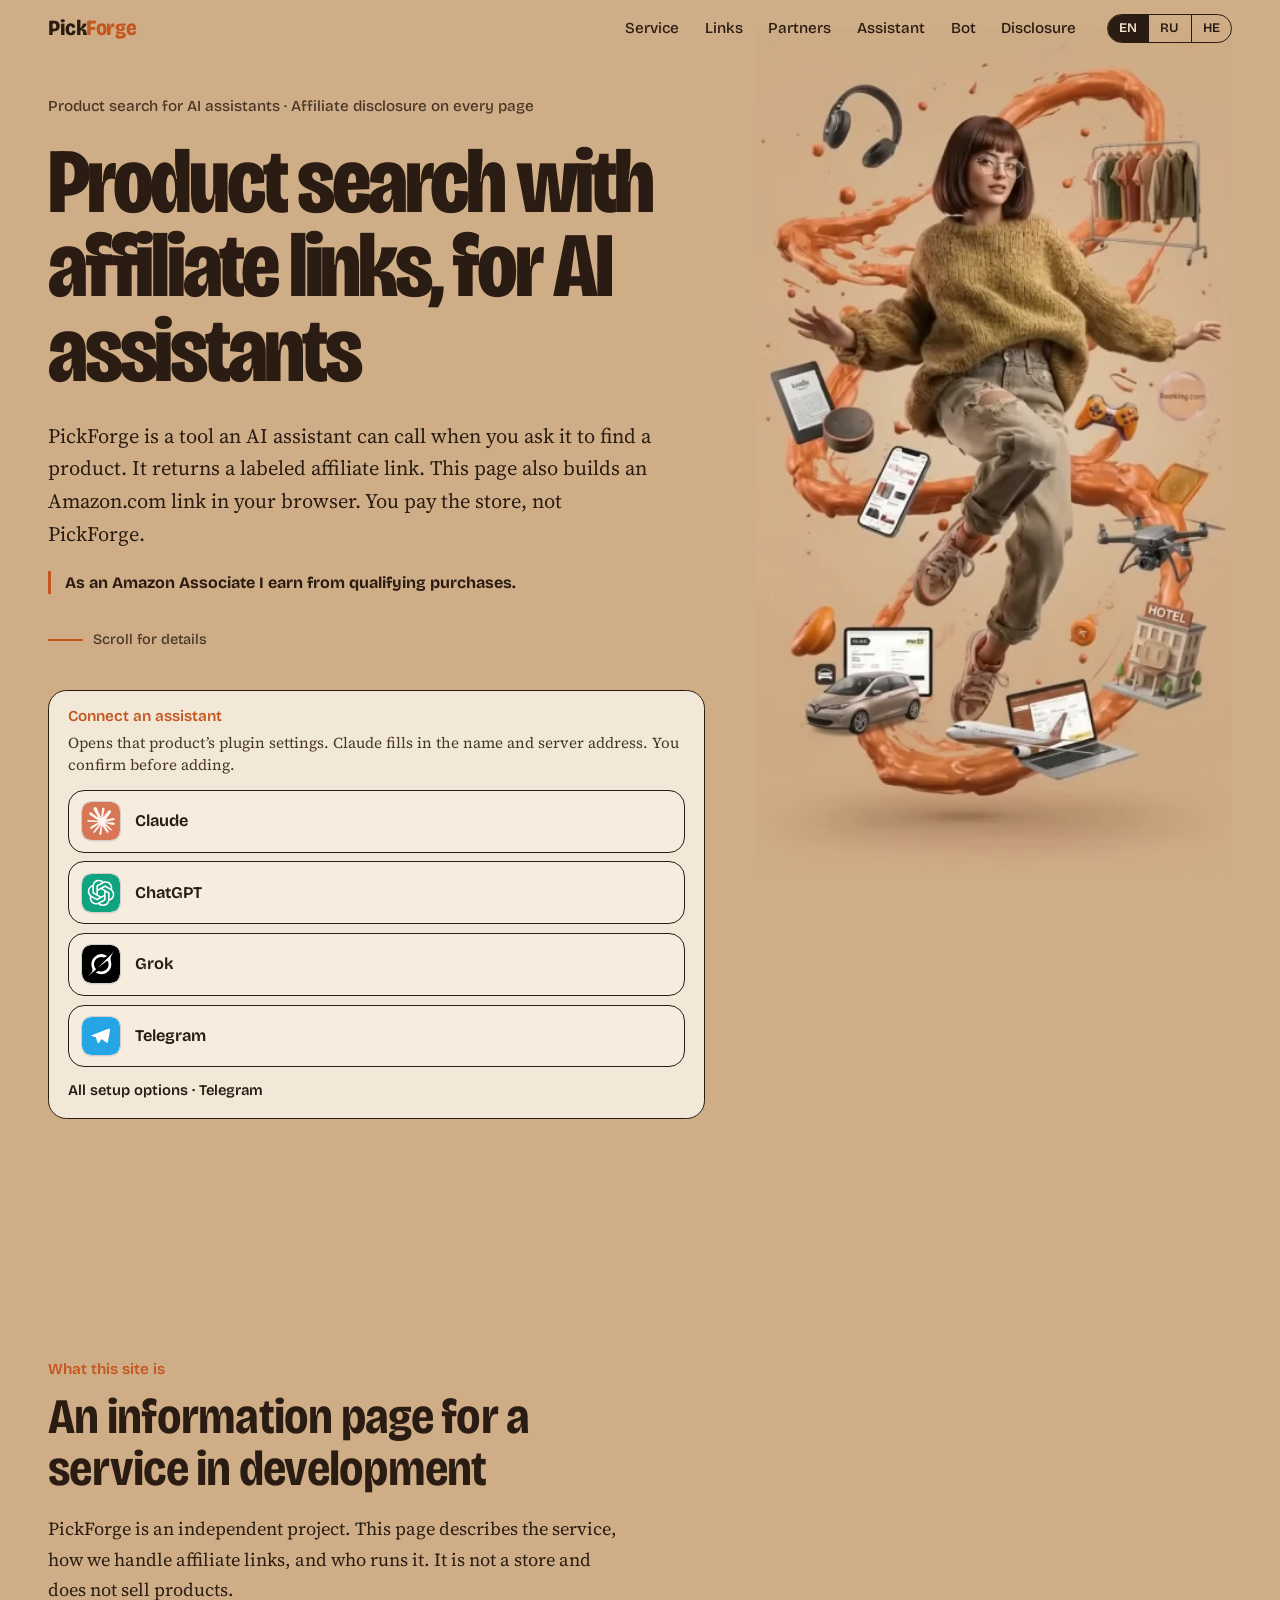
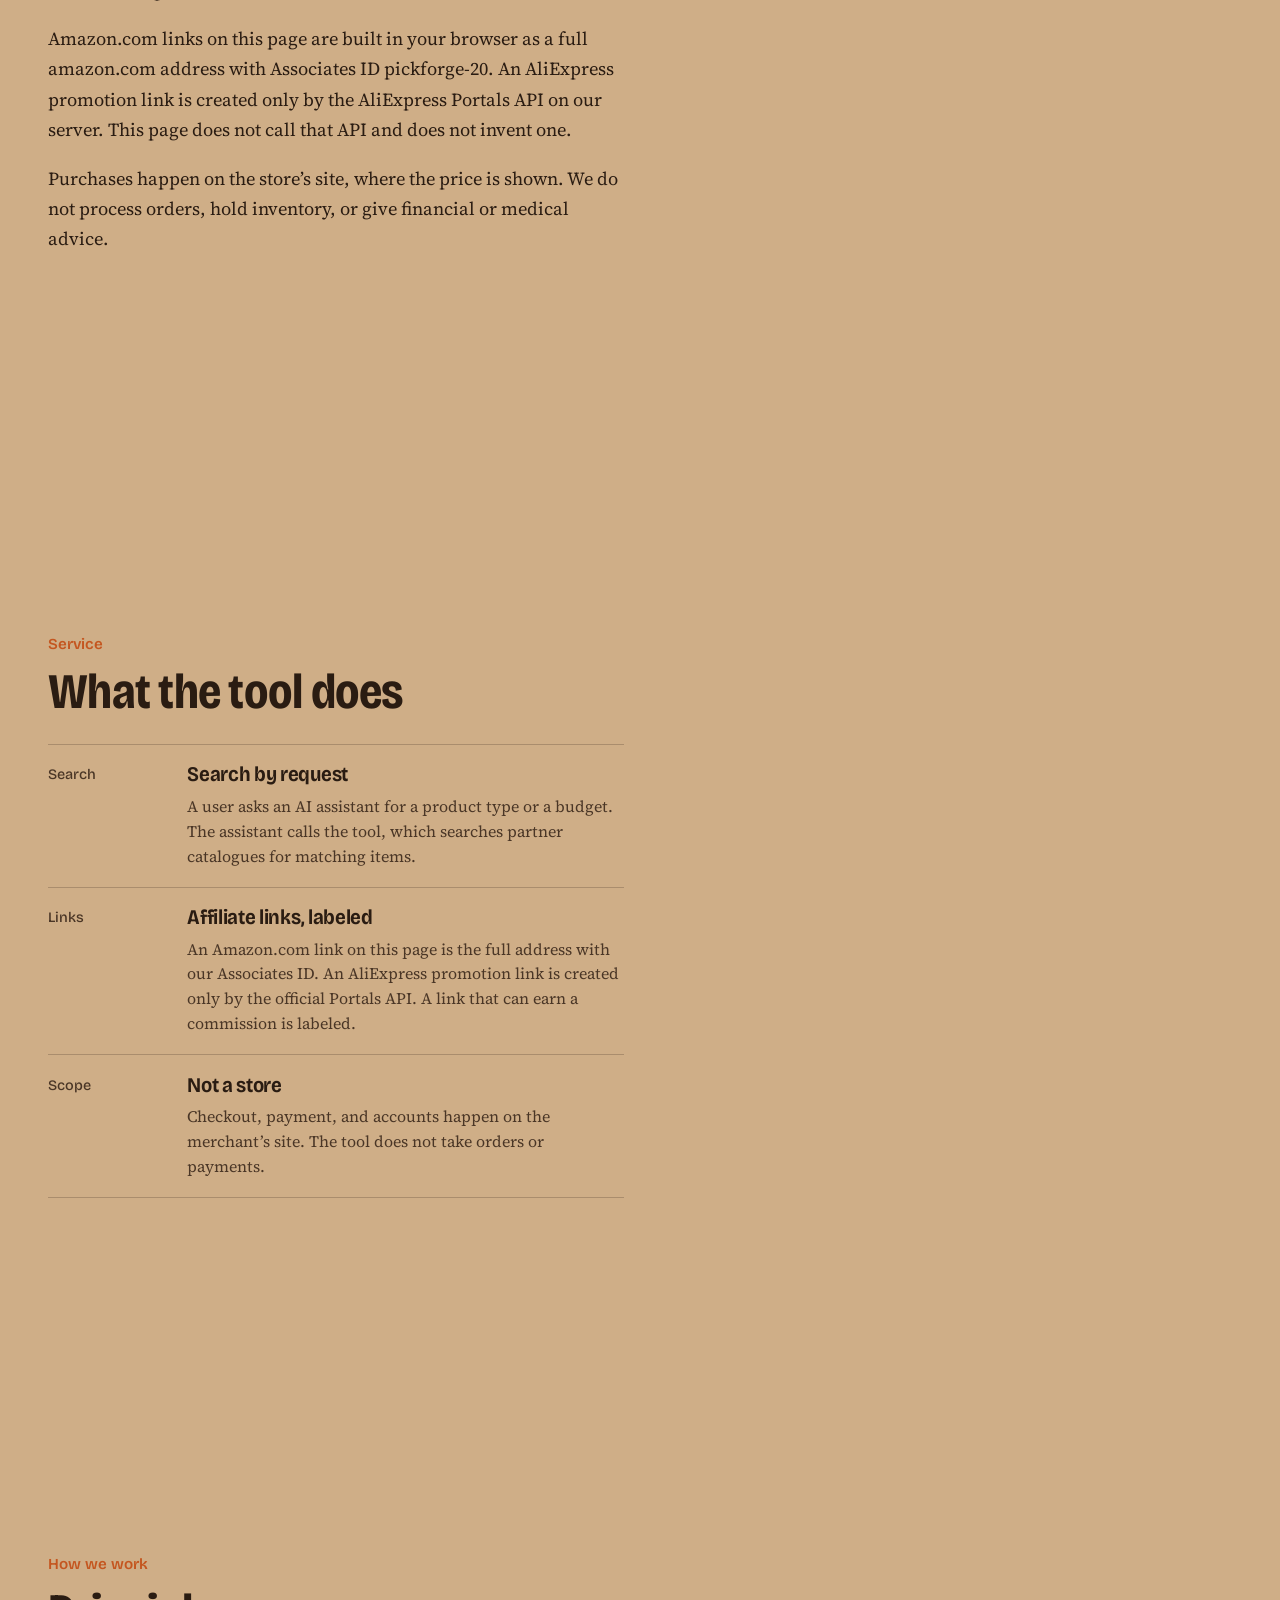
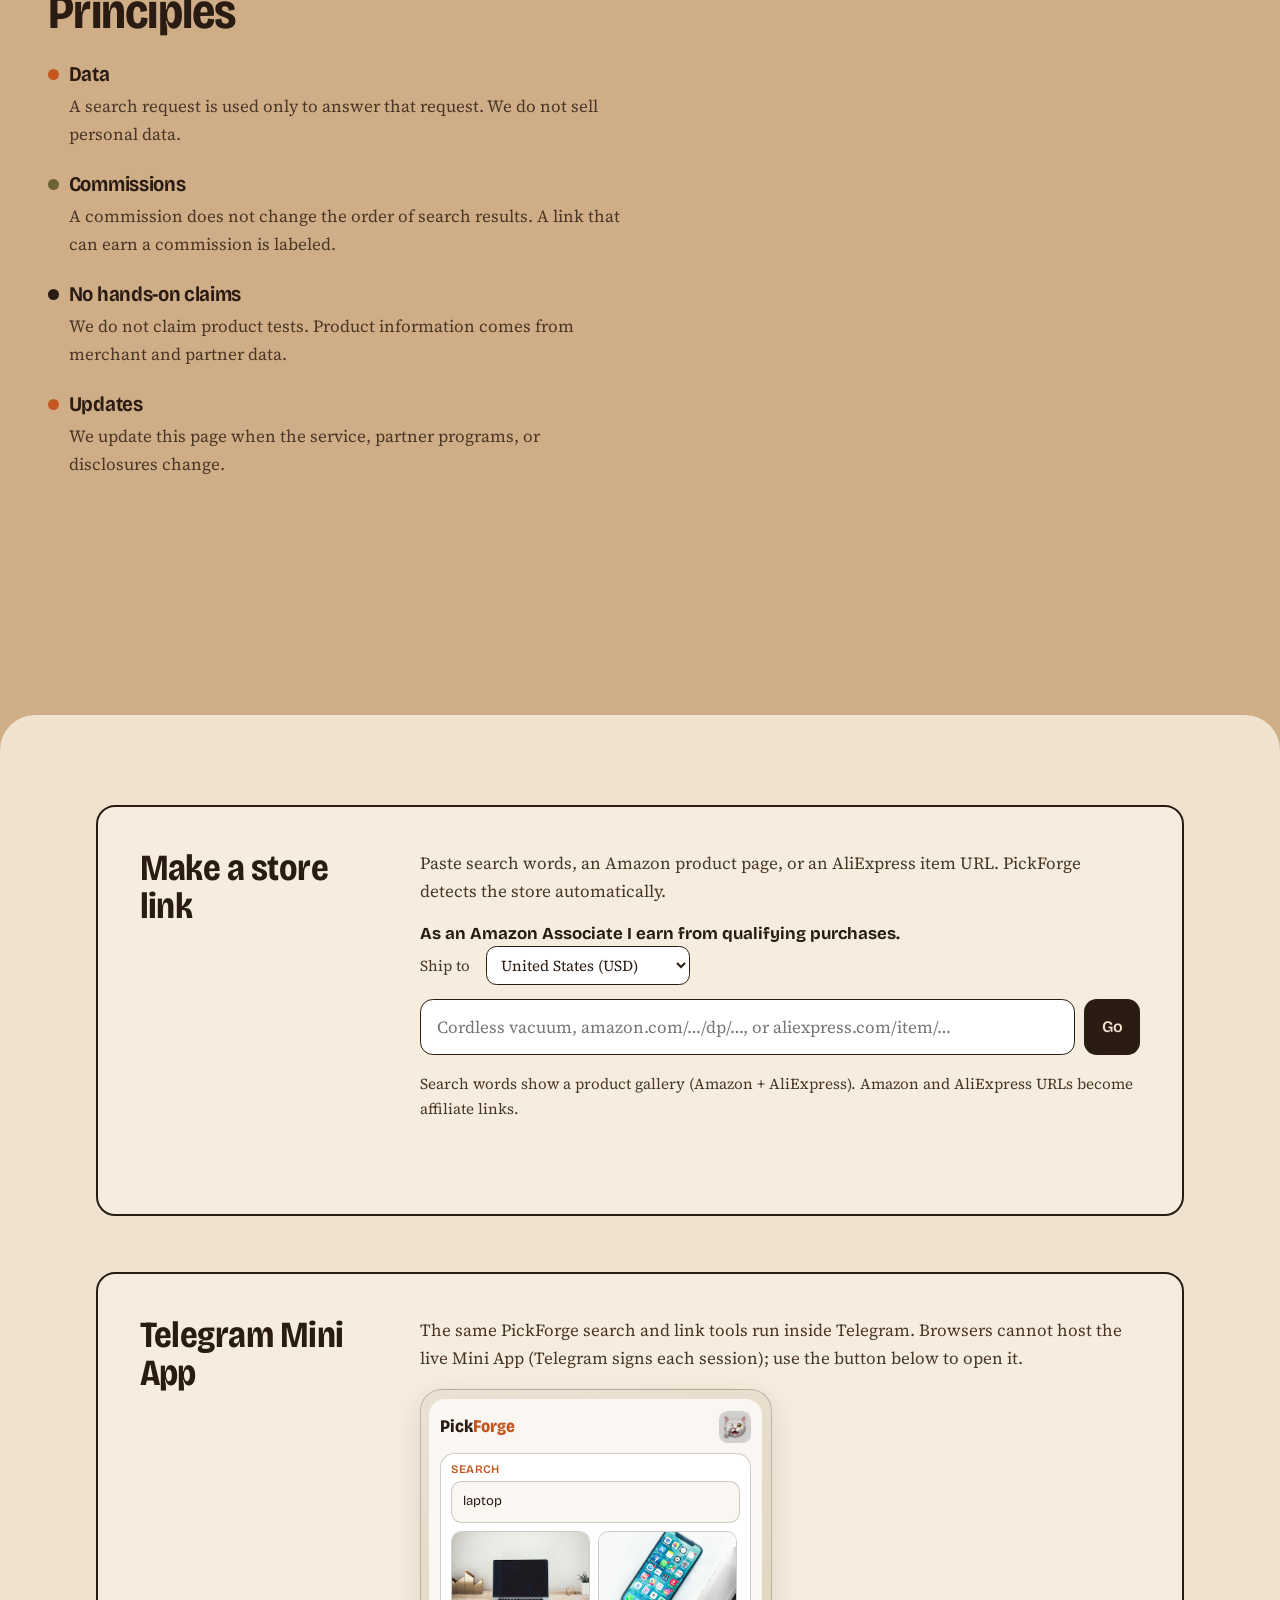
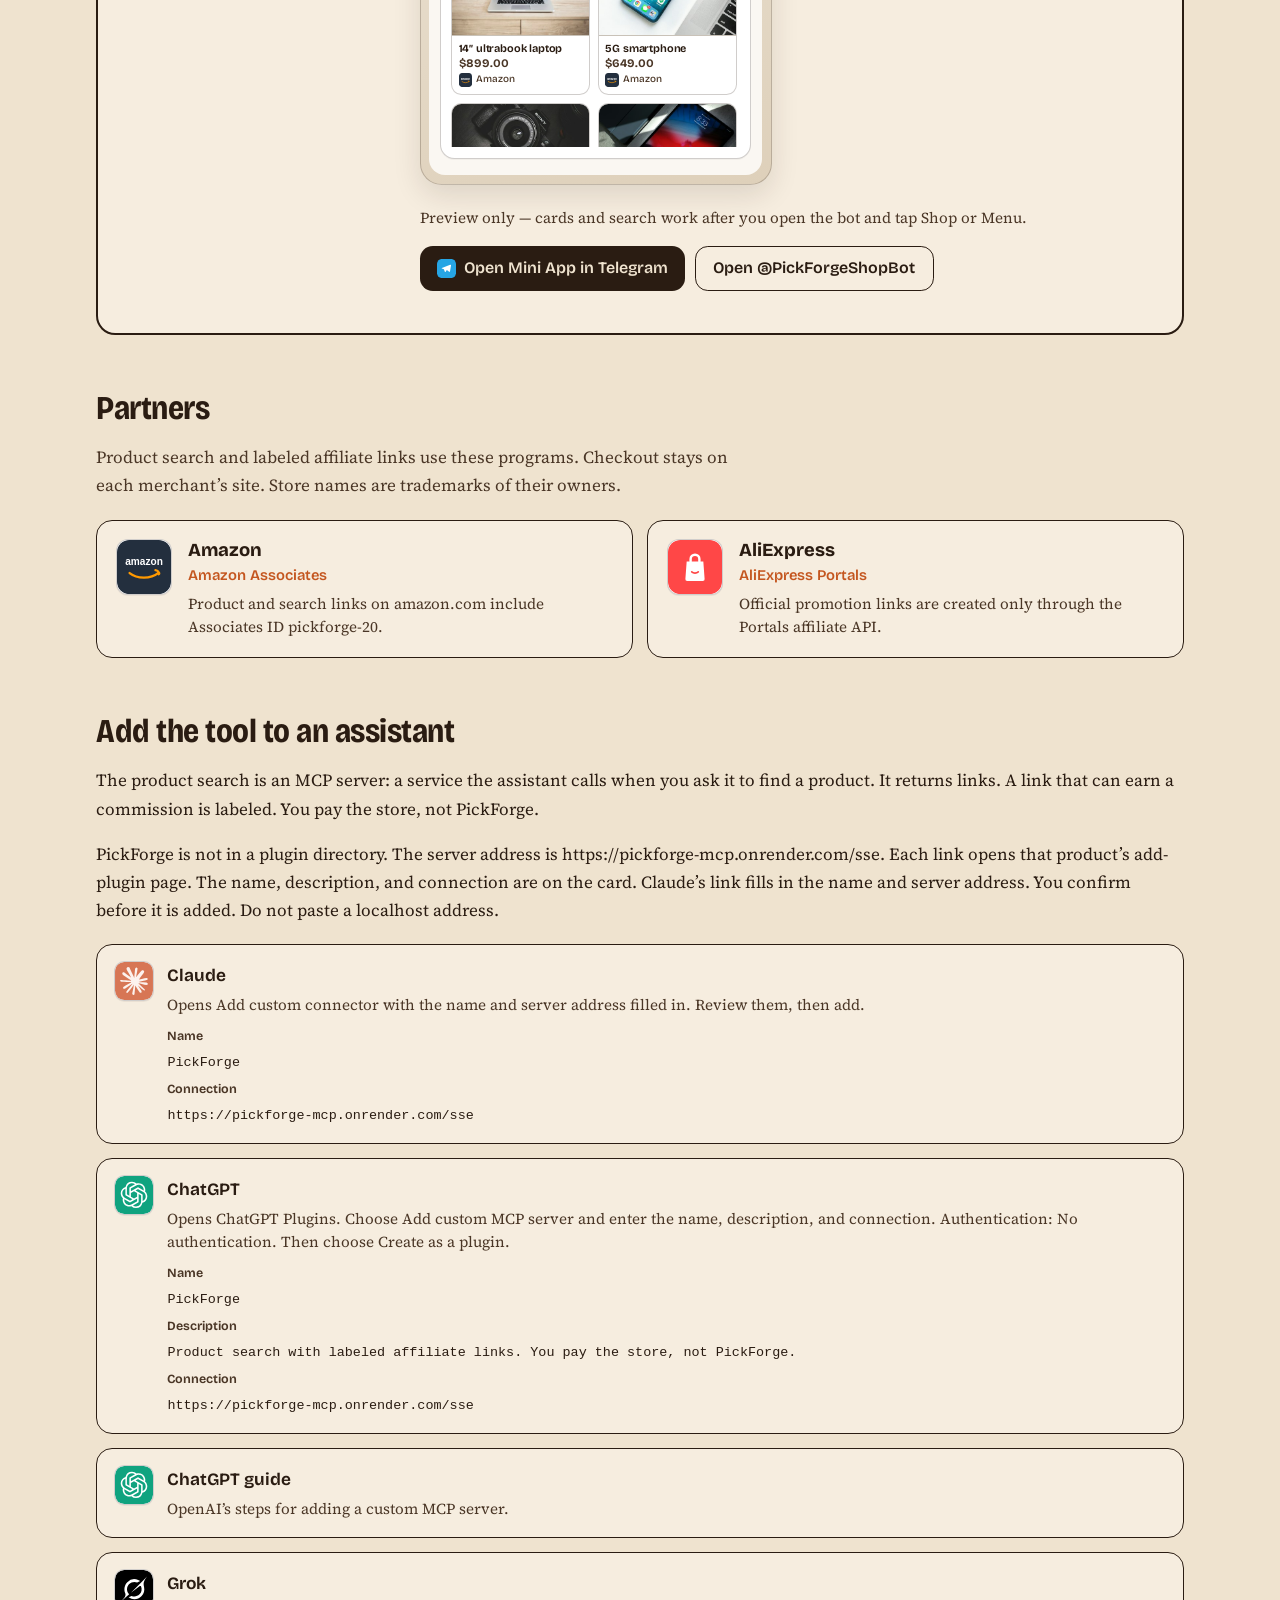
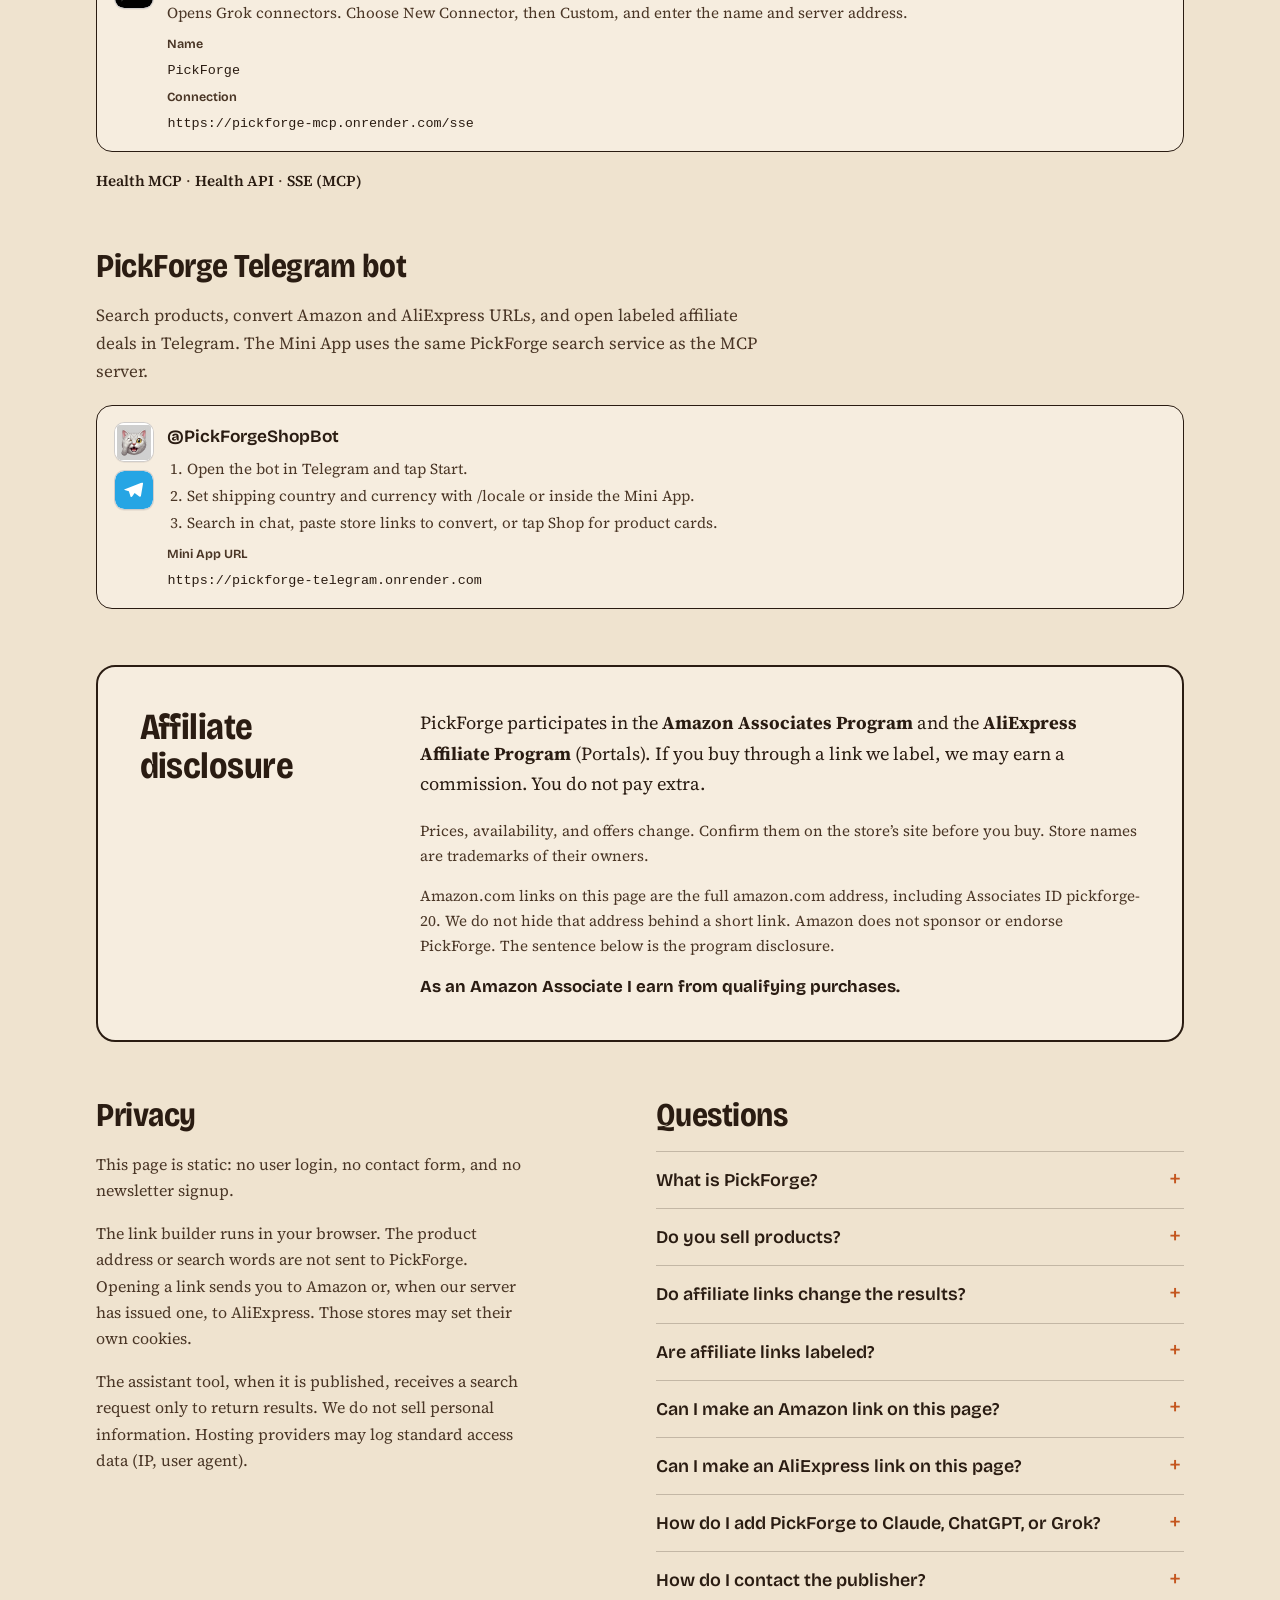
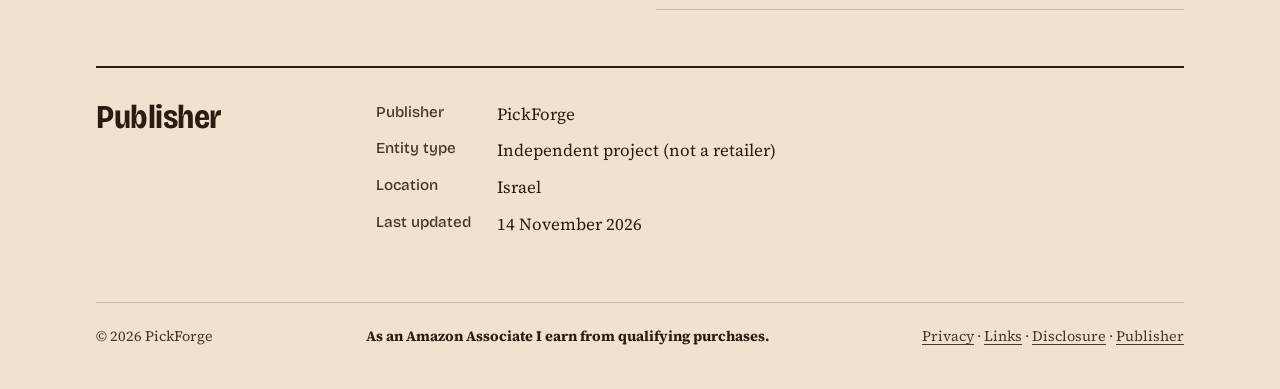
==== commit 4975b64c: "Enhance product search functionality in PickForge by integrating a new search API and updating the l" ====
--- a/index.html
+++ b/index.html
@@ -319,17 +319,26 @@
 
   <div class="paper">
     <div class="paper-inner">
-      <section class="tool" id="links" data-link-tool data-tag="pickforge-20" data-ali-endpoint="https://pickforge-mcp.onrender.com/api/links/aliexpress" data-icon-amazon="assets/stores/amazon.svg" data-icon-ali="assets/stores/aliexpress.svg" aria-labelledby="links-h">
+      <section class="tool" id="links" data-link-tool data-tag="pickforge-20" data-ali-endpoint="https://pickforge-mcp.onrender.com/api/links/aliexpress" data-search-endpoint="https://pickforge-mcp.onrender.com/api/search/products/rich" data-icon-amazon="assets/stores/amazon.svg" data-icon-ali="assets/stores/aliexpress.svg" aria-labelledby="links-h">
         <div>
           <h2 id="links-h">Make a store link</h2>
         </div>
         <div class="tool-body">
           <p>Paste search words, an Amazon product page, or an AliExpress item URL. PickForge detects the store automatically.</p>
           <p class="amazon-exact">As an Amazon Associate I earn from qualifying purchases.</p>
+          <p class="fine link-ship-row">
+            <label for="link-ship">Ship to</label>
+            <select id="link-ship" name="ship" aria-label="Ship to">
+              <option value="US|USD">United States (USD)</option>
+              <option value="IL|ILS">Israel (ILS)</option>
+              <option value="GB|GBP">United Kingdom (GBP)</option>
+              <option value="DE|EUR">Germany (EUR)</option>
+            </select>
+          </p>
           <form id="link-form" action="">
             <label class="sr" for="link-input">Search, Amazon page, or AliExpress URL</label>
             <input id="link-input" name="q" type="text" autocomplete="off" spellcheck="false" maxlength="4000" placeholder="Cordless vacuum, amazon.com/…/dp/…, or aliexpress.com/item/…" required>
-            <button type="submit">Make link</button>
+            <button type="submit">Go</button>
           </form>
           <p class="fine" id="link-note"></p>
           <p class="status" id="link-status" role="status"></p>
@@ -342,10 +351,15 @@
               <button type="button" id="link-copy"></button>
             </div>
           </div>
+          <div id="link-gallery" class="link-gallery" hidden>
+            <p class="kicker" id="link-gallery-kicker"></p>
+            <p class="fine" id="link-gallery-disclose"></p>
+            <div id="link-gallery-list" class="link-gallery-list" role="list"></div>
+          </div>
           <noscript><p>This link builder needs JavaScript.</p></noscript>
         </div>
       </section>
-      <script type="application/json" id="link-strings">{"placeholder": "Cordless vacuum, amazon.com/…/dp/…, or aliexpress.com/item/…", "autoNote": "Search words become an Amazon link with tag=pickforge-20. Amazon and AliExpress URLs are recognized from the address.", "kicker": "Affiliate link", "amazonDisclose": "Affiliate link. As an Amazon Associate I earn from qualifying purchases. Check the current price on Amazon.", "aliDisclose": "Affiliate link. AliExpress Portals issued this promotion link.", "openAmazon": "Open on Amazon", "openAli": "Open on AliExpress", "copy": "Copy", "copied": "Copied", "copyFail": "Copy failed", "working": "Building your link…", "readyAmazon": "Amazon link ready. Open it from this page.", "readyAli": "AliExpress promotion link ready.", "err_empty": "Enter a product page or search words.", "err_short": "Paste the full amazon.com page. Short links such as amzn.to are not used here.", "err_region": "This Associates ID is for Amazon.com only. Other Amazon sites need their own ID.", "err_page": "Paste an Amazon.com product page (/dp/…) or a search page.", "err_query": "Enter at least two characters.", "err_unknown": "Use search words, an amazon.com page, or an AliExpress product URL.", "err_ali_no_api": "AliExpress links need the PickForge link API, which is not wired on this static page. Use search words or an Amazon URL.", "err_ali_page": "Paste an AliExpress product page. The address must contain /item/ and the product number.", "err_ali_fetch": "Could not reach the PickForge link API. Run pickforge-mcp locally on port 3099, or rebuild this page with a public data-ali-endpoint URL."}</script>
+      <script type="application/json" id="link-strings">{"placeholder": "Cordless vacuum, amazon.com/…/dp/…, or aliexpress.com/item/…", "autoNote": "Search words show a product gallery (Amazon + AliExpress). Amazon and AliExpress URLs become affiliate links.", "kicker": "Affiliate link", "amazonDisclose": "Affiliate link. As an Amazon Associate I earn from qualifying purchases. Check the current price on Amazon.", "aliDisclose": "Affiliate link. AliExpress Portals issued this promotion link.", "openAmazon": "Open on Amazon", "openAli": "Open on AliExpress", "copy": "Copy", "copied": "Copied", "copyFail": "Copy failed", "working": "Building your link…", "readyAmazon": "Amazon link ready. Open it from this page.", "readyAli": "AliExpress promotion link ready.", "err_empty": "Enter a product page or search words.", "err_short": "Paste the full amazon.com page. Short links such as amzn.to are not used here.", "err_region": "This Associates ID is for Amazon.com only. Other Amazon sites need their own ID.", "err_page": "Paste an Amazon.com product page (/dp/…) or a search page.", "err_query": "Enter at least two characters.", "err_unknown": "Use search words, an amazon.com page, or an AliExpress product URL.", "err_ali_no_api": "AliExpress links need the PickForge link API, which is not wired on this static page. Use search words or an Amazon URL.", "err_ali_page": "Paste an AliExpress product page. The address must contain /item/ and the product number.", "err_ali_fetch": "Could not reach the PickForge link API. Run pickforge-mcp locally on port 3099, or rebuild this page with a public data-ali-endpoint URL.", "searchWorking": "Searching products…", "readySearch": "Results loaded. Open a deal from the gallery.", "viewDeal": "View deal", "amazonPrice": "Check live price on Amazon", "searchErr": "Product search failed.", "galleryKicker": "Product results", "shipLabel": "Ship to"}</script>
       <section class="tool miniapp" id="mini-app" aria-labelledby="miniapp-h"><div><h2 id="miniapp-h">Telegram Mini App</h2></div><div class="tool-body"><p>The same PickForge search and link tools run inside Telegram. Browsers cannot host the live Mini App (Telegram signs each session); use the button below to open it.</p><div class="miniapp-shell miniapp-shell--light" aria-hidden="true"><div class="miniapp-screen"><div class="miniapp-top"><span class="miniapp-brand" dir="ltr">Pick<span>Forge</span></span><img class="miniapp-mascot" src="assets/face_with_peeking_eye_upload-second_gemini.png" alt="" width="32" height="32" decoding="async"></div><div class="miniapp-block"><span class="miniapp-kicker">Search</span><div class="miniapp-field">laptop</div><div class="miniapp-grid"><article class="miniapp-card"><div class="miniapp-card-media"><img src="assets/miniapp/laptop.jpg" alt="" width="108" height="81" loading="lazy" decoding="async"></div><h3 class="miniapp-card-title">14″ ultrabook laptop</h3><p class="miniapp-card-price">$899.00</p><p class="miniapp-card-store"><img src="assets/stores/amazon.svg" alt="" width="14" height="14" decoding="async"><span>Amazon</span></p></article><article class="miniapp-card"><div class="miniapp-card-media"><img src="assets/miniapp/phone.jpg" alt="" width="108" height="81" loading="lazy" decoding="async"></div><h3 class="miniapp-card-title">5G smartphone</h3><p class="miniapp-card-price">$649.00</p><p class="miniapp-card-store"><img src="assets/stores/amazon.svg" alt="" width="14" height="14" decoding="async"><span>Amazon</span></p></article><article class="miniapp-card"><div class="miniapp-card-media"><img src="assets/miniapp/camera.jpg" alt="" width="108" height="81" loading="lazy" decoding="async"></div><h3 class="miniapp-card-title">Mirrorless camera</h3><p class="miniapp-card-price">$1,199.00</p><p class="miniapp-card-store"><img src="assets/stores/amazon.svg" alt="" width="14" height="14" decoding="async"><span>Amazon</span></p></article><article class="miniapp-card"><div class="miniapp-card-media"><img src="assets/miniapp/tablet.jpg" alt="" width="108" height="81" loading="lazy" decoding="async"></div><h3 class="miniapp-card-title">10″ tablet</h3><p class="miniapp-card-price">$429.00</p><p class="miniapp-card-store"><img src="assets/stores/amazon.svg" alt="" width="14" height="14" decoding="async"><span>Amazon</span></p></article><article class="miniapp-card"><div class="miniapp-card-media"><img src="assets/miniapp/headphones.jpg" alt="" width="108" height="81" loading="lazy" decoding="async"></div><h3 class="miniapp-card-title">Wireless headphones</h3><p class="miniapp-card-price">$79.99</p><p class="miniapp-card-store"><img src="assets/stores/amazon.svg" alt="" width="14" height="14" decoding="async"><span>Amazon</span></p></article><article class="miniapp-card"><div class="miniapp-card-media"><img src="assets/miniapp/watch.jpg" alt="" width="108" height="81" loading="lazy" decoding="async"></div><h3 class="miniapp-card-title">Smartwatch</h3><p class="miniapp-card-price">$249.00</p><p class="miniapp-card-store"><img src="assets/stores/aliexpress.svg" alt="" width="14" height="14" decoding="async"><span>Aliexpress</span></p></article></div></div></div></div><p class="fine">Preview only — cards and search work after you open the bot and tap Shop or Menu.</p><div class="actions"><a href="https://t.me/PickForgeShopBot?startapp" rel="noopener noreferrer"><img src="assets/connectors/telegram.svg" alt="" width="18" height="18" decoding="async"><span>Open Mini App in Telegram</span></a><a class="miniapp-bot-link" href="https://t.me/PickForgeShopBot" rel="noopener noreferrer">Open @PickForgeShopBot</a></div></div></section>
       <section class="partners" id="partners" aria-labelledby="partners-h"><h2 class="sec" id="partners-h">Partners</h2><p class="partners-intro">Product search and labeled affiliate links use these programs. Checkout stays on each merchant’s site. Store names are trademarks of their owners.</p><ul class="partners-grid"><li class="partner-card"><span class="partner-icon" aria-hidden="true"><img src="assets/stores/amazon.svg" alt="" width="56" height="56" loading="lazy" decoding="async"></span><div class="partner-body"><p class="partner-name">Amazon</p><p class="partner-program">Amazon Associates</p><p>Product and search links on amazon.com include Associates ID pickforge-20.</p></div></li><li class="partner-card"><span class="partner-icon" aria-hidden="true"><img src="assets/stores/aliexpress.svg" alt="" width="56" height="56" loading="lazy" decoding="async"></span><div class="partner-body"><p class="partner-name">AliExpress</p><p class="partner-program">AliExpress Portals</p><p>Official promotion links are created only through the Portals affiliate API.</p></div></li></ul></section>
       <section class="assistant" id="assistant" aria-labelledby="asst-h">
--- a/assets/site.css
+++ b/assets/site.css
@@ -1190,6 +1190,25 @@
     gap: 1.75rem
   }
 }
+
+/* link tool — product gallery */
+.link-ship-row{display:flex;flex-wrap:wrap;align-items:center;gap:.5rem 1rem;margin:0 0 .85rem}
+.link-ship-row select{font:inherit;padding:.45rem .65rem;border:1.5px solid var(--ink);border-radius:.65rem;background:#fff;color:var(--ink)}
+.link-gallery{margin-top:1.25rem;padding-top:1rem;border-top:1px solid var(--line)}
+.link-gallery-list{display:grid;grid-template-columns:1fr;gap:.85rem;margin-top:.65rem}
+.link-gallery-card{display:grid;grid-template-columns:1fr;gap:.6rem;padding:.85rem;border:1.5px solid var(--ink);border-radius:1rem;background:#fff;min-width:0}
+.link-gallery-card .card-media{display:flex;flex-direction:column;gap:.35rem}
+.link-gallery-card img.card-photo{width:100%;height:auto;aspect-ratio:1;object-fit:cover;border-radius:.65rem;border:1px solid var(--line);background:var(--paper)}
+.link-gallery-card img.card-photo--store{object-fit:contain;padding:.65rem}
+.link-gallery-card img.store-logo-below{width:18px;height:18px}
+.link-gallery-card h3{margin:0 0 .35rem;font:650 .95rem/1.3 var(--display);display:-webkit-box;-webkit-line-clamp:3;-webkit-box-orient:vertical;overflow:hidden}
+.link-gallery-card .meta{font-size:.8rem;color:var(--ink-2);margin:0 0 .35rem}
+.link-gallery-card .price{font:700 .98rem/1.2 var(--display);margin:0 0 .5rem}
+.link-gallery-card .actions{margin:0}
+.link-gallery-card .actions a{display:inline-flex;width:100%;justify-content:center;font-size:.88rem;padding:.65rem .75rem}
+@media (min-width:640px){.link-gallery-list{grid-template-columns:repeat(2,minmax(0,1fr))}}
+@media (min-width:960px){.link-gallery-list{grid-template-columns:repeat(3,minmax(0,1fr))}}
+@media (min-width:1180px){.link-gallery-list{grid-template-columns:repeat(4,minmax(0,1fr))}}
 
 /* Telegram Mini App preview (static; live app only in Telegram) */
 .miniapp{grid-column:1/-1}
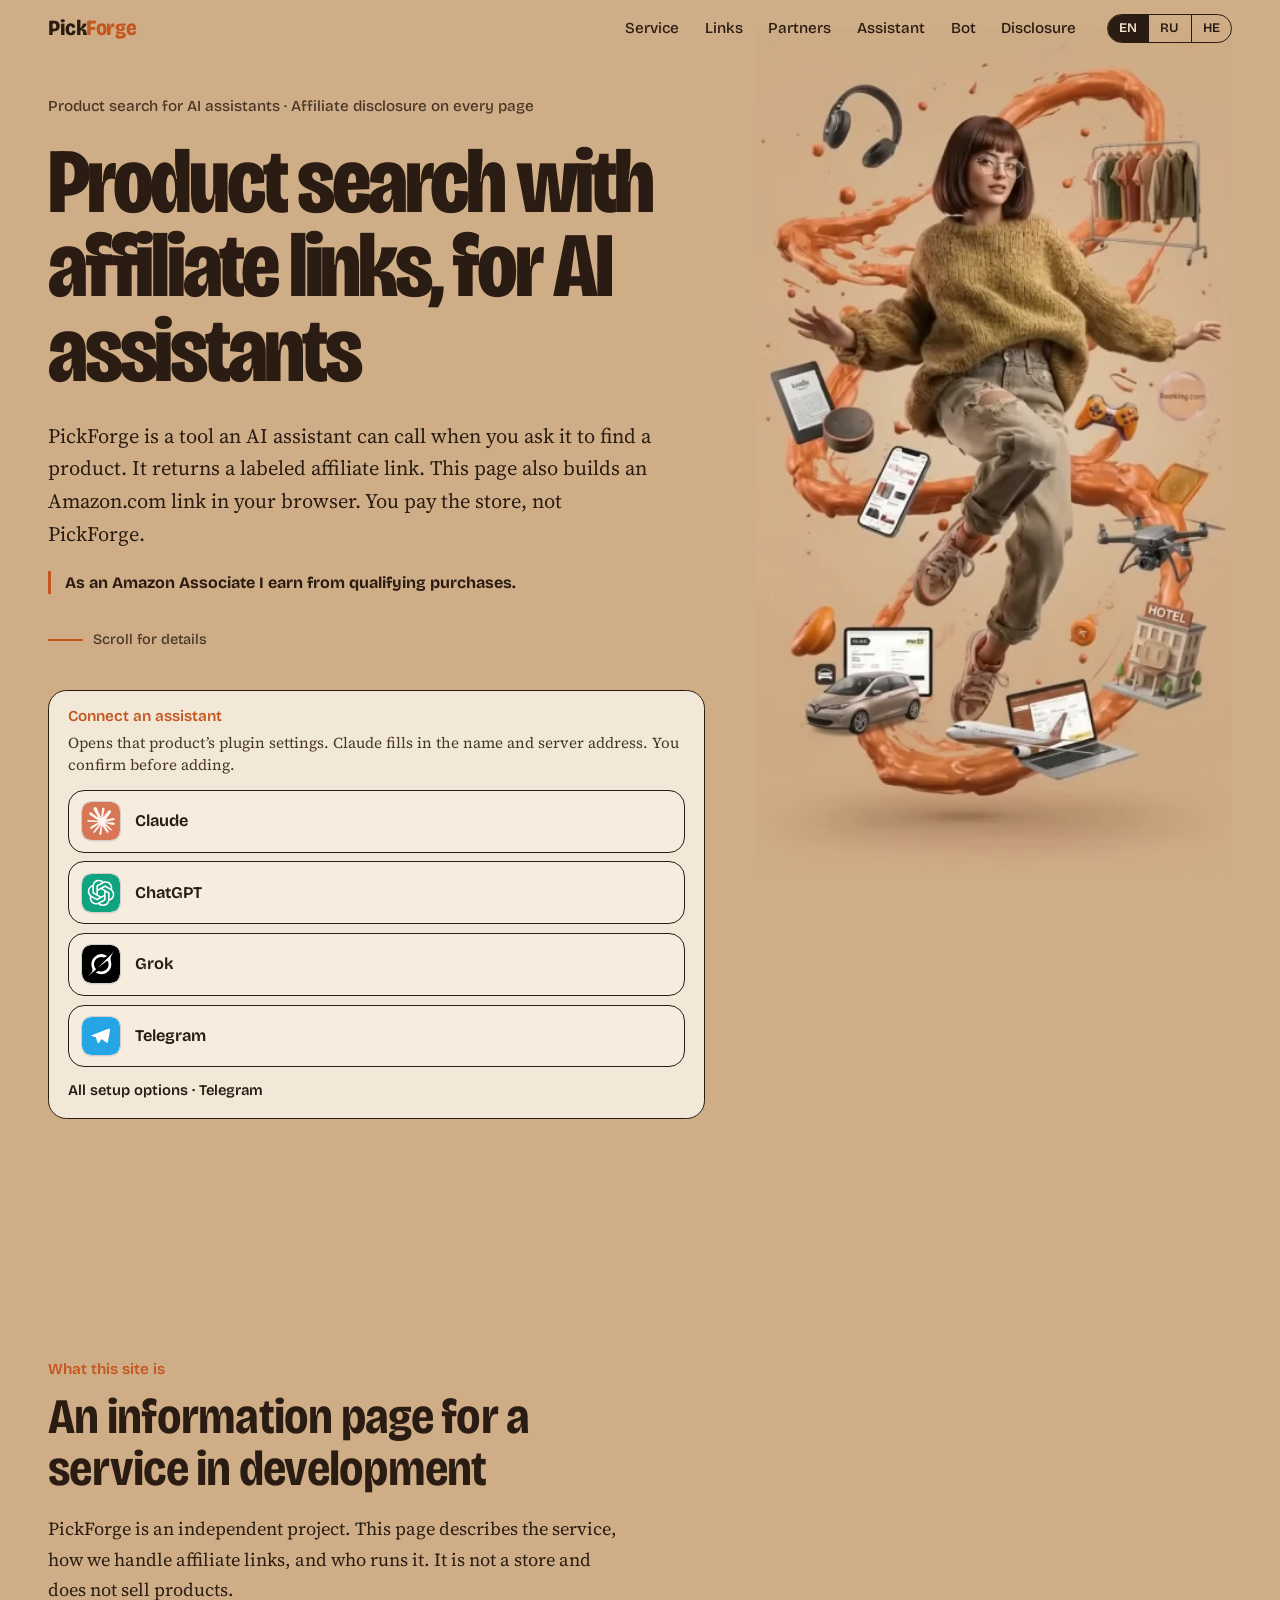
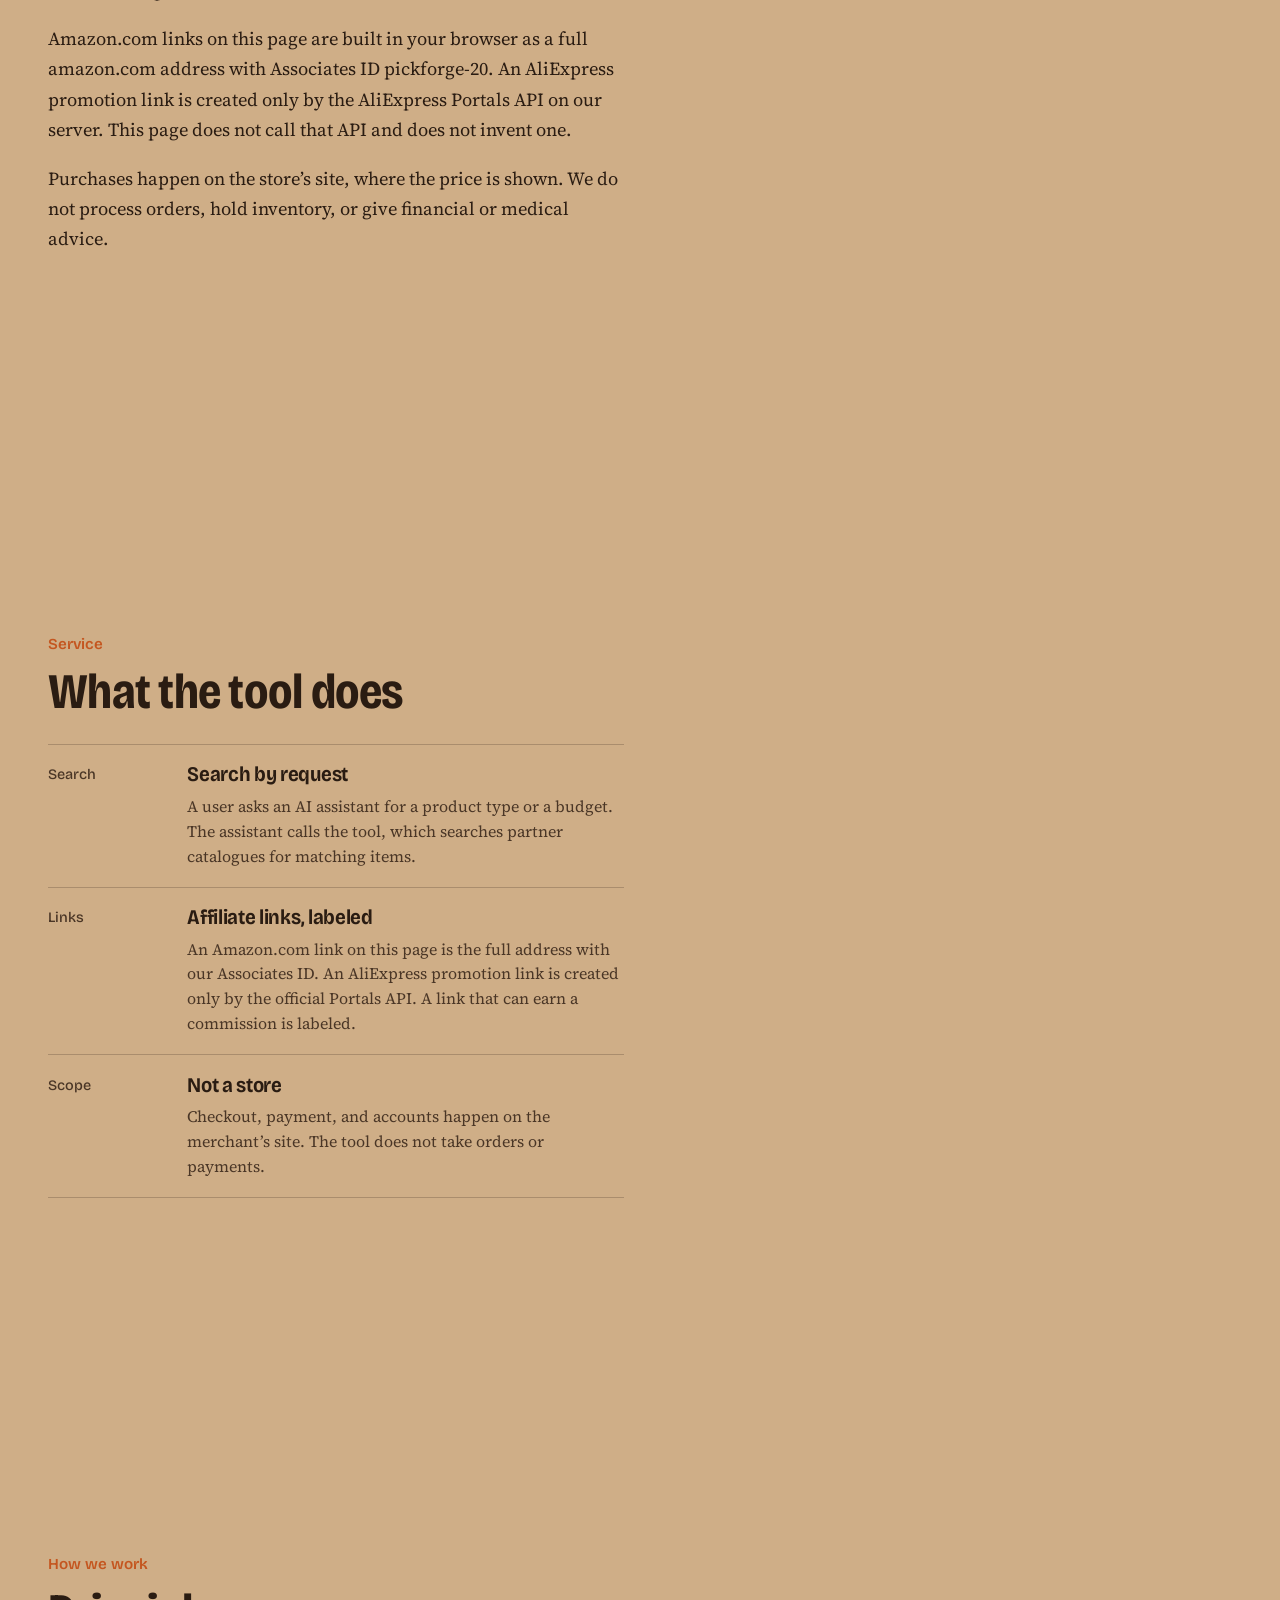
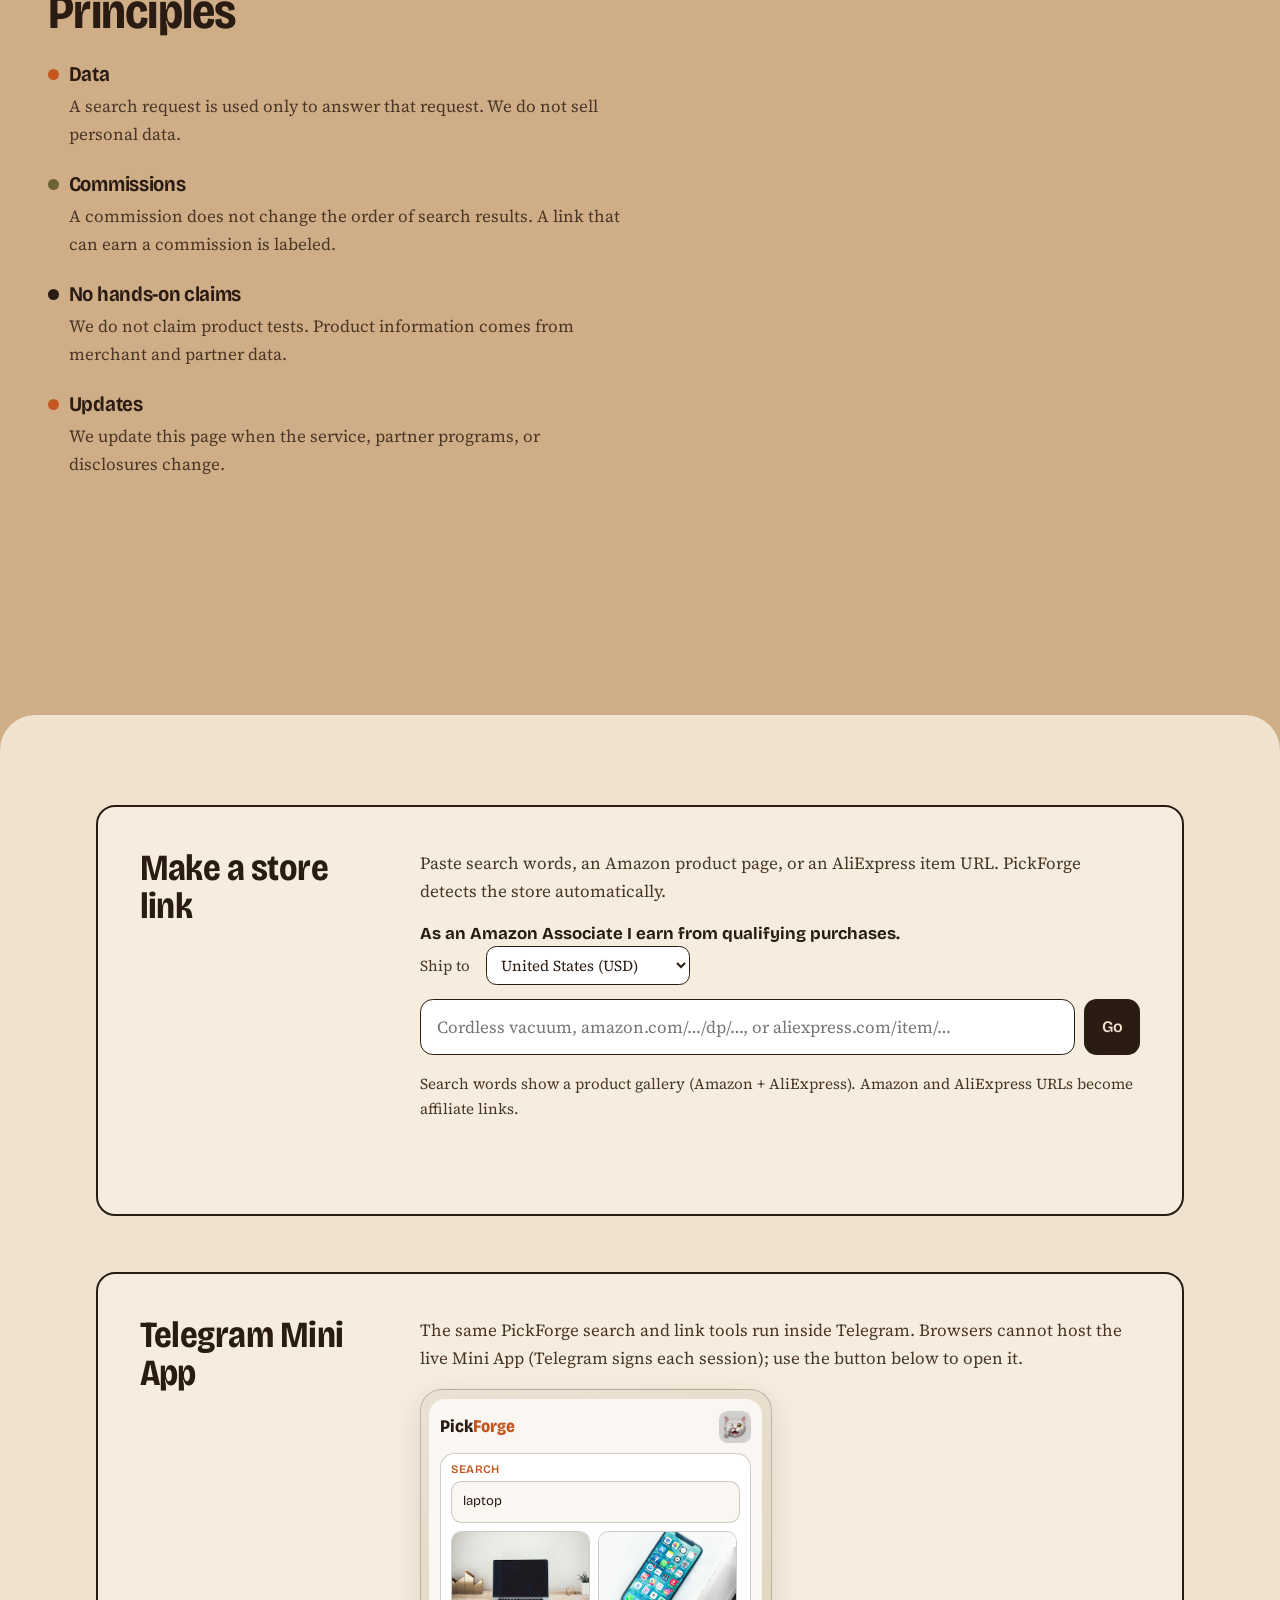
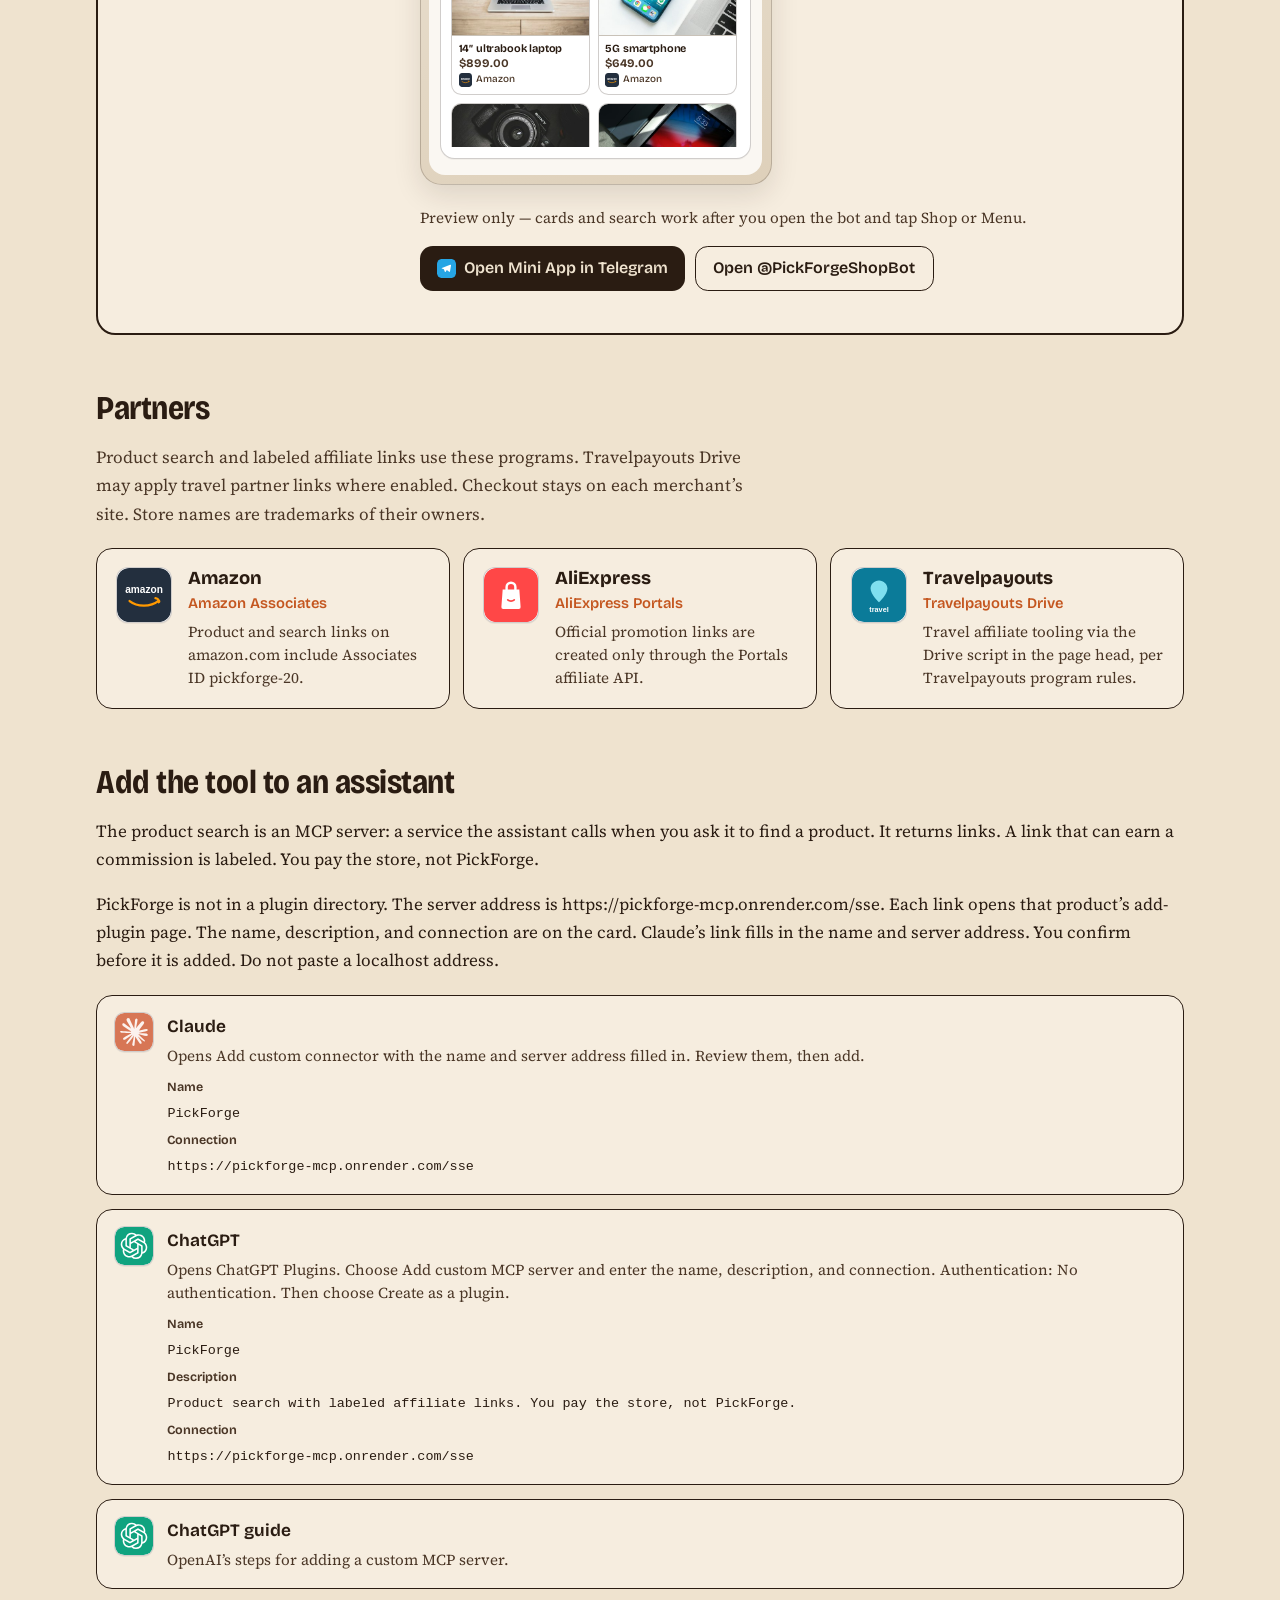
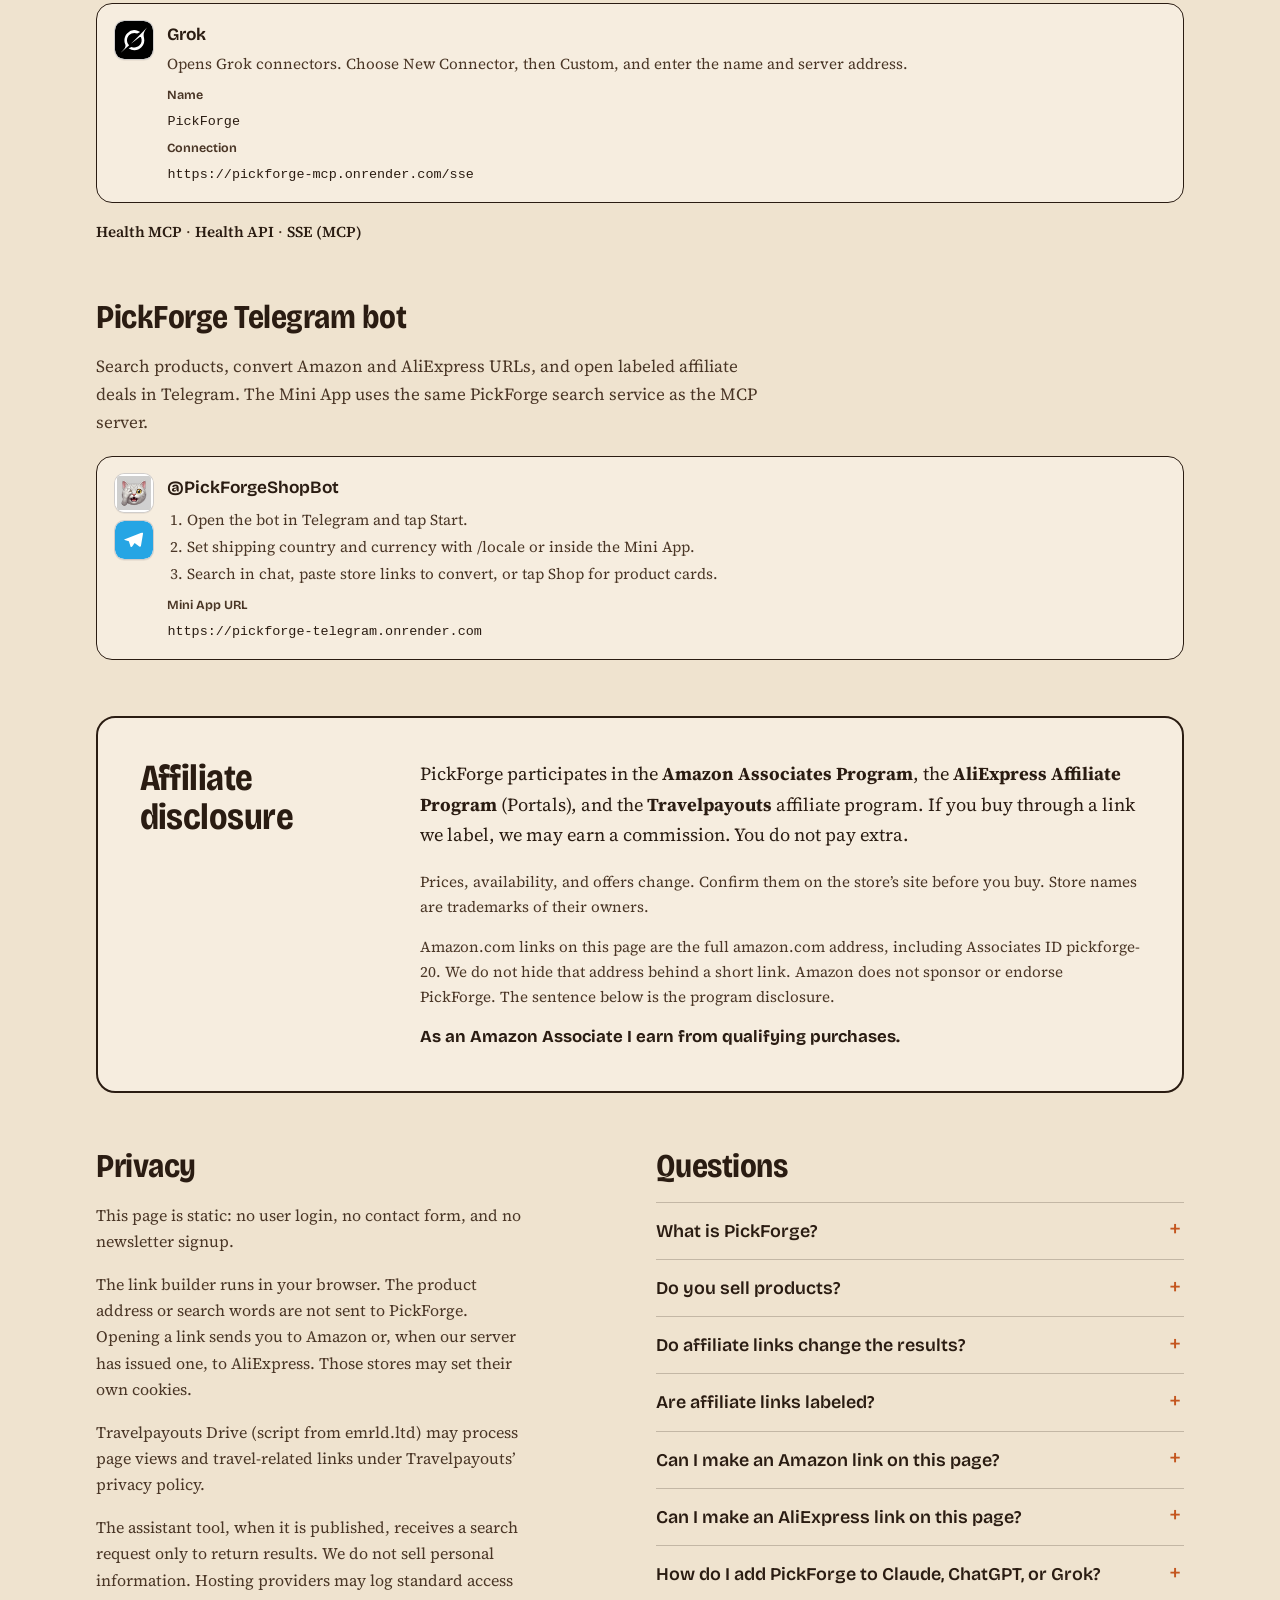
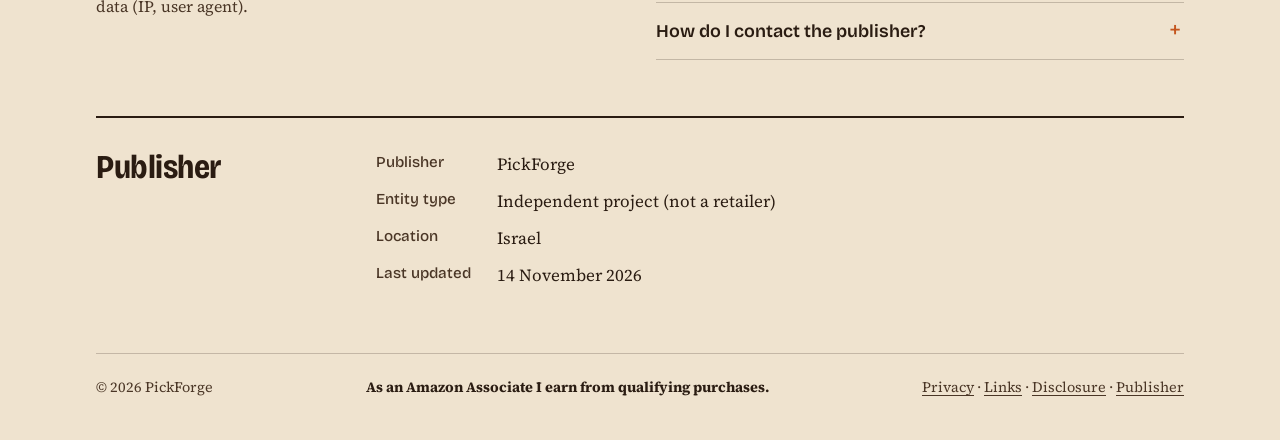
==== commit 1449bf54: "Update affiliate program details and integrate Travelpayouts Drive script across multiple files. Enh" ====
--- a/index.html
+++ b/index.html
@@ -1,6 +1,16 @@
 <!doctype html>
 <html lang="en" dir="ltr">
 <head>
+<script nowprocket data-noptimize="1" data-cfasync="false" data-wpfc-render="false" seraph-accel-crit="1" data-no-defer="1" data-cmp-ab="2">
+  (function () {
+      var script = document.createElement("script");
+      script.async = 1;
+      script.setAttribute("data-cmp-ab","2");
+      script.src = 'https://emrld.ltd/NTk5MTk1.js?t=599195';
+      document.head.appendChild(script);
+  })();
+</script>
+
 <meta charset="utf-8">
 <meta name="viewport" content="width=device-width, initial-scale=1, viewport-fit=cover">
 <title>PickForge: product search and affiliate links for AI assistants</title>
@@ -361,7 +371,7 @@
       </section>
       <script type="application/json" id="link-strings">{"placeholder": "Cordless vacuum, amazon.com/…/dp/…, or aliexpress.com/item/…", "autoNote": "Search words show a product gallery (Amazon + AliExpress). Amazon and AliExpress URLs become affiliate links.", "kicker": "Affiliate link", "amazonDisclose": "Affiliate link. As an Amazon Associate I earn from qualifying purchases. Check the current price on Amazon.", "aliDisclose": "Affiliate link. AliExpress Portals issued this promotion link.", "openAmazon": "Open on Amazon", "openAli": "Open on AliExpress", "copy": "Copy", "copied": "Copied", "copyFail": "Copy failed", "working": "Building your link…", "readyAmazon": "Amazon link ready. Open it from this page.", "readyAli": "AliExpress promotion link ready.", "err_empty": "Enter a product page or search words.", "err_short": "Paste the full amazon.com page. Short links such as amzn.to are not used here.", "err_region": "This Associates ID is for Amazon.com only. Other Amazon sites need their own ID.", "err_page": "Paste an Amazon.com product page (/dp/…) or a search page.", "err_query": "Enter at least two characters.", "err_unknown": "Use search words, an amazon.com page, or an AliExpress product URL.", "err_ali_no_api": "AliExpress links need the PickForge link API, which is not wired on this static page. Use search words or an Amazon URL.", "err_ali_page": "Paste an AliExpress product page. The address must contain /item/ and the product number.", "err_ali_fetch": "Could not reach the PickForge link API. Run pickforge-mcp locally on port 3099, or rebuild this page with a public data-ali-endpoint URL.", "searchWorking": "Searching products…", "readySearch": "Results loaded. Open a deal from the gallery.", "viewDeal": "View deal", "amazonPrice": "Check live price on Amazon", "searchErr": "Product search failed.", "galleryKicker": "Product results", "shipLabel": "Ship to"}</script>
       <section class="tool miniapp" id="mini-app" aria-labelledby="miniapp-h"><div><h2 id="miniapp-h">Telegram Mini App</h2></div><div class="tool-body"><p>The same PickForge search and link tools run inside Telegram. Browsers cannot host the live Mini App (Telegram signs each session); use the button below to open it.</p><div class="miniapp-shell miniapp-shell--light" aria-hidden="true"><div class="miniapp-screen"><div class="miniapp-top"><span class="miniapp-brand" dir="ltr">Pick<span>Forge</span></span><img class="miniapp-mascot" src="assets/face_with_peeking_eye_upload-second_gemini.png" alt="" width="32" height="32" decoding="async"></div><div class="miniapp-block"><span class="miniapp-kicker">Search</span><div class="miniapp-field">laptop</div><div class="miniapp-grid"><article class="miniapp-card"><div class="miniapp-card-media"><img src="assets/miniapp/laptop.jpg" alt="" width="108" height="81" loading="lazy" decoding="async"></div><h3 class="miniapp-card-title">14″ ultrabook laptop</h3><p class="miniapp-card-price">$899.00</p><p class="miniapp-card-store"><img src="assets/stores/amazon.svg" alt="" width="14" height="14" decoding="async"><span>Amazon</span></p></article><article class="miniapp-card"><div class="miniapp-card-media"><img src="assets/miniapp/phone.jpg" alt="" width="108" height="81" loading="lazy" decoding="async"></div><h3 class="miniapp-card-title">5G smartphone</h3><p class="miniapp-card-price">$649.00</p><p class="miniapp-card-store"><img src="assets/stores/amazon.svg" alt="" width="14" height="14" decoding="async"><span>Amazon</span></p></article><article class="miniapp-card"><div class="miniapp-card-media"><img src="assets/miniapp/camera.jpg" alt="" width="108" height="81" loading="lazy" decoding="async"></div><h3 class="miniapp-card-title">Mirrorless camera</h3><p class="miniapp-card-price">$1,199.00</p><p class="miniapp-card-store"><img src="assets/stores/amazon.svg" alt="" width="14" height="14" decoding="async"><span>Amazon</span></p></article><article class="miniapp-card"><div class="miniapp-card-media"><img src="assets/miniapp/tablet.jpg" alt="" width="108" height="81" loading="lazy" decoding="async"></div><h3 class="miniapp-card-title">10″ tablet</h3><p class="miniapp-card-price">$429.00</p><p class="miniapp-card-store"><img src="assets/stores/amazon.svg" alt="" width="14" height="14" decoding="async"><span>Amazon</span></p></article><article class="miniapp-card"><div class="miniapp-card-media"><img src="assets/miniapp/headphones.jpg" alt="" width="108" height="81" loading="lazy" decoding="async"></div><h3 class="miniapp-card-title">Wireless headphones</h3><p class="miniapp-card-price">$79.99</p><p class="miniapp-card-store"><img src="assets/stores/amazon.svg" alt="" width="14" height="14" decoding="async"><span>Amazon</span></p></article><article class="miniapp-card"><div class="miniapp-card-media"><img src="assets/miniapp/watch.jpg" alt="" width="108" height="81" loading="lazy" decoding="async"></div><h3 class="miniapp-card-title">Smartwatch</h3><p class="miniapp-card-price">$249.00</p><p class="miniapp-card-store"><img src="assets/stores/aliexpress.svg" alt="" width="14" height="14" decoding="async"><span>Aliexpress</span></p></article></div></div></div></div><p class="fine">Preview only — cards and search work after you open the bot and tap Shop or Menu.</p><div class="actions"><a href="https://t.me/PickForgeShopBot?startapp" rel="noopener noreferrer"><img src="assets/connectors/telegram.svg" alt="" width="18" height="18" decoding="async"><span>Open Mini App in Telegram</span></a><a class="miniapp-bot-link" href="https://t.me/PickForgeShopBot" rel="noopener noreferrer">Open @PickForgeShopBot</a></div></div></section>
-      <section class="partners" id="partners" aria-labelledby="partners-h"><h2 class="sec" id="partners-h">Partners</h2><p class="partners-intro">Product search and labeled affiliate links use these programs. Checkout stays on each merchant’s site. Store names are trademarks of their owners.</p><ul class="partners-grid"><li class="partner-card"><span class="partner-icon" aria-hidden="true"><img src="assets/stores/amazon.svg" alt="" width="56" height="56" loading="lazy" decoding="async"></span><div class="partner-body"><p class="partner-name">Amazon</p><p class="partner-program">Amazon Associates</p><p>Product and search links on amazon.com include Associates ID pickforge-20.</p></div></li><li class="partner-card"><span class="partner-icon" aria-hidden="true"><img src="assets/stores/aliexpress.svg" alt="" width="56" height="56" loading="lazy" decoding="async"></span><div class="partner-body"><p class="partner-name">AliExpress</p><p class="partner-program">AliExpress Portals</p><p>Official promotion links are created only through the Portals affiliate API.</p></div></li></ul></section>
+      <section class="partners" id="partners" aria-labelledby="partners-h"><h2 class="sec" id="partners-h">Partners</h2><p class="partners-intro">Product search and labeled affiliate links use these programs. Travelpayouts Drive may apply travel partner links where enabled. Checkout stays on each merchant’s site. Store names are trademarks of their owners.</p><ul class="partners-grid"><li class="partner-card"><span class="partner-icon" aria-hidden="true"><img src="assets/stores/amazon.svg" alt="" width="56" height="56" loading="lazy" decoding="async"></span><div class="partner-body"><p class="partner-name">Amazon</p><p class="partner-program">Amazon Associates</p><p>Product and search links on amazon.com include Associates ID pickforge-20.</p></div></li><li class="partner-card"><span class="partner-icon" aria-hidden="true"><img src="assets/stores/aliexpress.svg" alt="" width="56" height="56" loading="lazy" decoding="async"></span><div class="partner-body"><p class="partner-name">AliExpress</p><p class="partner-program">AliExpress Portals</p><p>Official promotion links are created only through the Portals affiliate API.</p></div></li><li class="partner-card"><span class="partner-icon" aria-hidden="true"><img src="assets/stores/travelpayouts.svg" alt="" width="56" height="56" loading="lazy" decoding="async"></span><div class="partner-body"><p class="partner-name">Travelpayouts</p><p class="partner-program">Travelpayouts Drive</p><p>Travel affiliate tooling via the Drive script in the page head, per Travelpayouts program rules.</p></div></li></ul></section>
       <section class="assistant" id="assistant" aria-labelledby="asst-h">
         <h2 class="sec" id="asst-h">Add the tool to an assistant</h2>
         <div><p>The product search is an MCP server: a service the assistant calls when you ask it to find a product. It returns links. A link that can earn a commission is labeled. You pay the store, not PickForge.</p><p>PickForge is not in a plugin directory. The server address is https://pickforge-mcp.onrender.com/sse. Each link opens that product’s add-plugin page. The name, description, and connection are on the card. Claude’s link fills in the name and server address. You confirm before it is added. Do not paste a localhost address.</p><ul class="connectors connectors--setup"><li class="connector-card"><span class="connector-icon" aria-hidden="true"><img src="assets/connectors/claude.svg" alt="" width="40" height="40" loading="lazy" decoding="async"></span><div class="connector-body"><a href="https://claude.ai/customize/connectors?modal=add-custom-connector&amp;connectorName=PickForge&amp;connectorUrl=https%3A%2F%2Fpickforge-mcp.onrender.com%2Fsse" rel="noopener noreferrer">Claude</a><p>Opens Add custom connector with the name and server address filled in. Review them, then add.</p><dl class="connector-fields"><div><dt>Name</dt><dd><code>PickForge</code></dd></div><div><dt>Connection</dt><dd><code>https://pickforge-mcp.onrender.com/sse</code></dd></div></dl></div></li>
@@ -372,11 +382,11 @@
       <section class="telegram" id="telegram" aria-labelledby="telegram-h"><h2 class="sec" id="telegram-h">PickForge Telegram bot</h2><p class="telegram-intro">Search products, convert Amazon and AliExpress URLs, and open labeled affiliate deals in Telegram. The Mini App uses the same PickForge search service as the MCP server.</p><ul class="connectors connectors--setup"><li class="connector-card connector-card--telegram"><span class="connector-icons-duo" aria-hidden="true"><span class="connector-icon connector-icon--mascot"><img src="assets/face_with_peeking_eye_upload-second_gemini.png" alt="" width="40" height="40" loading="lazy" decoding="async"></span><span class="connector-icon connector-icon--telegram" aria-hidden="true"><img src="assets/connectors/telegram.svg" alt="" width="40" height="40" loading="lazy" decoding="async"></span></span><div class="connector-body"><a href="https://t.me/PickForgeShopBot" rel="noopener noreferrer">@PickForgeShopBot</a><ol class="telegram-steps"><li>Open the bot in Telegram and tap Start.</li><li>Set shipping country and currency with /locale or inside the Mini App.</li><li>Search in chat, paste store links to convert, or tap Shop for product cards.</li></ol><dl class="connector-fields"><div><dt>Mini App URL</dt><dd><code dir="ltr">https://pickforge-telegram.onrender.com</code></dd></div></dl></div></li></ul></section>
       <section class="disclosure" id="disclosure" aria-labelledby="disc-h">
         <h2 id="disc-h">Affiliate disclosure</h2>
-        <div class="body"><p>PickForge participates in the <strong>Amazon Associates Program</strong> and the <strong>AliExpress Affiliate Program</strong> (Portals). If you buy through a link we label, we may earn a commission. You do not pay extra.</p><p class="fine">Prices, availability, and offers change. Confirm them on the store’s site before you buy. Store names are trademarks of their owners.</p><p class="fine">Amazon.com links on this page are the full amazon.com address, including Associates ID pickforge-20. We do not hide that address behind a short link. Amazon does not sponsor or endorse PickForge. The sentence below is the program disclosure.</p><p class="amazon-exact">As an Amazon Associate I earn from qualifying purchases.</p></div>
+        <div class="body"><p>PickForge participates in the <strong>Amazon Associates Program</strong>, the <strong>AliExpress Affiliate Program</strong> (Portals), and the <strong>Travelpayouts</strong> affiliate program. If you buy through a link we label, we may earn a commission. You do not pay extra.</p><p class="fine">Prices, availability, and offers change. Confirm them on the store’s site before you buy. Store names are trademarks of their owners.</p><p class="fine">Amazon.com links on this page are the full amazon.com address, including Associates ID pickforge-20. We do not hide that address behind a short link. Amazon does not sponsor or endorse PickForge. The sentence below is the program disclosure.</p><p class="amazon-exact">As an Amazon Associate I earn from qualifying purchases.</p></div>
       </section>
       <section class="privacy" id="privacy" aria-labelledby="priv-h">
         <h2 class="sec" id="priv-h">Privacy</h2>
-        <p>This page is static: no user login, no contact form, and no newsletter signup.</p><p>The link builder runs in your browser. The product address or search words are not sent to PickForge. Opening a link sends you to Amazon or, when our server has issued one, to AliExpress. Those stores may set their own cookies.</p><p>The assistant tool, when it is published, receives a search request only to return results. We do not sell personal information. Hosting providers may log standard access data (IP, user agent).</p>
+        <p>This page is static: no user login, no contact form, and no newsletter signup.</p><p>The link builder runs in your browser. The product address or search words are not sent to PickForge. Opening a link sends you to Amazon or, when our server has issued one, to AliExpress. Those stores may set their own cookies.</p><p>Travelpayouts Drive (script from emrld.ltd) may process page views and travel-related links under Travelpayouts’ privacy policy.</p><p>The assistant tool, when it is published, receives a search request only to return results. We do not sell personal information. Hosting providers may log standard access data (IP, user agent).</p>
       </section>
       <section class="faq" id="faq" aria-labelledby="faq-h">
         <h2 class="sec" id="faq-h">Questions</h2>
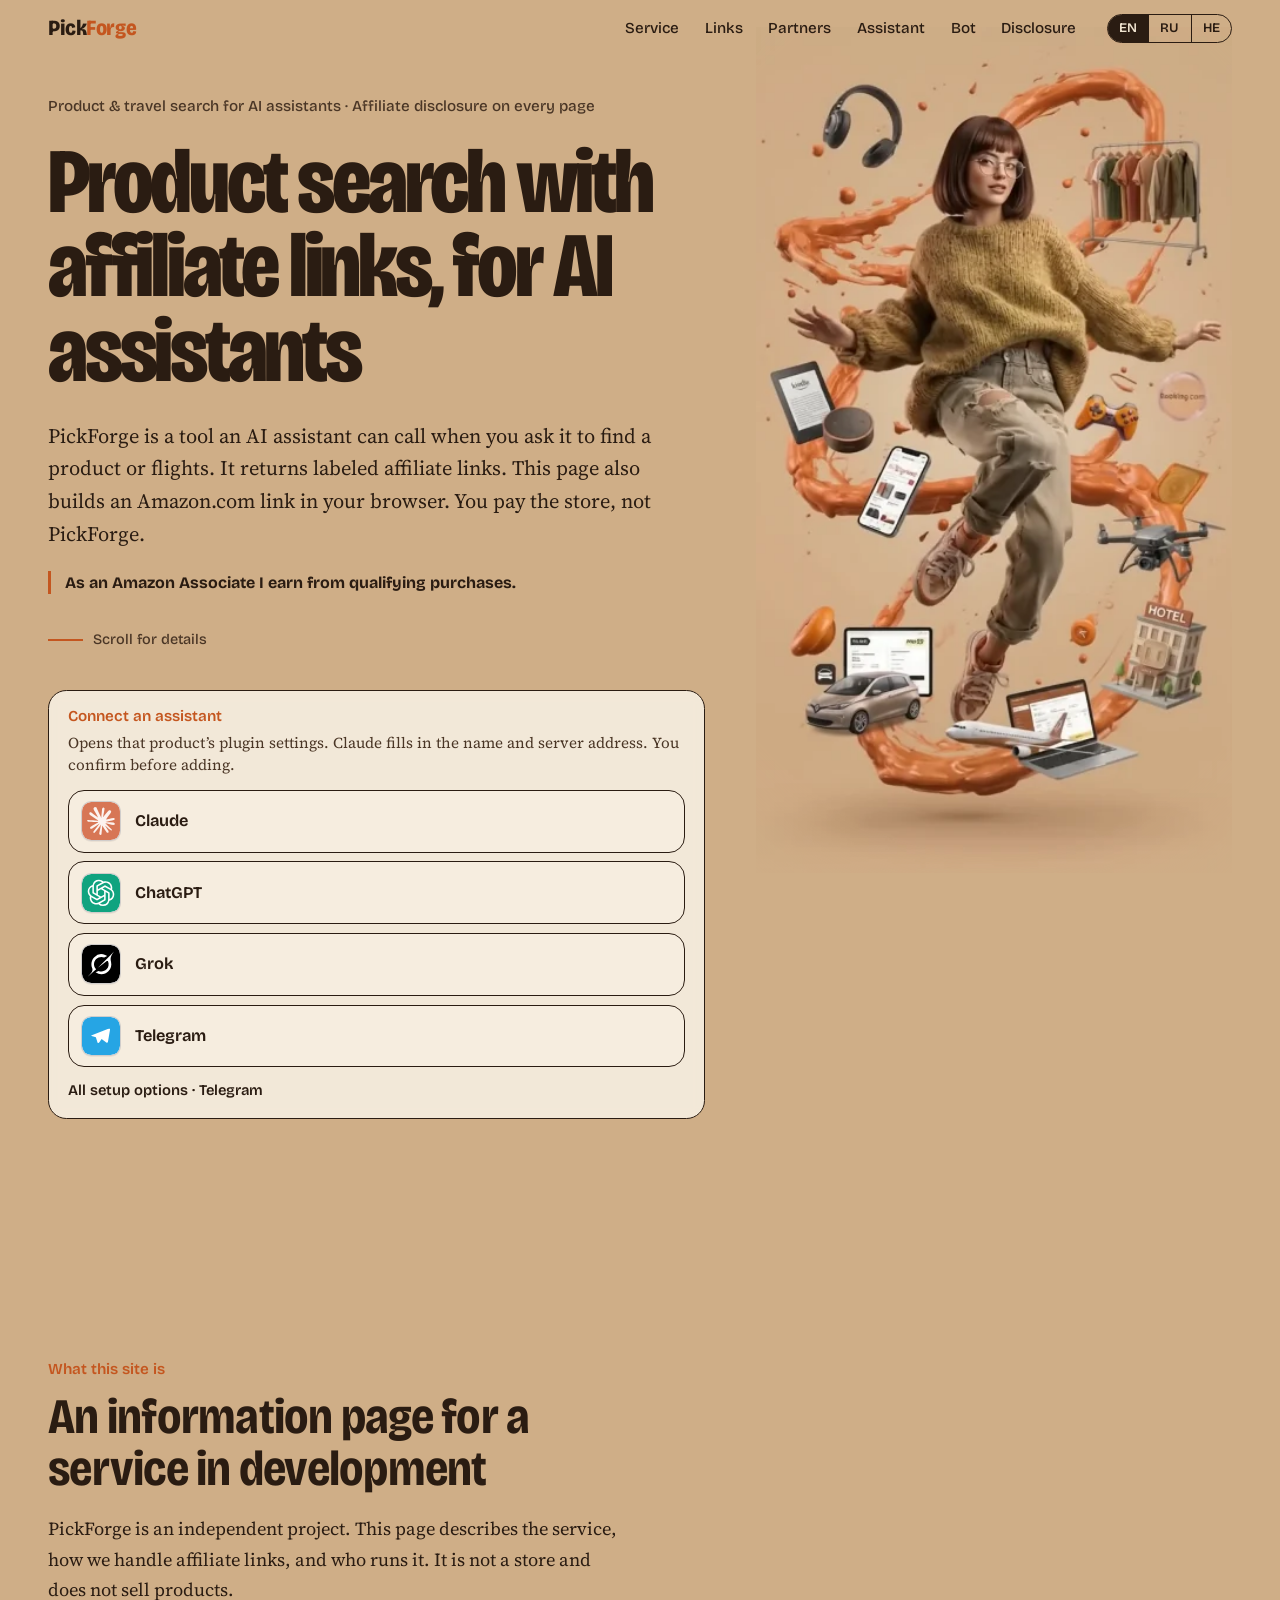
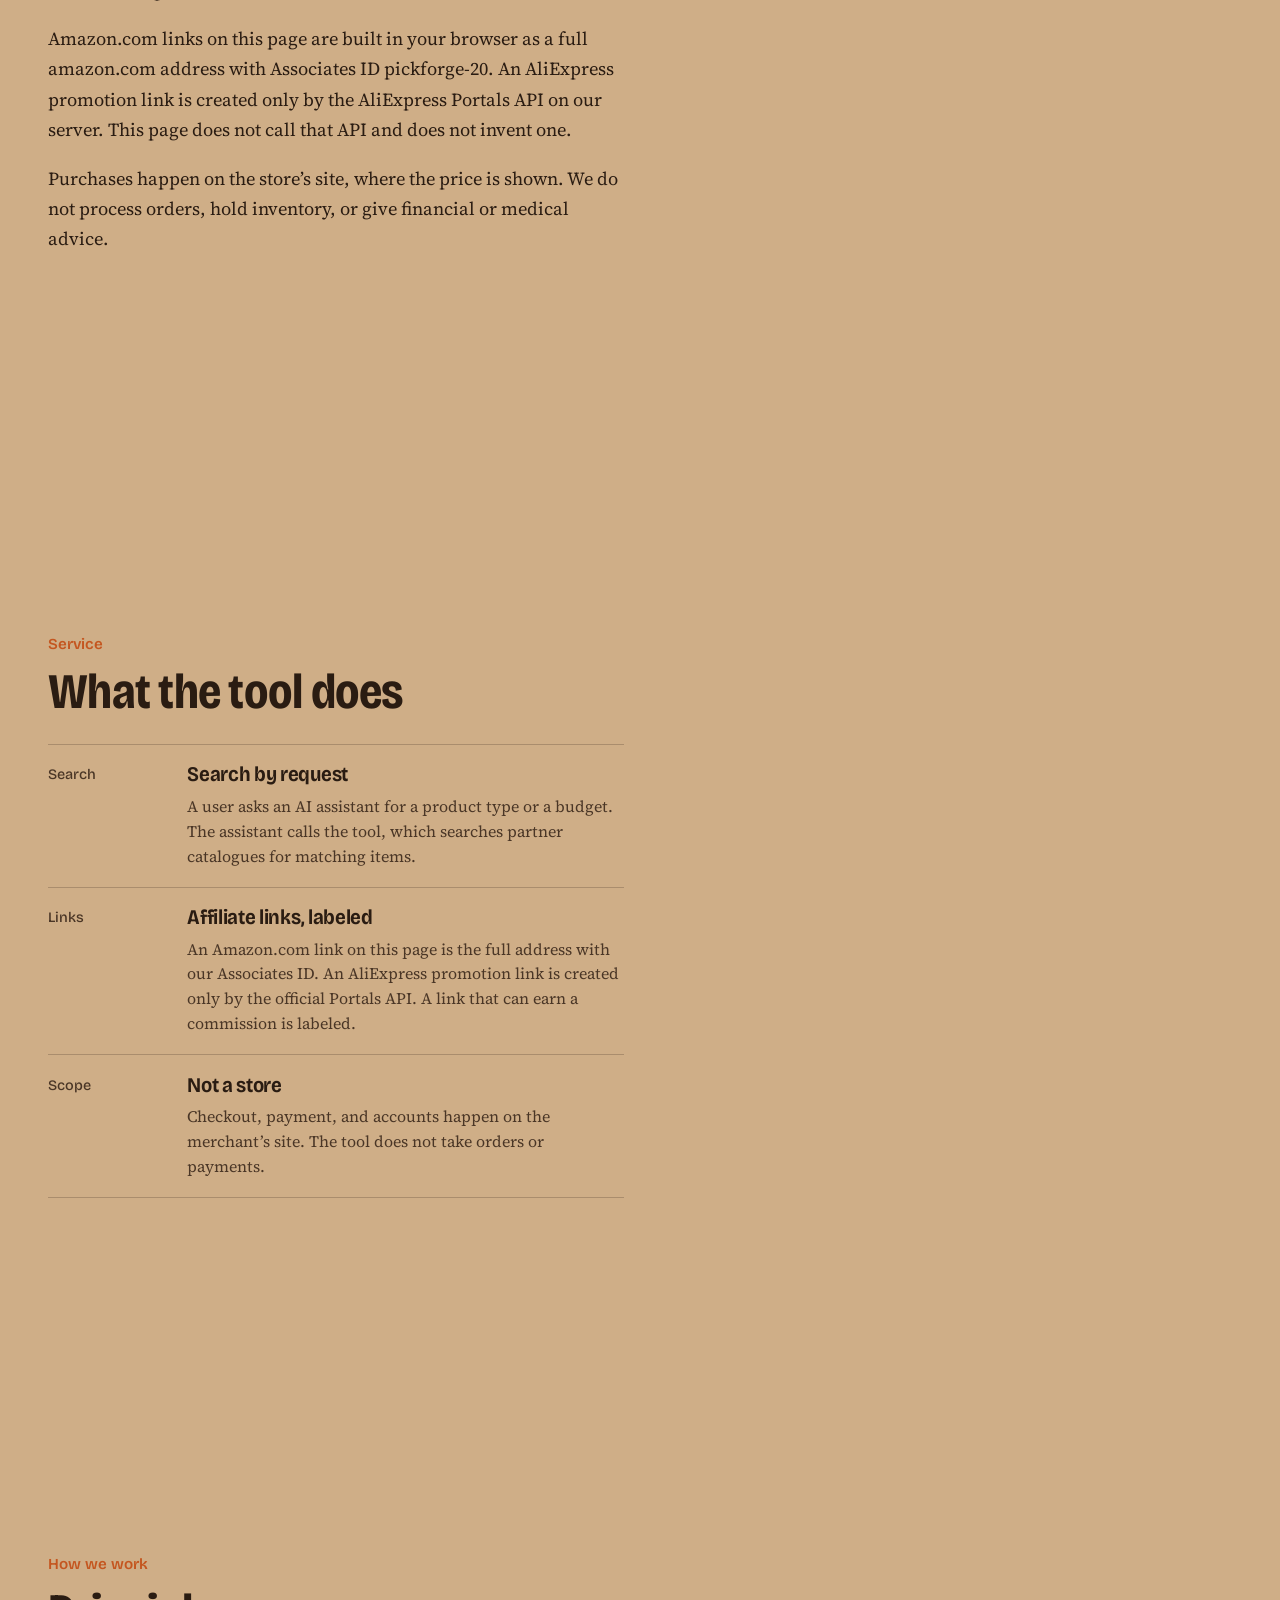
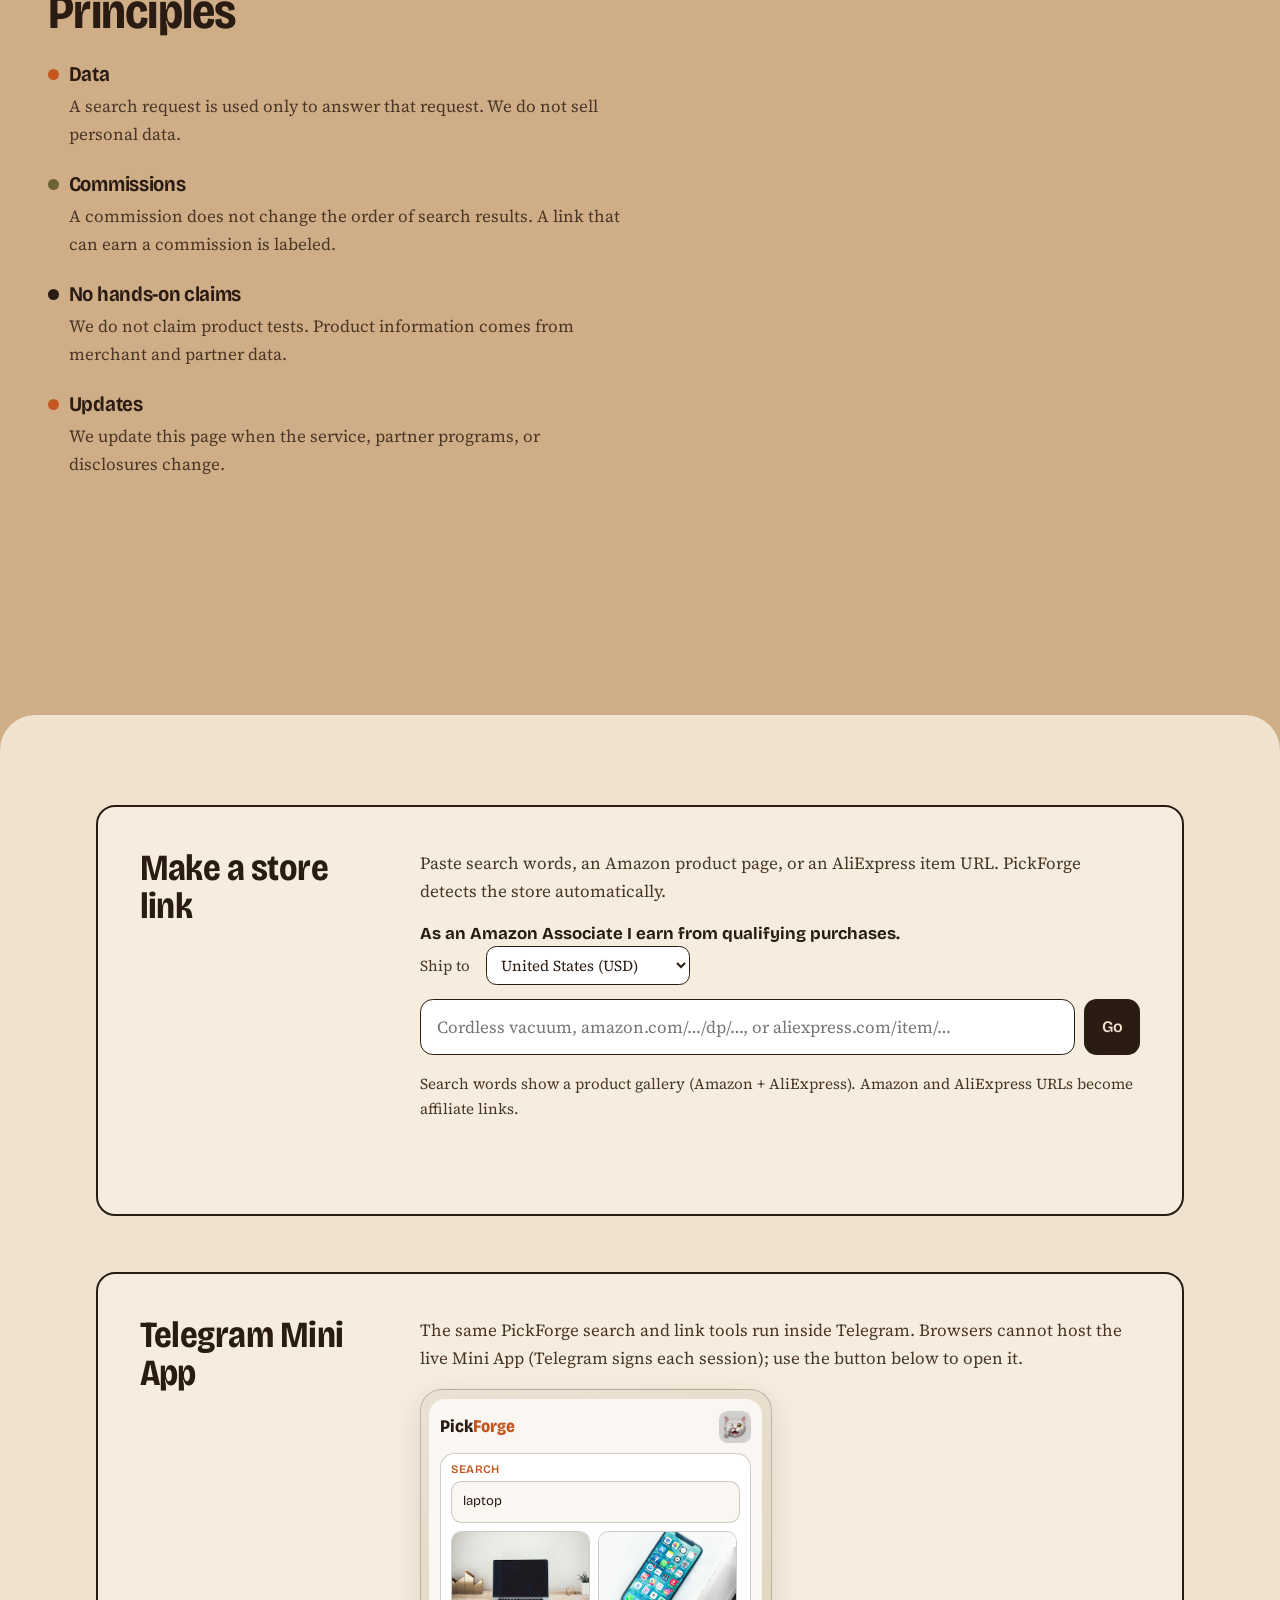
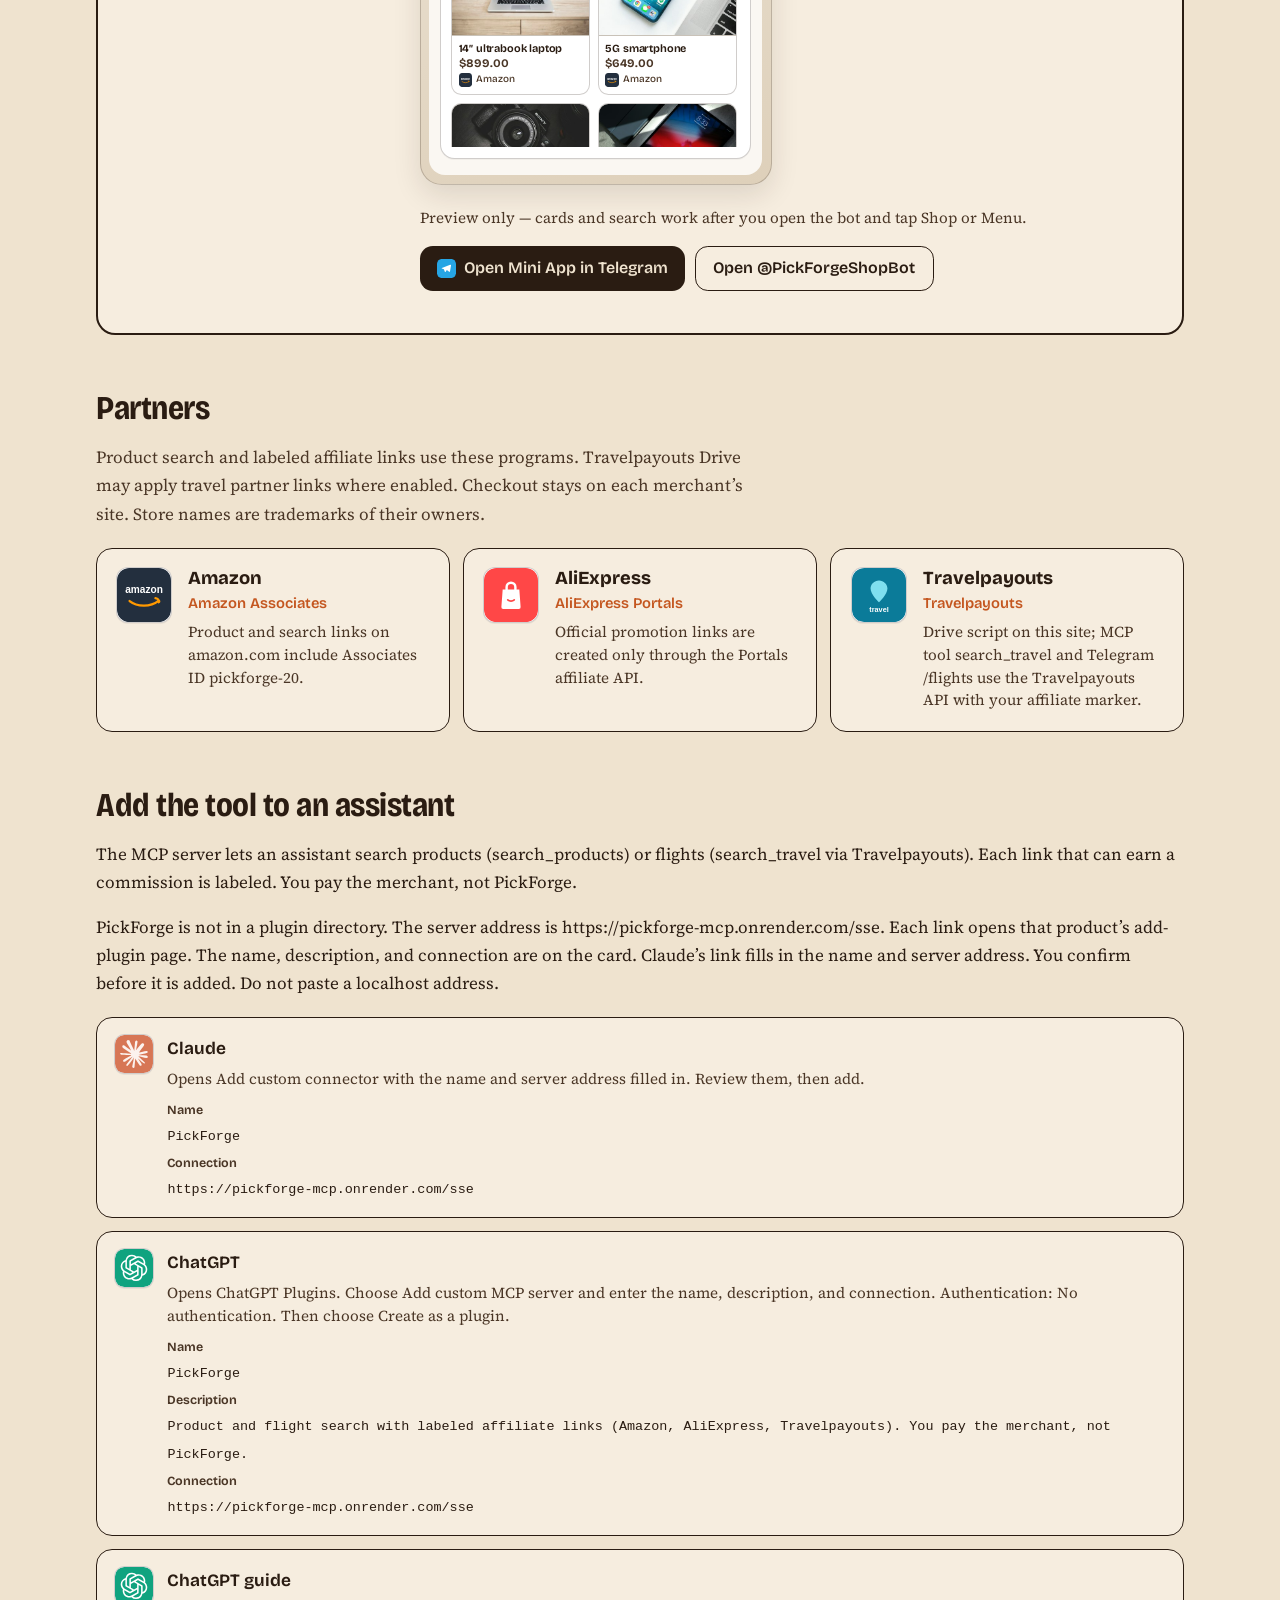
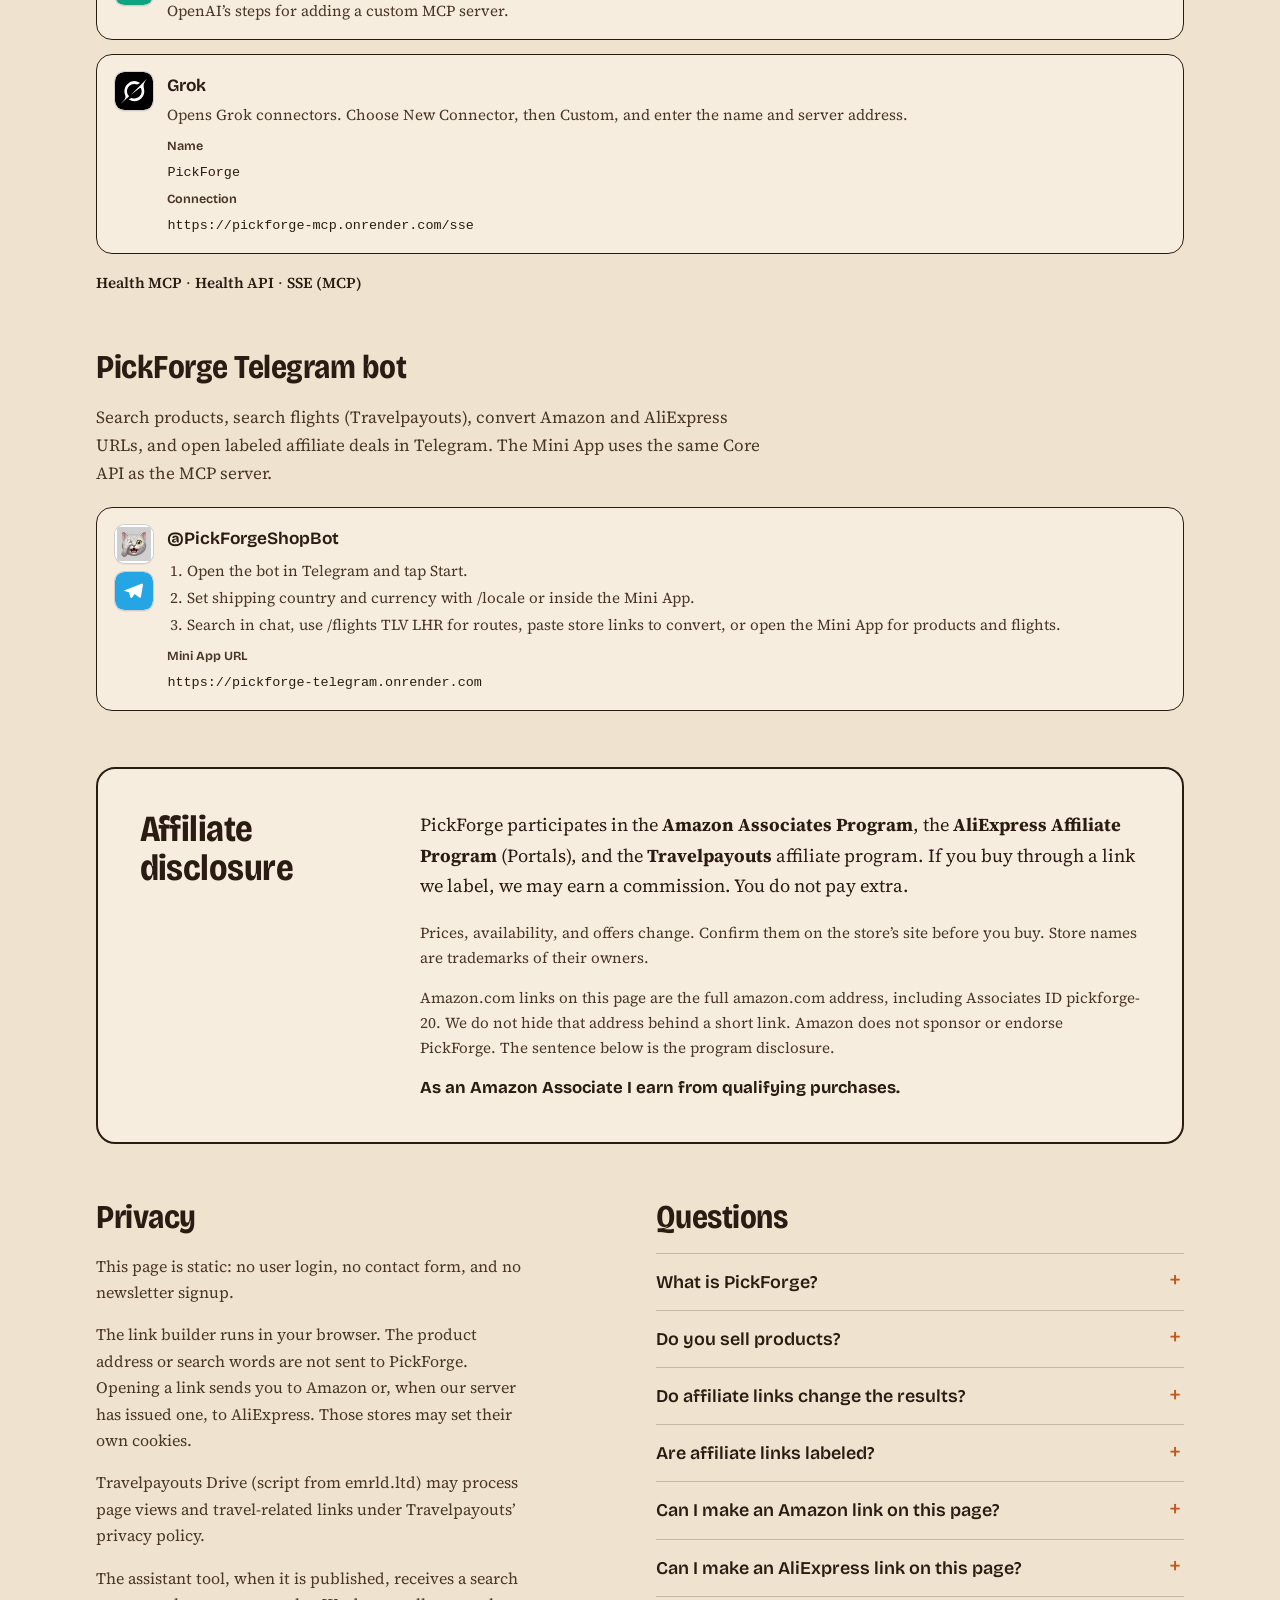
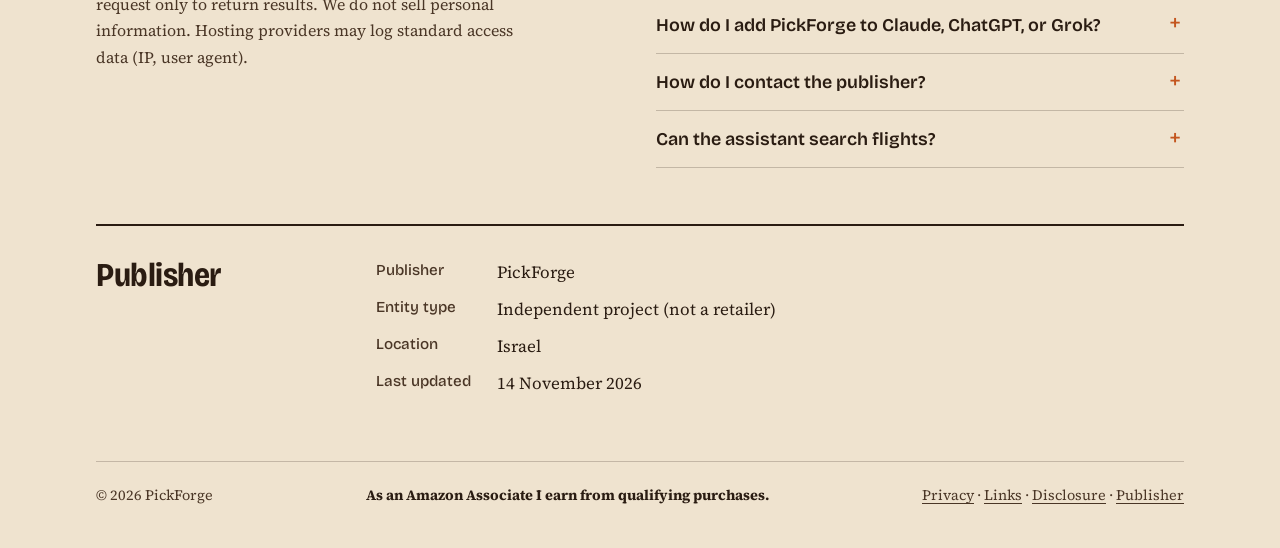
==== commit 2aa0b819: "Update content across multiple files to reflect the addition of flight search functionality in PickF" ====
--- a/index.html
+++ b/index.html
@@ -1,6 +1,7 @@
 <!doctype html>
 <html lang="en" dir="ltr">
 <head>
+<meta charset="utf-8">
 <script nowprocket data-noptimize="1" data-cfasync="false" data-wpfc-render="false" seraph-accel-crit="1" data-no-defer="1" data-cmp-ab="2">
   (function () {
       var script = document.createElement("script");
@@ -11,7 +12,6 @@
   })();
 </script>
 
-<meta charset="utf-8">
 <meta name="viewport" content="width=device-width, initial-scale=1, viewport-fit=cover">
 <title>PickForge: product search and affiliate links for AI assistants</title>
 <meta name="description" content="PickForge is a product-search tool for AI assistants, with labeled affiliate links. This page includes an Amazon.com link builder and the affiliate disclosure. PickForge does not sell products.">
@@ -243,6 +243,14 @@
             "@type": "Answer",
             "text": "This page has no contact form."
           }
+        },
+        {
+          "@type": "Question",
+          "name": "Can the assistant search flights?",
+          "acceptedAnswer": {
+            "@type": "Answer",
+            "text": "Yes. The MCP tool search_travel takes IATA origin, destination, and optional departure date. Results use Travelpayouts when that partner is active on the server."
+          }
         }
       ]
     }
@@ -275,9 +283,9 @@
       <div class="chapter hero" id="top">
         <div class="panel hero-split">
           <div class="hero-copy">
-            <p class="eyebrow">Product search for AI assistants · Affiliate disclosure on every page</p>
+            <p class="eyebrow">Product & travel search for AI assistants · Affiliate disclosure on every page</p>
             <h1>Product search with affiliate links, for AI assistants</h1>
-            <p class="lead">PickForge is a tool an AI assistant can call when you ask it to find a product. It returns a labeled affiliate link. This page also builds an Amazon.com link in your browser. You pay the store, not PickForge.</p>
+            <p class="lead">PickForge is a tool an AI assistant can call when you ask it to find a product or flights. It returns labeled affiliate links. This page also builds an Amazon.com link in your browser. You pay the store, not PickForge.</p>
             <p class="notice">As an Amazon Associate I earn from qualifying purchases.</p>
             <p class="cue">Scroll for details</p>
           </div>
@@ -371,15 +379,15 @@
       </section>
       <script type="application/json" id="link-strings">{"placeholder": "Cordless vacuum, amazon.com/…/dp/…, or aliexpress.com/item/…", "autoNote": "Search words show a product gallery (Amazon + AliExpress). Amazon and AliExpress URLs become affiliate links.", "kicker": "Affiliate link", "amazonDisclose": "Affiliate link. As an Amazon Associate I earn from qualifying purchases. Check the current price on Amazon.", "aliDisclose": "Affiliate link. AliExpress Portals issued this promotion link.", "openAmazon": "Open on Amazon", "openAli": "Open on AliExpress", "copy": "Copy", "copied": "Copied", "copyFail": "Copy failed", "working": "Building your link…", "readyAmazon": "Amazon link ready. Open it from this page.", "readyAli": "AliExpress promotion link ready.", "err_empty": "Enter a product page or search words.", "err_short": "Paste the full amazon.com page. Short links such as amzn.to are not used here.", "err_region": "This Associates ID is for Amazon.com only. Other Amazon sites need their own ID.", "err_page": "Paste an Amazon.com product page (/dp/…) or a search page.", "err_query": "Enter at least two characters.", "err_unknown": "Use search words, an amazon.com page, or an AliExpress product URL.", "err_ali_no_api": "AliExpress links need the PickForge link API, which is not wired on this static page. Use search words or an Amazon URL.", "err_ali_page": "Paste an AliExpress product page. The address must contain /item/ and the product number.", "err_ali_fetch": "Could not reach the PickForge link API. Run pickforge-mcp locally on port 3099, or rebuild this page with a public data-ali-endpoint URL.", "searchWorking": "Searching products…", "readySearch": "Results loaded. Open a deal from the gallery.", "viewDeal": "View deal", "amazonPrice": "Check live price on Amazon", "searchErr": "Product search failed.", "galleryKicker": "Product results", "shipLabel": "Ship to"}</script>
       <section class="tool miniapp" id="mini-app" aria-labelledby="miniapp-h"><div><h2 id="miniapp-h">Telegram Mini App</h2></div><div class="tool-body"><p>The same PickForge search and link tools run inside Telegram. Browsers cannot host the live Mini App (Telegram signs each session); use the button below to open it.</p><div class="miniapp-shell miniapp-shell--light" aria-hidden="true"><div class="miniapp-screen"><div class="miniapp-top"><span class="miniapp-brand" dir="ltr">Pick<span>Forge</span></span><img class="miniapp-mascot" src="assets/face_with_peeking_eye_upload-second_gemini.png" alt="" width="32" height="32" decoding="async"></div><div class="miniapp-block"><span class="miniapp-kicker">Search</span><div class="miniapp-field">laptop</div><div class="miniapp-grid"><article class="miniapp-card"><div class="miniapp-card-media"><img src="assets/miniapp/laptop.jpg" alt="" width="108" height="81" loading="lazy" decoding="async"></div><h3 class="miniapp-card-title">14″ ultrabook laptop</h3><p class="miniapp-card-price">$899.00</p><p class="miniapp-card-store"><img src="assets/stores/amazon.svg" alt="" width="14" height="14" decoding="async"><span>Amazon</span></p></article><article class="miniapp-card"><div class="miniapp-card-media"><img src="assets/miniapp/phone.jpg" alt="" width="108" height="81" loading="lazy" decoding="async"></div><h3 class="miniapp-card-title">5G smartphone</h3><p class="miniapp-card-price">$649.00</p><p class="miniapp-card-store"><img src="assets/stores/amazon.svg" alt="" width="14" height="14" decoding="async"><span>Amazon</span></p></article><article class="miniapp-card"><div class="miniapp-card-media"><img src="assets/miniapp/camera.jpg" alt="" width="108" height="81" loading="lazy" decoding="async"></div><h3 class="miniapp-card-title">Mirrorless camera</h3><p class="miniapp-card-price">$1,199.00</p><p class="miniapp-card-store"><img src="assets/stores/amazon.svg" alt="" width="14" height="14" decoding="async"><span>Amazon</span></p></article><article class="miniapp-card"><div class="miniapp-card-media"><img src="assets/miniapp/tablet.jpg" alt="" width="108" height="81" loading="lazy" decoding="async"></div><h3 class="miniapp-card-title">10″ tablet</h3><p class="miniapp-card-price">$429.00</p><p class="miniapp-card-store"><img src="assets/stores/amazon.svg" alt="" width="14" height="14" decoding="async"><span>Amazon</span></p></article><article class="miniapp-card"><div class="miniapp-card-media"><img src="assets/miniapp/headphones.jpg" alt="" width="108" height="81" loading="lazy" decoding="async"></div><h3 class="miniapp-card-title">Wireless headphones</h3><p class="miniapp-card-price">$79.99</p><p class="miniapp-card-store"><img src="assets/stores/amazon.svg" alt="" width="14" height="14" decoding="async"><span>Amazon</span></p></article><article class="miniapp-card"><div class="miniapp-card-media"><img src="assets/miniapp/watch.jpg" alt="" width="108" height="81" loading="lazy" decoding="async"></div><h3 class="miniapp-card-title">Smartwatch</h3><p class="miniapp-card-price">$249.00</p><p class="miniapp-card-store"><img src="assets/stores/aliexpress.svg" alt="" width="14" height="14" decoding="async"><span>Aliexpress</span></p></article></div></div></div></div><p class="fine">Preview only — cards and search work after you open the bot and tap Shop or Menu.</p><div class="actions"><a href="https://t.me/PickForgeShopBot?startapp" rel="noopener noreferrer"><img src="assets/connectors/telegram.svg" alt="" width="18" height="18" decoding="async"><span>Open Mini App in Telegram</span></a><a class="miniapp-bot-link" href="https://t.me/PickForgeShopBot" rel="noopener noreferrer">Open @PickForgeShopBot</a></div></div></section>
-      <section class="partners" id="partners" aria-labelledby="partners-h"><h2 class="sec" id="partners-h">Partners</h2><p class="partners-intro">Product search and labeled affiliate links use these programs. Travelpayouts Drive may apply travel partner links where enabled. Checkout stays on each merchant’s site. Store names are trademarks of their owners.</p><ul class="partners-grid"><li class="partner-card"><span class="partner-icon" aria-hidden="true"><img src="assets/stores/amazon.svg" alt="" width="56" height="56" loading="lazy" decoding="async"></span><div class="partner-body"><p class="partner-name">Amazon</p><p class="partner-program">Amazon Associates</p><p>Product and search links on amazon.com include Associates ID pickforge-20.</p></div></li><li class="partner-card"><span class="partner-icon" aria-hidden="true"><img src="assets/stores/aliexpress.svg" alt="" width="56" height="56" loading="lazy" decoding="async"></span><div class="partner-body"><p class="partner-name">AliExpress</p><p class="partner-program">AliExpress Portals</p><p>Official promotion links are created only through the Portals affiliate API.</p></div></li><li class="partner-card"><span class="partner-icon" aria-hidden="true"><img src="assets/stores/travelpayouts.svg" alt="" width="56" height="56" loading="lazy" decoding="async"></span><div class="partner-body"><p class="partner-name">Travelpayouts</p><p class="partner-program">Travelpayouts Drive</p><p>Travel affiliate tooling via the Drive script in the page head, per Travelpayouts program rules.</p></div></li></ul></section>
+      <section class="partners" id="partners" aria-labelledby="partners-h"><h2 class="sec" id="partners-h">Partners</h2><p class="partners-intro">Product search and labeled affiliate links use these programs. Travelpayouts Drive may apply travel partner links where enabled. Checkout stays on each merchant’s site. Store names are trademarks of their owners.</p><ul class="partners-grid"><li class="partner-card"><span class="partner-icon" aria-hidden="true"><img src="assets/stores/amazon.svg" alt="" width="56" height="56" loading="lazy" decoding="async"></span><div class="partner-body"><p class="partner-name">Amazon</p><p class="partner-program">Amazon Associates</p><p>Product and search links on amazon.com include Associates ID pickforge-20.</p></div></li><li class="partner-card"><span class="partner-icon" aria-hidden="true"><img src="assets/stores/aliexpress.svg" alt="" width="56" height="56" loading="lazy" decoding="async"></span><div class="partner-body"><p class="partner-name">AliExpress</p><p class="partner-program">AliExpress Portals</p><p>Official promotion links are created only through the Portals affiliate API.</p></div></li><li class="partner-card"><span class="partner-icon" aria-hidden="true"><img src="assets/stores/travelpayouts.svg" alt="" width="56" height="56" loading="lazy" decoding="async"></span><div class="partner-body"><p class="partner-name">Travelpayouts</p><p class="partner-program">Travelpayouts</p><p>Drive script on this site; MCP tool search_travel and Telegram /flights use the Travelpayouts API with your affiliate marker.</p></div></li></ul></section>
       <section class="assistant" id="assistant" aria-labelledby="asst-h">
         <h2 class="sec" id="asst-h">Add the tool to an assistant</h2>
-        <div><p>The product search is an MCP server: a service the assistant calls when you ask it to find a product. It returns links. A link that can earn a commission is labeled. You pay the store, not PickForge.</p><p>PickForge is not in a plugin directory. The server address is https://pickforge-mcp.onrender.com/sse. Each link opens that product’s add-plugin page. The name, description, and connection are on the card. Claude’s link fills in the name and server address. You confirm before it is added. Do not paste a localhost address.</p><ul class="connectors connectors--setup"><li class="connector-card"><span class="connector-icon" aria-hidden="true"><img src="assets/connectors/claude.svg" alt="" width="40" height="40" loading="lazy" decoding="async"></span><div class="connector-body"><a href="https://claude.ai/customize/connectors?modal=add-custom-connector&amp;connectorName=PickForge&amp;connectorUrl=https%3A%2F%2Fpickforge-mcp.onrender.com%2Fsse" rel="noopener noreferrer">Claude</a><p>Opens Add custom connector with the name and server address filled in. Review them, then add.</p><dl class="connector-fields"><div><dt>Name</dt><dd><code>PickForge</code></dd></div><div><dt>Connection</dt><dd><code>https://pickforge-mcp.onrender.com/sse</code></dd></div></dl></div></li>
-<li class="connector-card"><span class="connector-icon" aria-hidden="true"><img src="assets/connectors/chatgpt.svg" alt="" width="40" height="40" loading="lazy" decoding="async"></span><div class="connector-body"><a href="https://chatgpt.com/plugins" rel="noopener noreferrer">ChatGPT</a><p>Opens ChatGPT Plugins. Choose Add custom MCP server and enter the name, description, and connection. Authentication: No authentication. Then choose Create as a plugin.</p><dl class="connector-fields"><div><dt>Name</dt><dd><code>PickForge</code></dd></div><div><dt>Description</dt><dd><code>Product search with labeled affiliate links. You pay the store, not PickForge.</code></dd></div><div><dt>Connection</dt><dd><code>https://pickforge-mcp.onrender.com/sse</code></dd></div></dl></div></li>
+        <div><p>The MCP server lets an assistant search products (search_products) or flights (search_travel via Travelpayouts). Each link that can earn a commission is labeled. You pay the merchant, not PickForge.</p><p>PickForge is not in a plugin directory. The server address is https://pickforge-mcp.onrender.com/sse. Each link opens that product’s add-plugin page. The name, description, and connection are on the card. Claude’s link fills in the name and server address. You confirm before it is added. Do not paste a localhost address.</p><ul class="connectors connectors--setup"><li class="connector-card"><span class="connector-icon" aria-hidden="true"><img src="assets/connectors/claude.svg" alt="" width="40" height="40" loading="lazy" decoding="async"></span><div class="connector-body"><a href="https://claude.ai/customize/connectors?modal=add-custom-connector&amp;connectorName=PickForge&amp;connectorUrl=https%3A%2F%2Fpickforge-mcp.onrender.com%2Fsse" rel="noopener noreferrer">Claude</a><p>Opens Add custom connector with the name and server address filled in. Review them, then add.</p><dl class="connector-fields"><div><dt>Name</dt><dd><code>PickForge</code></dd></div><div><dt>Connection</dt><dd><code>https://pickforge-mcp.onrender.com/sse</code></dd></div></dl></div></li>
+<li class="connector-card"><span class="connector-icon" aria-hidden="true"><img src="assets/connectors/chatgpt.svg" alt="" width="40" height="40" loading="lazy" decoding="async"></span><div class="connector-body"><a href="https://chatgpt.com/plugins" rel="noopener noreferrer">ChatGPT</a><p>Opens ChatGPT Plugins. Choose Add custom MCP server and enter the name, description, and connection. Authentication: No authentication. Then choose Create as a plugin.</p><dl class="connector-fields"><div><dt>Name</dt><dd><code>PickForge</code></dd></div><div><dt>Description</dt><dd><code>Product and flight search with labeled affiliate links (Amazon, AliExpress, Travelpayouts). You pay the merchant, not PickForge.</code></dd></div><div><dt>Connection</dt><dd><code>https://pickforge-mcp.onrender.com/sse</code></dd></div></dl></div></li>
 <li class="connector-card"><span class="connector-icon" aria-hidden="true"><img src="assets/connectors/chatgpt.svg" alt="" width="40" height="40" loading="lazy" decoding="async"></span><div class="connector-body"><a href="https://developers.openai.com/api/docs/guides/custom-mcp-server" rel="noopener noreferrer">ChatGPT guide</a><p>OpenAI’s steps for adding a custom MCP server.</p></div></li>
 <li class="connector-card"><span class="connector-icon" aria-hidden="true"><img src="assets/connectors/grok.svg" alt="" width="40" height="40" loading="lazy" decoding="async"></span><div class="connector-body"><a href="https://grok.com/connectors" rel="noopener noreferrer">Grok</a><p>Opens Grok connectors. Choose New Connector, then Custom, and enter the name and server address.</p><dl class="connector-fields"><div><dt>Name</dt><dd><code>PickForge</code></dd></div><div><dt>Connection</dt><dd><code>https://pickforge-mcp.onrender.com/sse</code></dd></div></dl></div></li></ul><p class="assistant-health" dir="ltr"><a href="https://pickforge-mcp.onrender.com/health" rel="noopener noreferrer" target="_blank">Health MCP</a> · <a href="https://pickforge-api.onrender.com/health" rel="noopener noreferrer" target="_blank">Health API</a> · <a href="https://pickforge-mcp.onrender.com/sse" rel="noopener noreferrer" target="_blank">SSE (MCP)</a></p></div>
       </section>
-      <section class="telegram" id="telegram" aria-labelledby="telegram-h"><h2 class="sec" id="telegram-h">PickForge Telegram bot</h2><p class="telegram-intro">Search products, convert Amazon and AliExpress URLs, and open labeled affiliate deals in Telegram. The Mini App uses the same PickForge search service as the MCP server.</p><ul class="connectors connectors--setup"><li class="connector-card connector-card--telegram"><span class="connector-icons-duo" aria-hidden="true"><span class="connector-icon connector-icon--mascot"><img src="assets/face_with_peeking_eye_upload-second_gemini.png" alt="" width="40" height="40" loading="lazy" decoding="async"></span><span class="connector-icon connector-icon--telegram" aria-hidden="true"><img src="assets/connectors/telegram.svg" alt="" width="40" height="40" loading="lazy" decoding="async"></span></span><div class="connector-body"><a href="https://t.me/PickForgeShopBot" rel="noopener noreferrer">@PickForgeShopBot</a><ol class="telegram-steps"><li>Open the bot in Telegram and tap Start.</li><li>Set shipping country and currency with /locale or inside the Mini App.</li><li>Search in chat, paste store links to convert, or tap Shop for product cards.</li></ol><dl class="connector-fields"><div><dt>Mini App URL</dt><dd><code dir="ltr">https://pickforge-telegram.onrender.com</code></dd></div></dl></div></li></ul></section>
+      <section class="telegram" id="telegram" aria-labelledby="telegram-h"><h2 class="sec" id="telegram-h">PickForge Telegram bot</h2><p class="telegram-intro">Search products, search flights (Travelpayouts), convert Amazon and AliExpress URLs, and open labeled affiliate deals in Telegram. The Mini App uses the same Core API as the MCP server.</p><ul class="connectors connectors--setup"><li class="connector-card connector-card--telegram"><span class="connector-icons-duo" aria-hidden="true"><span class="connector-icon connector-icon--mascot"><img src="assets/face_with_peeking_eye_upload-second_gemini.png" alt="" width="40" height="40" loading="lazy" decoding="async"></span><span class="connector-icon connector-icon--telegram" aria-hidden="true"><img src="assets/connectors/telegram.svg" alt="" width="40" height="40" loading="lazy" decoding="async"></span></span><div class="connector-body"><a href="https://t.me/PickForgeShopBot" rel="noopener noreferrer">@PickForgeShopBot</a><ol class="telegram-steps"><li>Open the bot in Telegram and tap Start.</li><li>Set shipping country and currency with /locale or inside the Mini App.</li><li>Search in chat, use /flights TLV LHR for routes, paste store links to convert, or open the Mini App for products and flights.</li></ol><dl class="connector-fields"><div><dt>Mini App URL</dt><dd><code dir="ltr">https://pickforge-telegram.onrender.com</code></dd></div></dl></div></li></ul></section>
       <section class="disclosure" id="disclosure" aria-labelledby="disc-h">
         <h2 id="disc-h">Affiliate disclosure</h2>
         <div class="body"><p>PickForge participates in the <strong>Amazon Associates Program</strong>, the <strong>AliExpress Affiliate Program</strong> (Portals), and the <strong>Travelpayouts</strong> affiliate program. If you buy through a link we label, we may earn a commission. You do not pay extra.</p><p class="fine">Prices, availability, and offers change. Confirm them on the store’s site before you buy. Store names are trademarks of their owners.</p><p class="fine">Amazon.com links on this page are the full amazon.com address, including Associates ID pickforge-20. We do not hide that address behind a short link. Amazon does not sponsor or endorse PickForge. The sentence below is the program disclosure.</p><p class="amazon-exact">As an Amazon Associate I earn from qualifying purchases.</p></div>
@@ -398,6 +406,7 @@
 <details><summary>Can I make an AliExpress link on this page?</summary><p>Paste an AliExpress product URL and the builder calls the Portals API when a public link endpoint is configured. On static GitHub Pages without that API, use search words or an Amazon URL instead.</p></details>
 <details><summary>How do I add PickForge to Claude, ChatGPT, or Grok?</summary><p>Use the buttons under Connect an assistant. Claude opens Add custom connector with the name and server address filled in. ChatGPT opens Plugins: choose Add custom MCP server and enter the name, description, and connection on this page. Grok opens Connectors: choose New Connector, then Custom. You confirm before PickForge is added.</p></details>
 <details><summary>How do I contact the publisher?</summary><p>This page has no contact form.</p></details>
+<details><summary>Can the assistant search flights?</summary><p>Yes. The MCP tool search_travel takes IATA origin, destination, and optional departure date. Results use Travelpayouts when that partner is active on the server.</p></details>
       </section>
       <section class="publisher" id="publisher" aria-labelledby="pub-h">
         <h2 class="sec" id="pub-h">Publisher</h2>
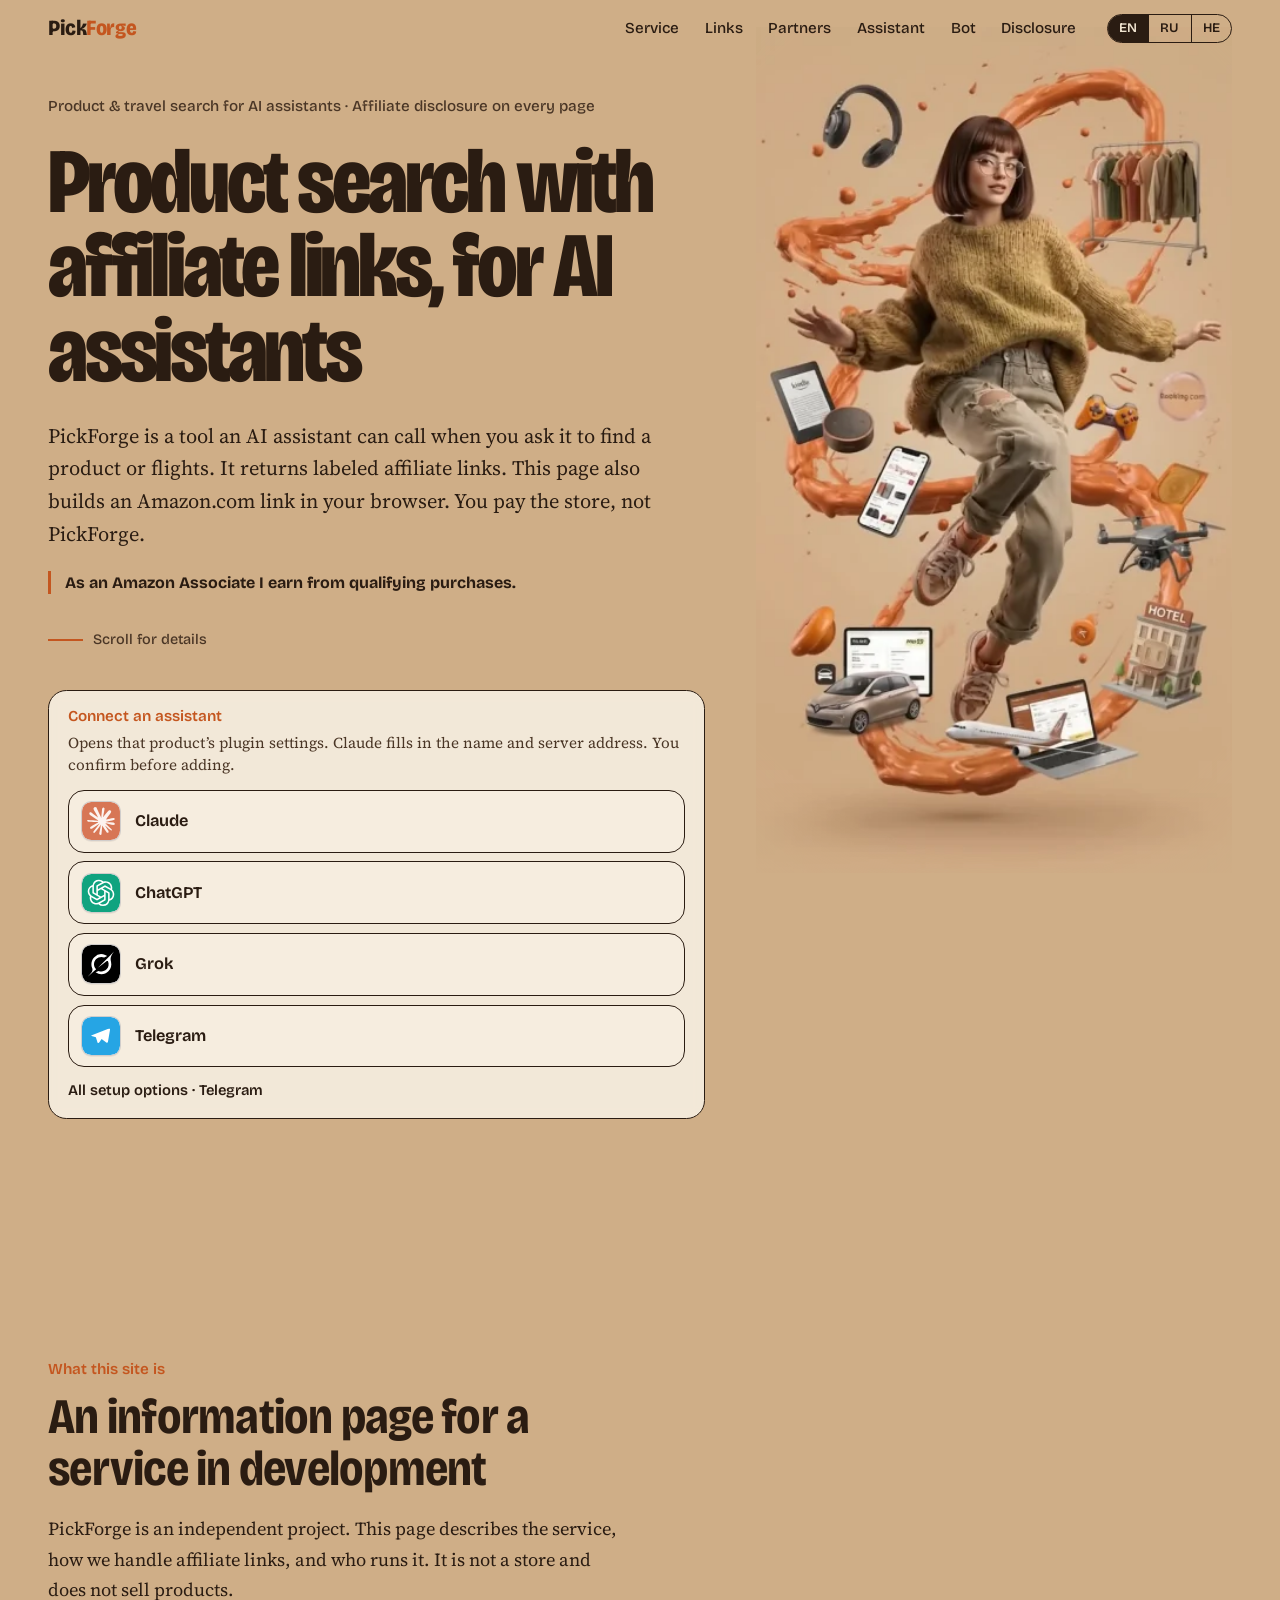
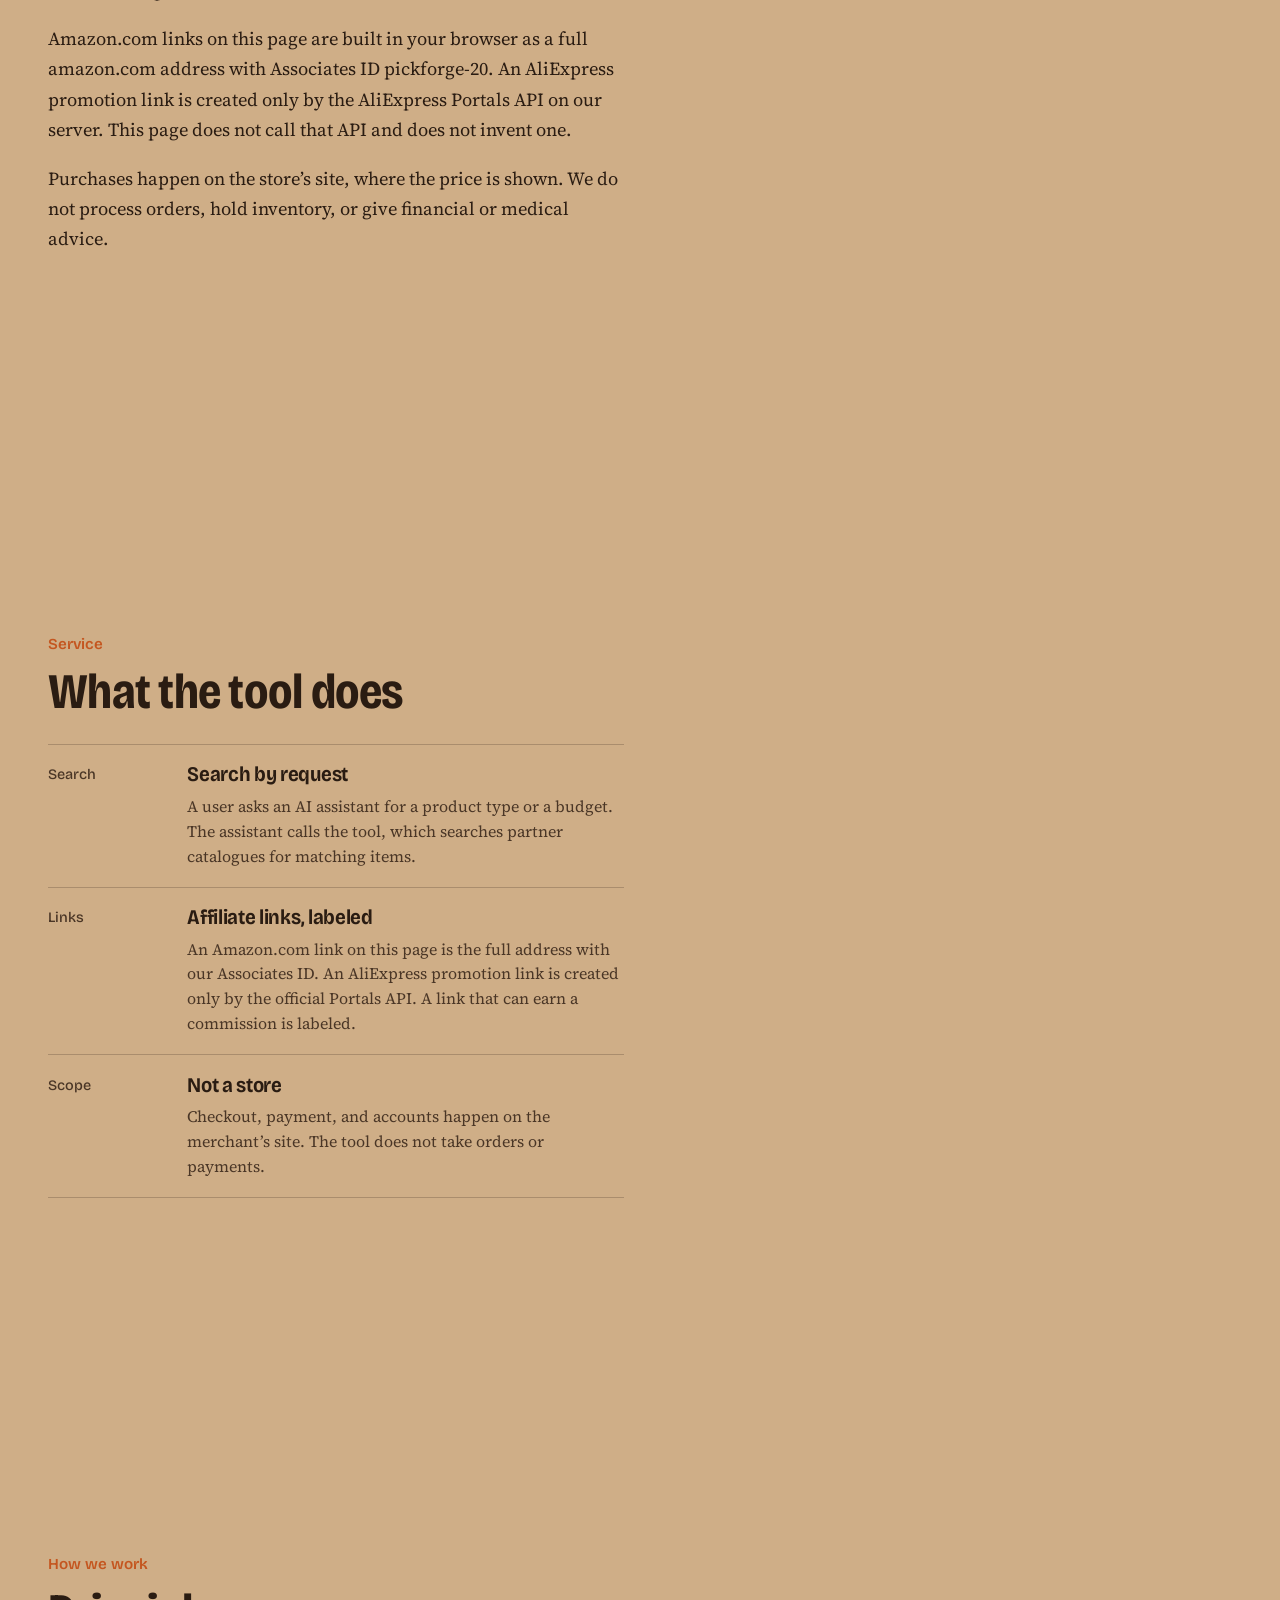
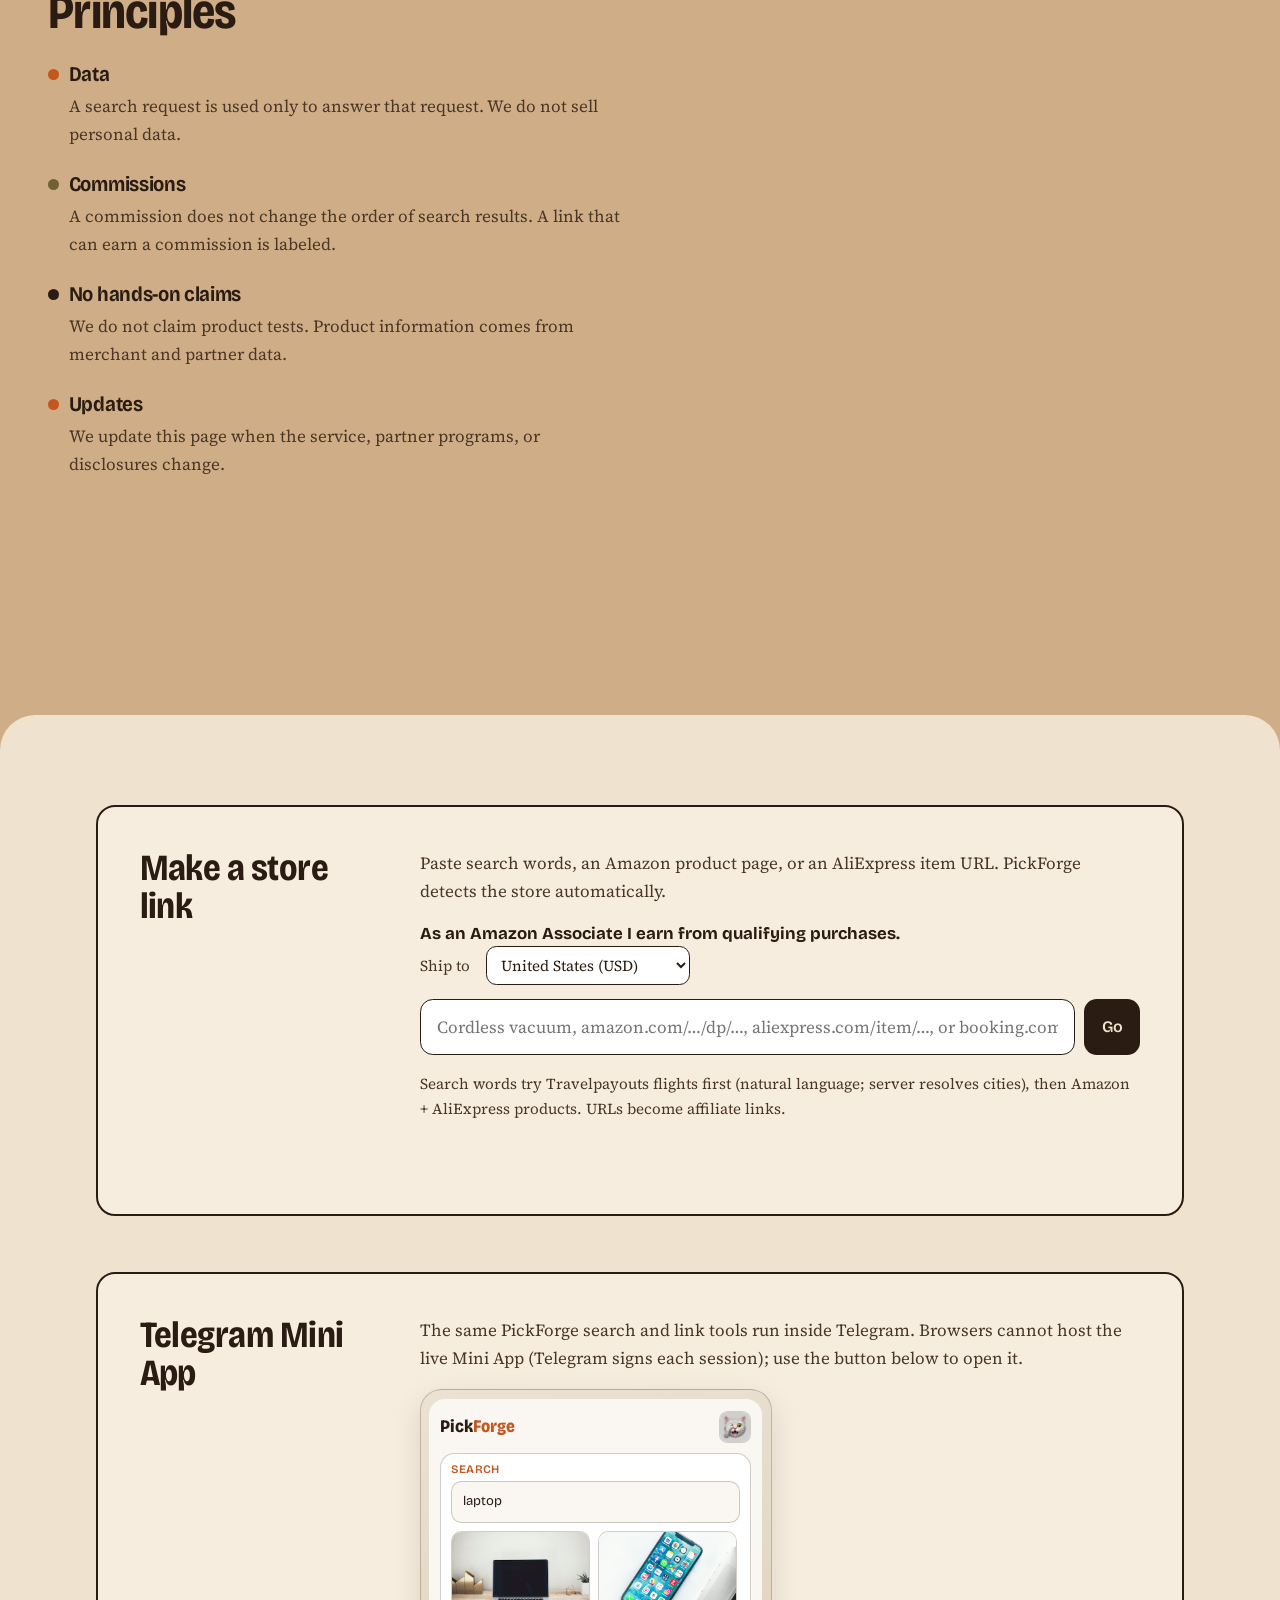
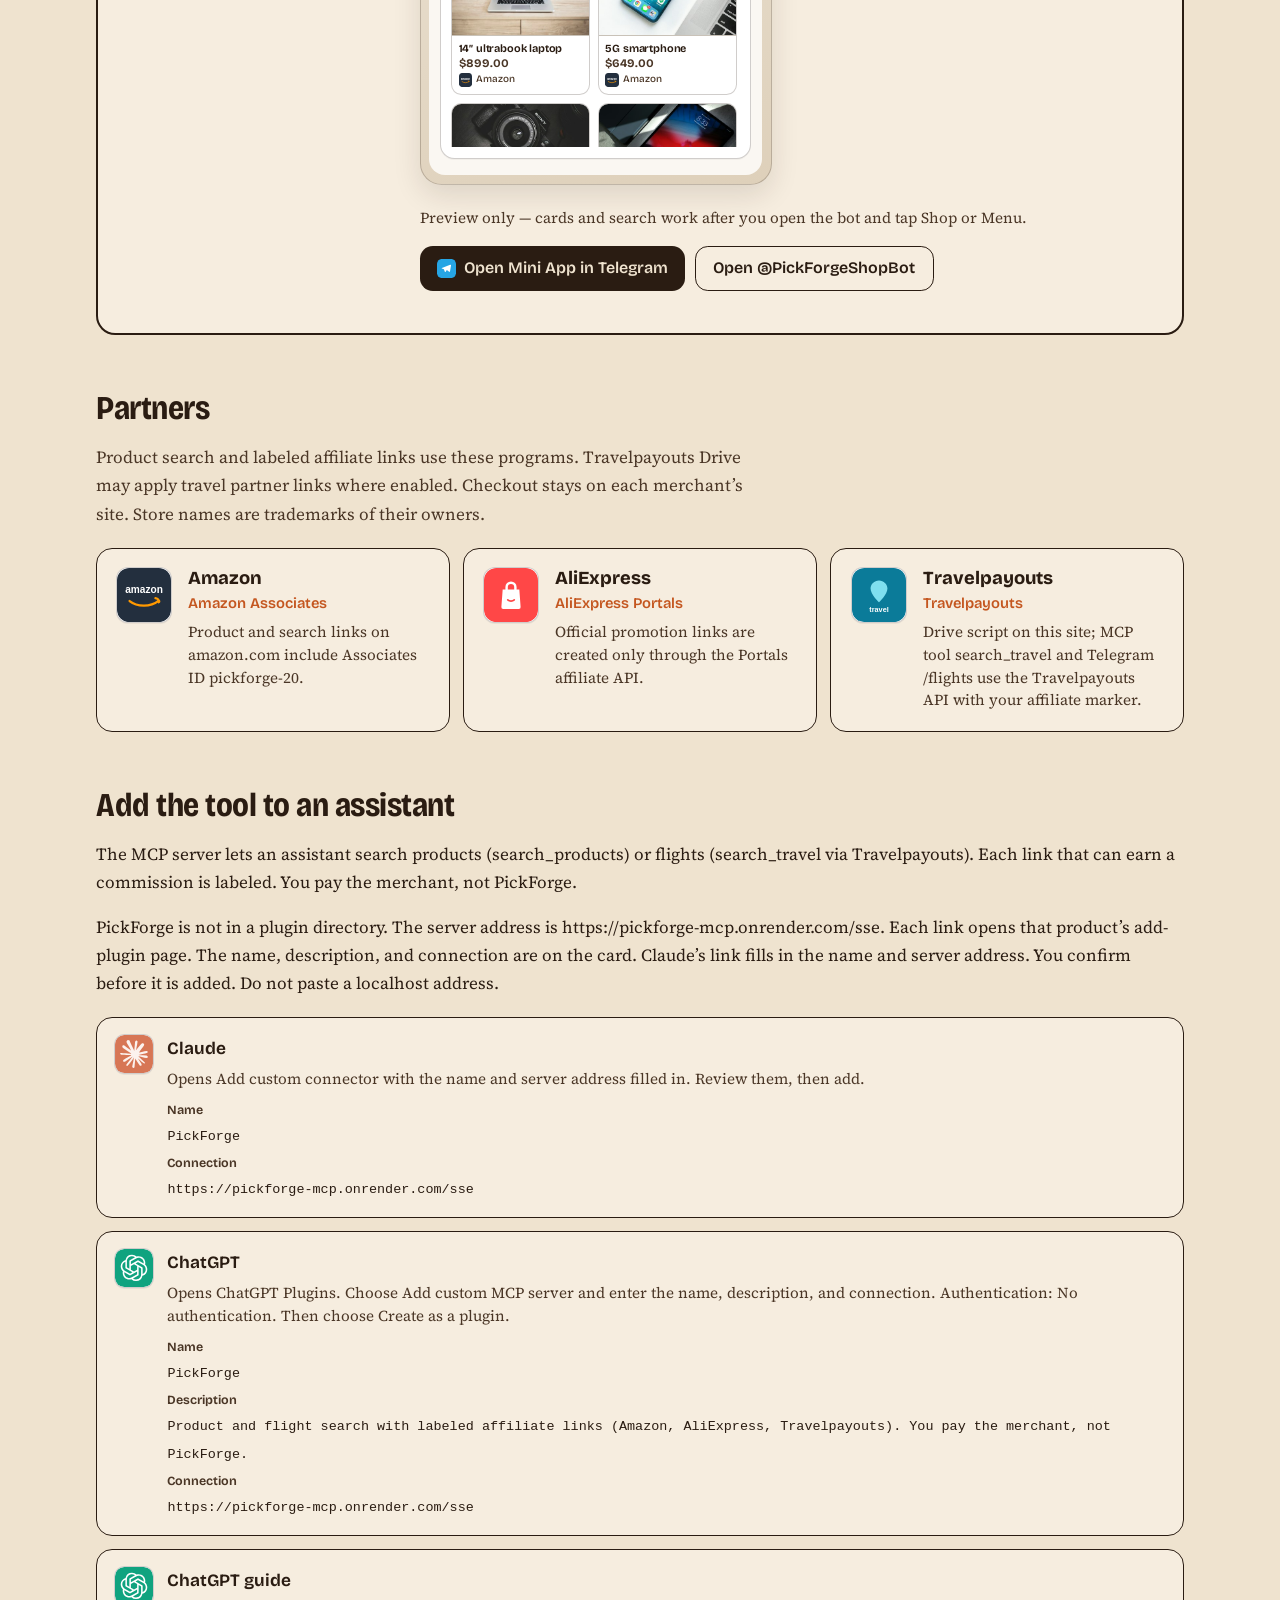
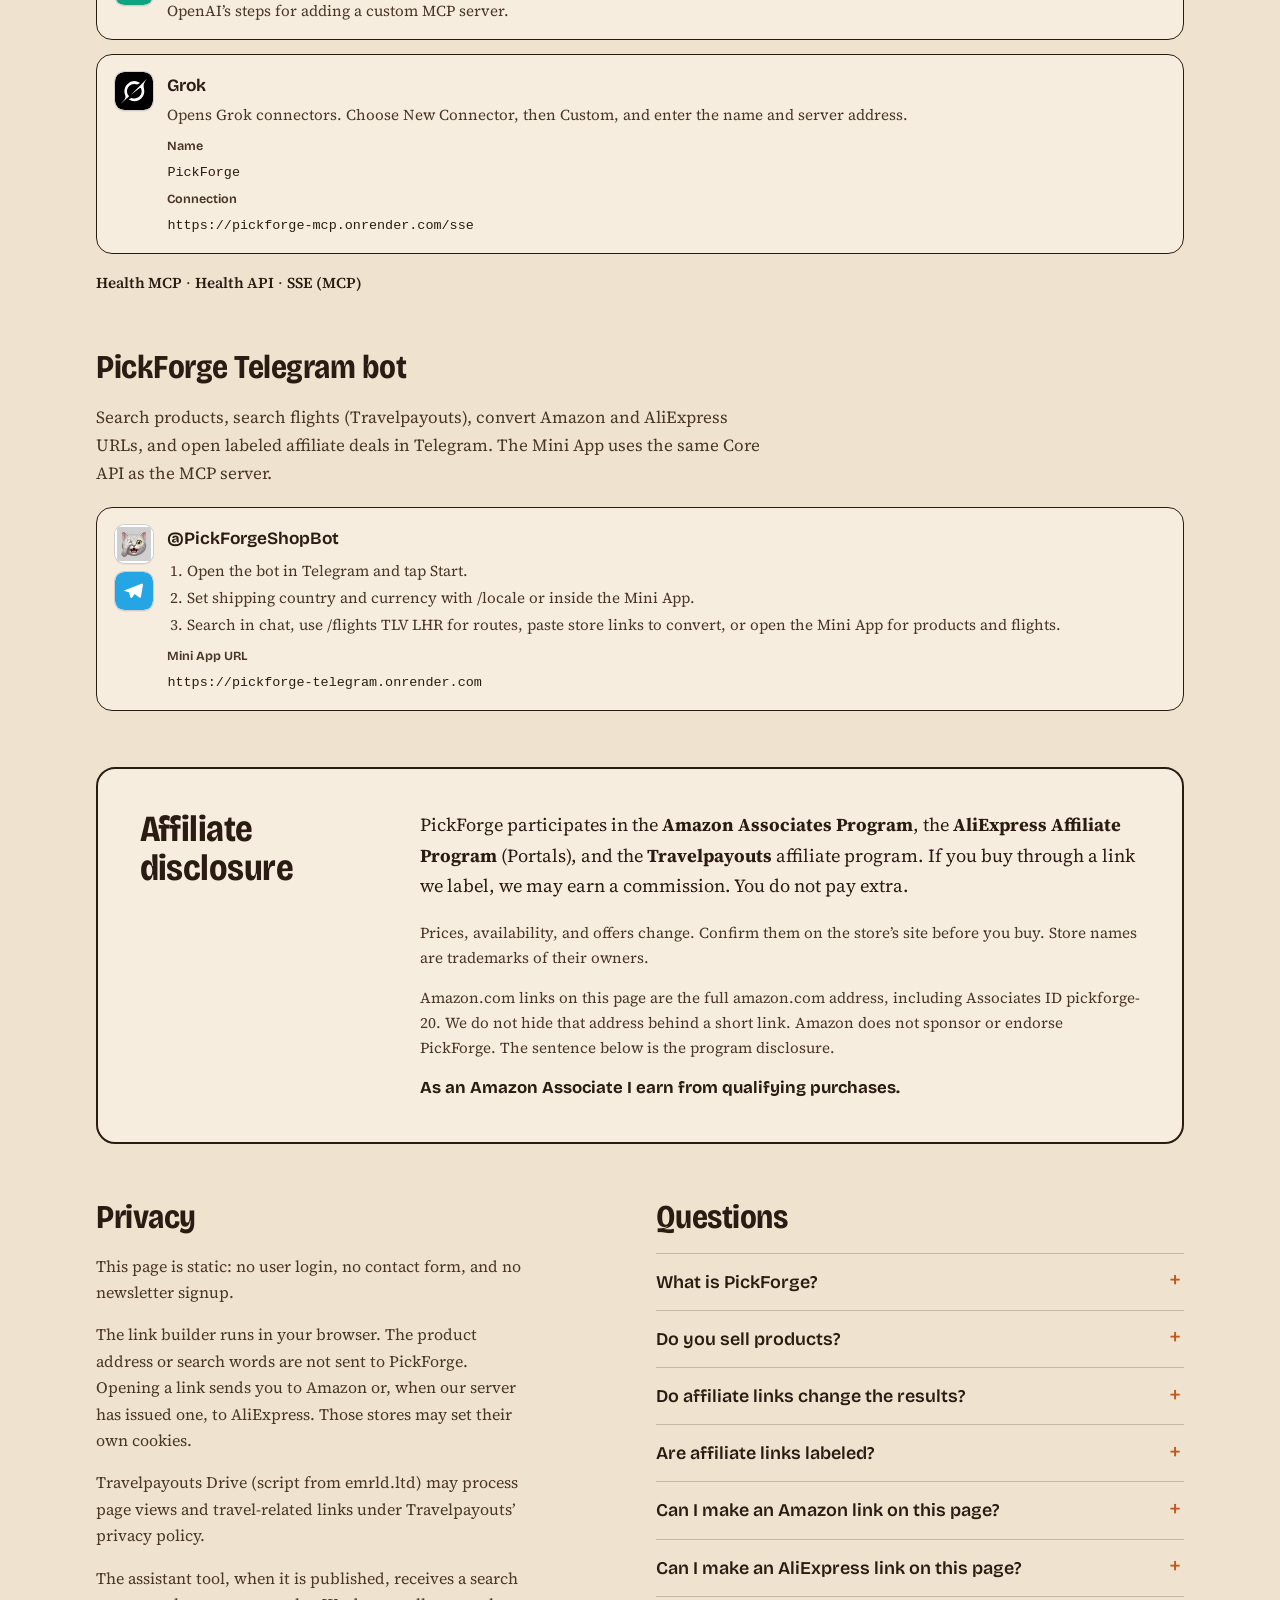
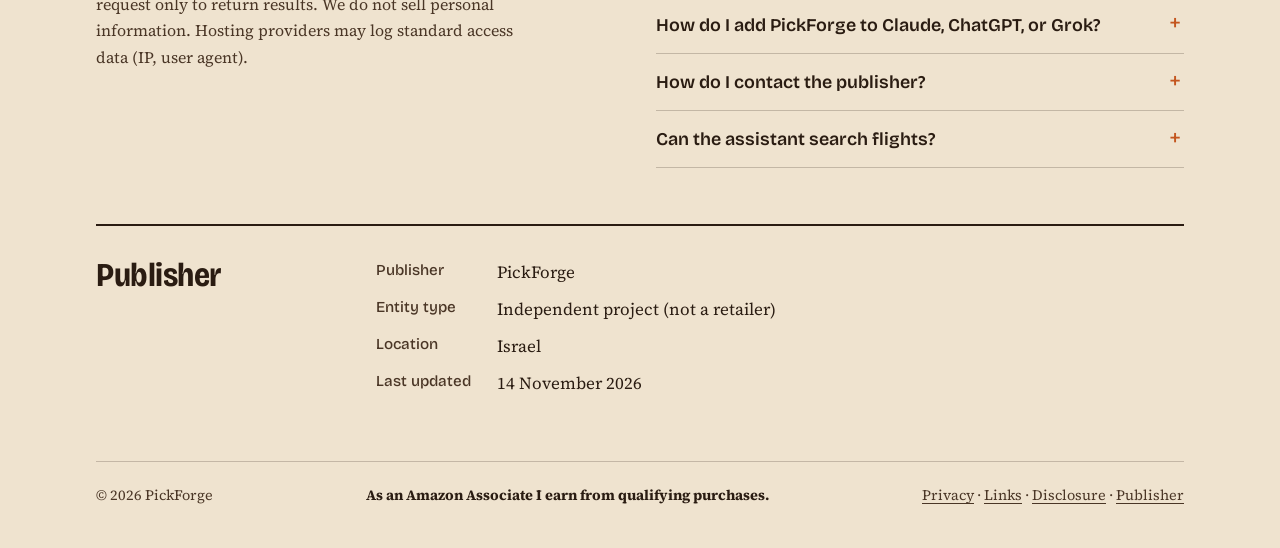
==== commit 3d58ae90: "Enhance PickForge with Travelpayouts integration by updating API endpoints and adding travel-specifi" ====
--- a/index.html
+++ b/index.html
@@ -337,7 +337,7 @@
 
   <div class="paper">
     <div class="paper-inner">
-      <section class="tool" id="links" data-link-tool data-tag="pickforge-20" data-ali-endpoint="https://pickforge-mcp.onrender.com/api/links/aliexpress" data-search-endpoint="https://pickforge-mcp.onrender.com/api/search/products/rich" data-icon-amazon="assets/stores/amazon.svg" data-icon-ali="assets/stores/aliexpress.svg" aria-labelledby="links-h">
+      <section class="tool" id="links" data-link-tool data-tag="pickforge-20" data-ali-endpoint="https://pickforge-mcp.onrender.com/api/links/aliexpress" data-search-endpoint="https://pickforge-mcp.onrender.com/api/search/products/rich" data-travel-endpoint="https://pickforge-mcp.onrender.com/api/search/travel" data-travelpayouts-link-endpoint="https://pickforge-mcp.onrender.com/api/links/travelpayouts" data-icon-amazon="assets/stores/amazon.svg" data-icon-ali="assets/stores/aliexpress.svg" data-icon-travel="assets/stores/travelpayouts.svg" aria-labelledby="links-h">
         <div>
           <h2 id="links-h">Make a store link</h2>
         </div>
@@ -355,7 +355,7 @@
           </p>
           <form id="link-form" action="">
             <label class="sr" for="link-input">Search, Amazon page, or AliExpress URL</label>
-            <input id="link-input" name="q" type="text" autocomplete="off" spellcheck="false" maxlength="4000" placeholder="Cordless vacuum, amazon.com/…/dp/…, or aliexpress.com/item/…" required>
+            <input id="link-input" name="q" type="text" autocomplete="off" spellcheck="false" maxlength="4000" placeholder="Cordless vacuum, amazon.com/…/dp/…, aliexpress.com/item/…, or booking.com/…" required>
             <button type="submit">Go</button>
           </form>
           <p class="fine" id="link-note"></p>
@@ -377,7 +377,7 @@
           <noscript><p>This link builder needs JavaScript.</p></noscript>
         </div>
       </section>
-      <script type="application/json" id="link-strings">{"placeholder": "Cordless vacuum, amazon.com/…/dp/…, or aliexpress.com/item/…", "autoNote": "Search words show a product gallery (Amazon + AliExpress). Amazon and AliExpress URLs become affiliate links.", "kicker": "Affiliate link", "amazonDisclose": "Affiliate link. As an Amazon Associate I earn from qualifying purchases. Check the current price on Amazon.", "aliDisclose": "Affiliate link. AliExpress Portals issued this promotion link.", "openAmazon": "Open on Amazon", "openAli": "Open on AliExpress", "copy": "Copy", "copied": "Copied", "copyFail": "Copy failed", "working": "Building your link…", "readyAmazon": "Amazon link ready. Open it from this page.", "readyAli": "AliExpress promotion link ready.", "err_empty": "Enter a product page or search words.", "err_short": "Paste the full amazon.com page. Short links such as amzn.to are not used here.", "err_region": "This Associates ID is for Amazon.com only. Other Amazon sites need their own ID.", "err_page": "Paste an Amazon.com product page (/dp/…) or a search page.", "err_query": "Enter at least two characters.", "err_unknown": "Use search words, an amazon.com page, or an AliExpress product URL.", "err_ali_no_api": "AliExpress links need the PickForge link API, which is not wired on this static page. Use search words or an Amazon URL.", "err_ali_page": "Paste an AliExpress product page. The address must contain /item/ and the product number.", "err_ali_fetch": "Could not reach the PickForge link API. Run pickforge-mcp locally on port 3099, or rebuild this page with a public data-ali-endpoint URL.", "searchWorking": "Searching products…", "readySearch": "Results loaded. Open a deal from the gallery.", "viewDeal": "View deal", "amazonPrice": "Check live price on Amazon", "searchErr": "Product search failed.", "galleryKicker": "Product results", "shipLabel": "Ship to"}</script>
+      <script type="application/json" id="link-strings">{"placeholder": "Cordless vacuum, amazon.com/…/dp/…, aliexpress.com/item/…, or booking.com/…", "autoNote": "Search words try Travelpayouts flights first (natural language; server resolves cities), then Amazon + AliExpress products. URLs become affiliate links.", "kicker": "Affiliate link", "amazonDisclose": "Affiliate link. As an Amazon Associate I earn from qualifying purchases. Check the current price on Amazon.", "aliDisclose": "Affiliate link. AliExpress Portals issued this promotion link.", "openAmazon": "Open on Amazon", "openAli": "Open on AliExpress", "copy": "Copy", "copied": "Copied", "copyFail": "Copy failed", "working": "Building your link…", "readyAmazon": "Amazon link ready. Open it from this page.", "readyAli": "AliExpress promotion link ready.", "err_empty": "Enter a product page or search words.", "err_short": "Paste the full amazon.com page. Short links such as amzn.to are not used here.", "err_region": "This Associates ID is for Amazon.com only. Other Amazon sites need their own ID.", "err_page": "Paste an Amazon.com product page (/dp/…) or a search page.", "err_query": "Enter at least two characters.", "err_unknown": "Use search words, an amazon.com page, or an AliExpress product URL.", "err_ali_no_api": "AliExpress links need the PickForge link API, which is not wired on this static page. Use search words or an Amazon URL.", "err_ali_page": "Paste an AliExpress product page. The address must contain /item/ and the product number.", "err_ali_fetch": "Could not reach the PickForge link API. Run pickforge-mcp locally on port 3099, or rebuild this page with a public data-ali-endpoint URL.", "searchWorking": "Searching products…", "readySearch": "Results loaded. Open a deal from the gallery.", "viewDeal": "View deal", "amazonPrice": "Check live price on Amazon", "searchErr": "Product search failed.", "galleryKicker": "Product results", "travelGalleryKicker": "Flight results", "travelDisclose": "Affiliate travel link via Travelpayouts. Confirm price on the booking site.", "travelHint": "Include a destination place or IATA codes (e.g. “traveling in Berlin”, “TLV LHR”).", "travelErr": "Flight search failed.", "travelEmpty": "No flights found for that route. Try other dates or IATA codes (e.g. TLV BER).", "travelLinkDisclose": "Affiliate travel link via Travelpayouts. Confirm price on the booking site.", "openTravel": "Open travel deal", "readyTravelLink": "Travelpayouts partner link ready.", "err_travel_link_no_api": "Travel brand links need the PickForge MCP link API on this page.", "err_travel_link_fetch": "Could not reach the Travelpayouts link API.", "shipLabel": "Ship to"}</script>
       <section class="tool miniapp" id="mini-app" aria-labelledby="miniapp-h"><div><h2 id="miniapp-h">Telegram Mini App</h2></div><div class="tool-body"><p>The same PickForge search and link tools run inside Telegram. Browsers cannot host the live Mini App (Telegram signs each session); use the button below to open it.</p><div class="miniapp-shell miniapp-shell--light" aria-hidden="true"><div class="miniapp-screen"><div class="miniapp-top"><span class="miniapp-brand" dir="ltr">Pick<span>Forge</span></span><img class="miniapp-mascot" src="assets/face_with_peeking_eye_upload-second_gemini.png" alt="" width="32" height="32" decoding="async"></div><div class="miniapp-block"><span class="miniapp-kicker">Search</span><div class="miniapp-field">laptop</div><div class="miniapp-grid"><article class="miniapp-card"><div class="miniapp-card-media"><img src="assets/miniapp/laptop.jpg" alt="" width="108" height="81" loading="lazy" decoding="async"></div><h3 class="miniapp-card-title">14″ ultrabook laptop</h3><p class="miniapp-card-price">$899.00</p><p class="miniapp-card-store"><img src="assets/stores/amazon.svg" alt="" width="14" height="14" decoding="async"><span>Amazon</span></p></article><article class="miniapp-card"><div class="miniapp-card-media"><img src="assets/miniapp/phone.jpg" alt="" width="108" height="81" loading="lazy" decoding="async"></div><h3 class="miniapp-card-title">5G smartphone</h3><p class="miniapp-card-price">$649.00</p><p class="miniapp-card-store"><img src="assets/stores/amazon.svg" alt="" width="14" height="14" decoding="async"><span>Amazon</span></p></article><article class="miniapp-card"><div class="miniapp-card-media"><img src="assets/miniapp/camera.jpg" alt="" width="108" height="81" loading="lazy" decoding="async"></div><h3 class="miniapp-card-title">Mirrorless camera</h3><p class="miniapp-card-price">$1,199.00</p><p class="miniapp-card-store"><img src="assets/stores/amazon.svg" alt="" width="14" height="14" decoding="async"><span>Amazon</span></p></article><article class="miniapp-card"><div class="miniapp-card-media"><img src="assets/miniapp/tablet.jpg" alt="" width="108" height="81" loading="lazy" decoding="async"></div><h3 class="miniapp-card-title">10″ tablet</h3><p class="miniapp-card-price">$429.00</p><p class="miniapp-card-store"><img src="assets/stores/amazon.svg" alt="" width="14" height="14" decoding="async"><span>Amazon</span></p></article><article class="miniapp-card"><div class="miniapp-card-media"><img src="assets/miniapp/headphones.jpg" alt="" width="108" height="81" loading="lazy" decoding="async"></div><h3 class="miniapp-card-title">Wireless headphones</h3><p class="miniapp-card-price">$79.99</p><p class="miniapp-card-store"><img src="assets/stores/amazon.svg" alt="" width="14" height="14" decoding="async"><span>Amazon</span></p></article><article class="miniapp-card"><div class="miniapp-card-media"><img src="assets/miniapp/watch.jpg" alt="" width="108" height="81" loading="lazy" decoding="async"></div><h3 class="miniapp-card-title">Smartwatch</h3><p class="miniapp-card-price">$249.00</p><p class="miniapp-card-store"><img src="assets/stores/aliexpress.svg" alt="" width="14" height="14" decoding="async"><span>Aliexpress</span></p></article></div></div></div></div><p class="fine">Preview only — cards and search work after you open the bot and tap Shop or Menu.</p><div class="actions"><a href="https://t.me/PickForgeShopBot?startapp" rel="noopener noreferrer"><img src="assets/connectors/telegram.svg" alt="" width="18" height="18" decoding="async"><span>Open Mini App in Telegram</span></a><a class="miniapp-bot-link" href="https://t.me/PickForgeShopBot" rel="noopener noreferrer">Open @PickForgeShopBot</a></div></div></section>
       <section class="partners" id="partners" aria-labelledby="partners-h"><h2 class="sec" id="partners-h">Partners</h2><p class="partners-intro">Product search and labeled affiliate links use these programs. Travelpayouts Drive may apply travel partner links where enabled. Checkout stays on each merchant’s site. Store names are trademarks of their owners.</p><ul class="partners-grid"><li class="partner-card"><span class="partner-icon" aria-hidden="true"><img src="assets/stores/amazon.svg" alt="" width="56" height="56" loading="lazy" decoding="async"></span><div class="partner-body"><p class="partner-name">Amazon</p><p class="partner-program">Amazon Associates</p><p>Product and search links on amazon.com include Associates ID pickforge-20.</p></div></li><li class="partner-card"><span class="partner-icon" aria-hidden="true"><img src="assets/stores/aliexpress.svg" alt="" width="56" height="56" loading="lazy" decoding="async"></span><div class="partner-body"><p class="partner-name">AliExpress</p><p class="partner-program">AliExpress Portals</p><p>Official promotion links are created only through the Portals affiliate API.</p></div></li><li class="partner-card"><span class="partner-icon" aria-hidden="true"><img src="assets/stores/travelpayouts.svg" alt="" width="56" height="56" loading="lazy" decoding="async"></span><div class="partner-body"><p class="partner-name">Travelpayouts</p><p class="partner-program">Travelpayouts</p><p>Drive script on this site; MCP tool search_travel and Telegram /flights use the Travelpayouts API with your affiliate marker.</p></div></li></ul></section>
       <section class="assistant" id="assistant" aria-labelledby="asst-h">
